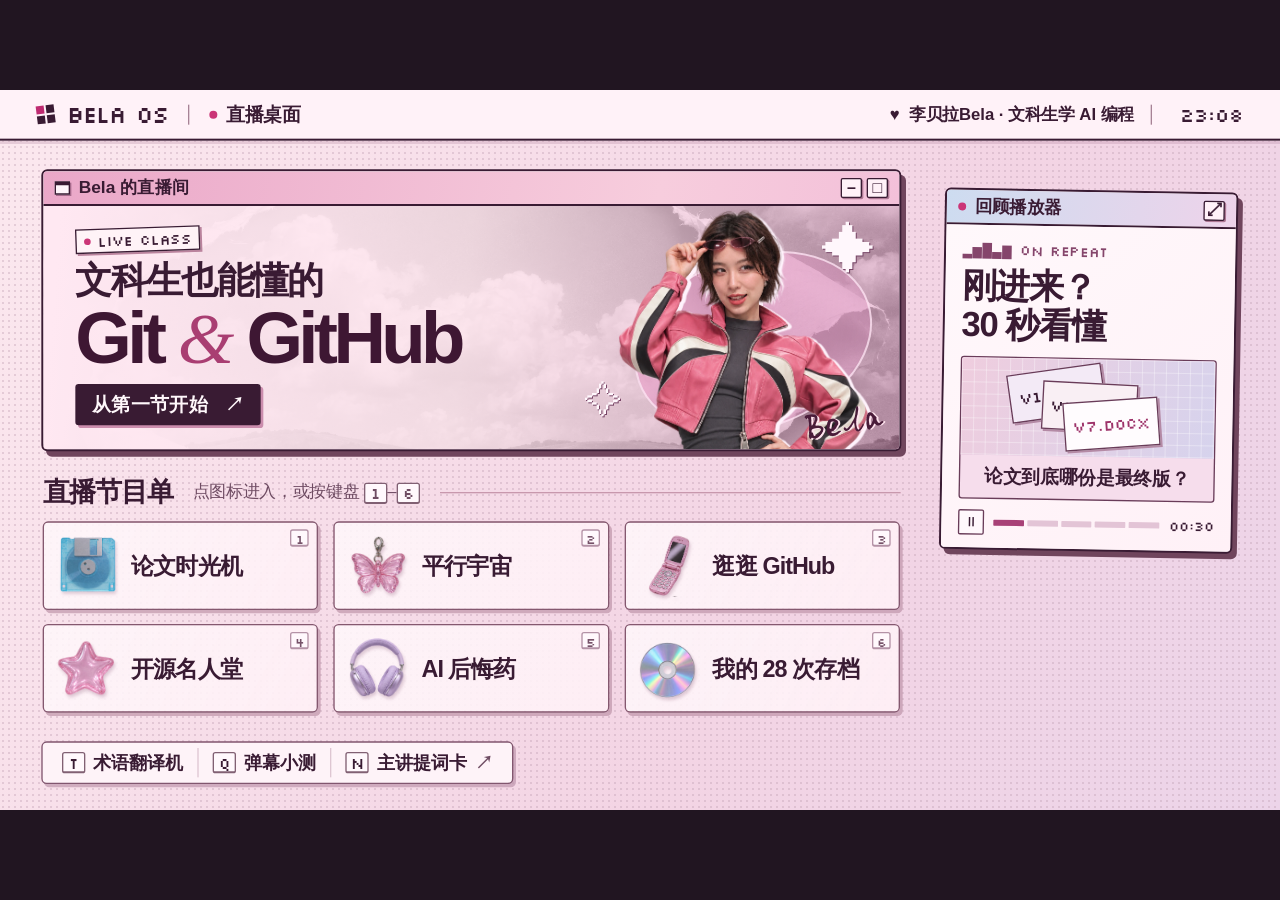
==== index.html @ a740bf10 "feat: 做出能离线开播的六节互动课和第二屏提词卡" ====
<!doctype html>
<html lang="zh-CN">
<head>
  <meta charset="utf-8">
  <meta name="viewport" content="width=device-width,initial-scale=1">
  <meta name="theme-color" content="#f7dbe8">
  <title>Bela OS · 文科生也能懂的 Git &amp; GitHub</title>
  <link rel="icon" href="assets/y2k/heart.png">
  <link rel="stylesheet" href="css/os.css">
  <link rel="stylesheet" href="css/workshop.css">
  <link rel="stylesheet" href="css/gallery.css">
</head>
<body>
<main id="stage" aria-label="Bela OS 直播桌面">
  <header class="taskbar">
    <button id="brand" class="os-brand flex items-center" title="回到直播桌面（0）"><span class="pixel-logo" aria-hidden="true"><i></i><i></i><i></i><i></i></span>Bela OS</button>
    <span class="bar-divider" aria-hidden="true"></span><span class="on-air"><i></i><span id="air-title">直播桌面</span></span>
    <div class="task-right flex items-center"><span class="creator">♥ &nbsp;李贝拉Bela · 文科生学 AI 编程</span><span class="bar-divider"></span><time id="clock"></time></div>
  </header>
  <section id="home" aria-label="直播节目单">
    <article class="hero os-window">
      <div class="chrome"><span class="window-name"><i class="mini-window"></i> Bela 的直播间</span><span class="chrome-glyphs" aria-hidden="true"><i>–</i><i>□</i></span></div>
      <div class="hero-face relative">
        <div class="hero-art" aria-hidden="true"><div class="photo-disc"></div><img src="assets/y2k/bela-racer.webp" alt=""><span class="twinkle big">✦</span><span class="twinkle small">✧</span><span class="autograph">Bela</span></div>
        <div class="hero-copy"><div class="live-label"><b></b> LIVE CLASS</div><h1>文科生也能懂的<strong>Git <em>&amp;</em> GitHub</strong></h1>
          <button class="hero-enter" data-program="1">从第一节开始 <span aria-hidden="true">↗</span></button></div>
      </div>
    </article>
    <div class="program-head"><h2>直播节目单</h2><span>点图标进入，或按键盘 <kbd>1</kbd>–<kbd>6</kbd></span></div>
    <nav id="programs" aria-label="六个独立节目"></nav>
  </section>
  <section id="lesson" class="os-window" aria-labelledby="lesson-title" hidden>
    <div class="chrome"><span class="window-name"><i class="mini-window"></i><span id="lesson-file"></span></span><button class="chrome-close" id="close-lesson" title="回到桌面（Esc）" aria-label="关闭节目，回到桌面">×</button></div>
    <div class="lesson-heading"><h1 id="lesson-title"></h1><p><b>刚进来的朋友</b><span id="lesson-intro"></span></p></div>
    <div id="lesson-body"></div>
    <nav class="stepnav" aria-label="节目步骤"><span id="step-pos"></span><span id="step-name"></span><div><button id="previous">← 上一步</button><button id="next">下一步 →</button></div></nav>
  </section>
  <aside class="recap os-window" id="recap">
    <div class="chrome"><span class="window-name"><span class="blink-dot"></span> 回顾播放器</span><button id="loop-expand" class="chrome-close" aria-label="放大回顾播放器（L）" title="放大播放 L">⤢</button></div>
    <div class="recap-inside"><div class="recap-kicker"><span class="radiowaves" aria-hidden="true">▂▅▇▃▆</span> ON REPEAT</div><h2>刚进来？<br>30 秒看懂</h2>
      <div id="mini-frame" class="loop-frame"></div>
      <div class="playback"><button id="loop-pause" aria-label="暂停循环"></button><div id="mini-bars" class="play-bars"></div><span class="runtime">00:30</span></div>
    </div>
  </aside>
  <nav id="utilities" aria-label="直播工具">
    <button data-tool="glossary"><kbd>T</kbd>术语翻译机</button>
    <button data-tool="quiz"><kbd>Q</kbd>弹幕小测</button>
    <button data-tool="notes"><kbd>N</kbd>主讲提词卡<span class="out-arrow" aria-hidden="true">↗</span></button>
  </nav>
  <section id="overlay" role="dialog" aria-modal="true" aria-labelledby="modal-title" hidden>
    <div id="modal" class="os-window"><div class="chrome"><span class="window-name"><i class="mini-window"></i> Bela OS</span><button class="chrome-close" id="modal-close" aria-label="关闭浮窗">×</button></div><div id="modal-body"></div></div>
  </section>
</main>
<noscript><article class="fallback"><h1>文科生也能懂的 Git &amp; GitHub</h1><p>Git 把你主动提交的修改留在电脑上。GitHub 能托管这些记录，让别人一起改作品。</p><p>六节节目依次是论文时光机、分支、GitHub 协作、开源故事、AI 改坏后的恢复，以及个人网站的 28 次存档。打开 JavaScript 即可参与演示。</p></article></noscript>
<script src="data/commits.js"></script><script src="data/facts.js"></script><script src="data/glossary.js"></script>
<script src="js/programs.js"></script><script src="js/lessons-workshop.js"></script><script src="js/lessons-gallery.js"></script><script src="js/app.js"></script>
</body></html>
---- css/os.css ----
@font-face{font-family:Silkscreen;src:url("../assets/fonts/silkscreen.woff2") format("woff2");font-display:swap}
:root{--ink:#391b33;--muted:#6f4c63;--paper:#fff8fb;--pink:#f5c6da;--accent:#be2b71;--mint:#c4eadb;--line:#693c59;--pixel:Silkscreen,ui-monospace,monospace;font-family:"PingFang SC","Microsoft YaHei","Hiragino Sans GB",Arial,sans-serif;color:var(--ink)}
*{box-sizing:border-box}body{margin:0;overflow:hidden;background:#211521}button,input,textarea{font:inherit;color:inherit}button{cursor:pointer}button:focus-visible,a:focus-visible,input:focus-visible,textarea:focus-visible{outline:5px solid #326896;outline-offset:4px}button:disabled{cursor:default}button:active:not(:disabled){transform:translateY(2px)}[hidden]{display:none!important}h1,h2,p{margin:0}button{line-height:1.2}
#stage{position:absolute;left:50%;top:50%;width:1920px;height:1080px;transform:translate(-50%,-50%) scale(var(--zoom,1));overflow:hidden;background-color:#f6ddea;background-image:radial-gradient(#bd9cb066 1px,transparent 1.6px),linear-gradient(120deg,#fbe7ee 5%,#f3d4e4 63%,#ecd4e9 100%);background-size:9px 9px,100% 100%}
.taskbar{height:76px;display:flex;align-items:center;gap:30px;padding:0 55px;background:#fff2f8;border-bottom:3px solid var(--ink);box-shadow:0 5px 0 #a9789340;font-size:28px;position:relative}
.os-brand{border:0;background:none;display:flex;align-items:center;gap:18px;font:35px var(--pixel);color:var(--ink);padding:3px 0;letter-spacing:-2px}.pixel-logo{display:grid;grid-template-columns:repeat(2,12px);gap:3px;transform:rotate(-7deg)}.pixel-logo i{height:12px;background:var(--ink)}.pixel-logo i:first-child{background:var(--accent)}
.bar-divider{height:30px;width:2px;background:#a78396}.on-air{display:flex;align-items:center;gap:13px;font-weight:650}.on-air i,.live-label b,.blink-dot{width:12px;height:12px;border-radius:50%;background:#cb3577}.task-right{margin-left:auto;display:flex;align-items:center;gap:25px}.creator{font-size:25px;font-weight:650}.task-right time{font:28px var(--pixel);min-width:112px;text-align:right}
.os-window{border:3px solid var(--ink);border-radius:9px;background:var(--paper);box-shadow:7px 8px 0 #70455d;overflow:hidden}
.chrome{height:52px;background:linear-gradient(100deg,#eaa7c8,#f7cddd 72%,#f3c0d9);border-bottom:3px solid var(--ink);display:flex;align-items:center;justify-content:space-between;padding:0 17px;color:var(--ink);font-weight:700;font-size:26px}
.window-name{display:flex;align-items:center;gap:13px}.mini-window{display:inline-block;width:23px;height:20px;border:2px solid var(--ink);border-top-width:6px;background:#fff6fb;box-shadow:2px 2px #a66a8b}
.chrome-glyphs{display:flex;gap:7px}.chrome-glyphs i,.chrome-close{font:700 24px/1 Arial,sans-serif;display:grid;place-items:center;width:32px;height:30px;background:#fff1f8;border:2px solid var(--ink);border-radius:3px;color:var(--ink);box-shadow:2px 2px #ae7894;padding:0}
.hero{position:absolute;left:62px;top:119px;width:1290px;height:423px}
.hero-face{position:relative;height:calc(100% - 52px);isolation:isolate;overflow:hidden;background:#eab9d2}.hero-face:before{content:"";position:absolute;inset:0;background:linear-gradient(95deg,#ffe8f2 2%,#ffe4edd9 49%,#e68ebf70 100%),url("../assets/y2k/paper-sky.webp") center 52%/cover;z-index:-2}
.hero-art{position:absolute;right:2px;bottom:0;width:510px;height:100%;z-index:-1}.hero-art img{position:absolute;width:376px;height:490px;object-fit:cover;object-position:top;right:44px;top:5px;filter:drop-shadow(6px 2px 0px #fff3fc)}.photo-disc{position:absolute;width:366px;height:260px;border:3px solid #ffeaf7b8;border-radius:50%;background:linear-gradient(115deg,#ed9eca9c,#d38bb868);right:34px;bottom:31px;transform:rotate(-19deg)}.twinkle{position:absolute;color:#fff7fc;text-shadow:2px 2px #774566}.twinkle.big{font-size:81px;right:33px;top:20px}.twinkle.small{font-size:56px;left:40px;bottom:40px}
.hero-copy{padding:32px 48px;position:relative;width:max-content}.live-label{display:inline-flex;align-items:center;gap:11px;border:2px solid var(--ink);box-shadow:3px 3px #ba839d;background:#fff3f7;padding:3px 11px;font:21px var(--pixel);transform:rotate(-2deg)}.live-label b{width:10px;height:10px}.hero-copy h1{margin:13px 0 14px;font-size:55px;line-height:1.12;letter-spacing:-2px}.hero-copy strong{display:block;font:900 109px/.99 Arial,"Helvetica Neue",sans-serif;letter-spacing:-7px;color:#3e1733}.hero-copy em{font-family:Georgia,serif;font-weight:400;color:#a93e72;letter-spacing:-5px}.hero-enter{display:flex;align-items:center;gap:25px;background:var(--ink);color:#fff8fb;font-size:29px;font-weight:700;padding:12px 23px;border:2px solid var(--ink);box-shadow:4px 4px #cb8dad;border-radius:5px}.hero-enter span{font-family:Arial,sans-serif}.hero-enter:hover{background:#672348}
.program-head{position:absolute;left:64px;top:576px;width:1287px;display:flex;align-items:center;gap:30px}.program-head:after{content:"";height:2px;flex:1;background:#c898ad}.program-head h2{font-size:41px;letter-spacing:-2px}.program-head span{font-size:25px;color:var(--muted)}kbd{font:22px var(--pixel);border:2px solid #816073;border-bottom-width:3px;border-radius:4px;display:inline-grid;place-items:center;min-width:35px;height:32px;background:#fff8fc;vertical-align:middle}
#programs{position:absolute;left:64px;top:647px;width:1286px;display:grid;grid-template-columns:repeat(3,1fr);gap:21px 23px}
.program-launch{position:relative;display:flex;align-items:center;gap:18px;text-align:left;background:linear-gradient(118deg,#fff8fbd9,#fff0f6e8);border:2px solid #84586f;border-radius:8px;box-shadow:4px 5px 0 #b78ba19c;height:133px;padding:12px 16px}
.program-launch:hover,.program-launch:focus-visible{background:#fffaff;box-shadow:5px 6px 0 #aa708f}.program-launch img{width:96px;height:93px;object-fit:contain;filter:drop-shadow(2px 4px 2px #6c345538);transition:transform .2s}.program-launch:hover img{transform:rotate(-6deg) translateY(-3px)}.prog-name{font-size:35px;font-weight:750;letter-spacing:-1.5px}.program-launch kbd{position:absolute;top:10px;right:12px;font-size:19px;min-width:28px;height:26px;color:#765269;border-color:#b492a6}
.recap{position:absolute;left:1413px;top:150px;width:440px;transform:rotate(1deg)}.recap .chrome{background:linear-gradient(100deg,#cddcf0,#eed3ea)}.recap-inside{padding:23px 25px 19px;background:linear-gradient(138deg,#fff8fb,#fff1f7)}.recap-kicker{display:flex;gap:12px;align-items:center;color:#85456b;font:21px var(--pixel)}.radiowaves{font:23px monospace;letter-spacing:1px}.recap h2{font-size:52px;line-height:1.12;letter-spacing:-2px;margin:12px 0 19px}.loop-frame{border:2px solid var(--line);border-radius:5px;overflow:hidden;background:#f6ddec}.loop-visual{position:relative;display:grid;place-items:center;height:146px;background-color:#ebcbe5;background-image:linear-gradient(#fff5 1px,transparent 1px),linear-gradient(90deg,#fff5 1px,transparent 1px),linear-gradient(110deg,#efcdde,#d6d3ed);background-size:18px 18px,18px 18px,100% 100%;overflow:hidden}
.loop-visual img{height:104px;max-width:45%;object-fit:contain;filter:drop-shadow(3px 4px 1px #8a658a66);animation:floaty 3.2s ease-in-out infinite}.loop-visual .sheet{position:absolute;width:143px;height:73px;border:2px solid var(--line);background:#fffcfe;box-shadow:3px 3px 0 #b48aa5;display:grid;place-items:center;font:23px var(--pixel)}.sheet.a{transform:translate(-48px,-22px) rotate(-9deg);background:#f3eaf6}.sheet.b{transform:translate(2px,-2px) rotate(2deg);background:#f9eff4}.sheet.c{transform:translate(35px,23px) rotate(-5deg);color:#9d3269;animation:sheet-in .4s ease-out}.loop-caption{padding:13px 8px;min-height:64px;display:flex;align-items:center;justify-content:center;text-align:center;font-weight:700;font-size:28px}.playback{display:flex;align-items:center;gap:14px;margin-top:16px}.playback button{width:39px;height:38px;background:#fff8fc;border:2px solid var(--line);border-radius:3px;font:bold 18px Arial}.play-bars{display:flex;gap:5px;flex:1}.play-bars i{height:9px;border-radius:1px;background:#e3c4d6;flex:1}.play-bars i.mark{background:#a84177}.runtime{font:20px var(--pixel)}.loop-frame.fresh{animation:screen-in .24s ease-out}
#utilities{position:absolute;left:62px;bottom:39px;display:flex;gap:0;align-items:center;padding:8px;background:#fef3f8;border:2px solid #81566f;box-shadow:4px 5px 0 #b88da59c;border-radius:8px}#utilities button{display:flex;align-items:center;gap:12px;padding:6px 21px;border:0;border-right:2px solid #dec6d2;background:none;font-weight:640;font-size:27px}#utilities button:last-child{border:0}#utilities button:hover{background:#f4d6e5}.out-arrow{color:var(--muted);font-family:Arial}
#lesson{position:absolute;left:62px;top:110px;width:1290px;height:841px;display:grid;grid-template-rows:52px auto minmax(0,1fr) 70px;background:var(--paper)}.lesson-heading{padding:17px 27px 15px;border-bottom:2px solid #e6d3dd}.lesson-heading h1{font-size:56px;line-height:1.2;letter-spacing:-2px}.lesson-heading p{margin:10px 0 0;display:flex;align-items:center;gap:14px;font-size:28px}.lesson-heading b{font-size:24px;white-space:nowrap;background:#f3d4e4;padding:4px 11px;border-radius:2px}.stepnav{border-top:2px solid var(--line);background:#f7e8f1;display:flex;align-items:center;gap:15px;padding:0 23px;font-size:27px}.stepnav div{margin-left:auto;display:flex;gap:11px}.stepnav button,.tool-button,.quiz-option{background:#fffafd;border:2px solid var(--line);border-radius:4px;padding:7px 16px;font-weight:650;box-shadow:2px 2px #bc94aa}.stepnav button:last-child,.tool-button{background:#4c2341;color:#fff}.stepnav button:disabled{opacity:.46}#step-pos{font:22px var(--pixel);color:#8c426a}#lesson-body{min-height:0;margin:12px 22px;position:relative}#lesson.reveal,#home.reveal{animation:screen-in .21s ease-out}
#overlay{position:absolute;inset:76px 0 0;background:#3d203948;z-index:5;display:flex;align-items:flex-start;padding:65px 0 0 90px}#modal{width:1225px;max-height:850px;display:flex;flex-direction:column}#modal>.chrome{flex:none}#modal-body{padding:33px 44px 38px;min-height:350px;overflow:auto}#modal h2{font-size:58px;line-height:1.2;margin:0 0 22px;letter-spacing:-2px}.tool-label{font:22px var(--pixel);color:#945477;margin:0 0 13px}.searchbox{display:flex;align-items:center;gap:15px}.searchbox input{width:100%;font-size:31px;border:3px solid var(--line);border-radius:4px;background:white;padding:13px 16px}.word-list{display:grid;grid-template-columns:1fr 1fr;gap:15px;margin:21px 0 0;max-height:445px;overflow:auto;padding:4px 9px 4px 2px}.word{padding:16px 19px;border:2px solid #b991a9;border-radius:5px;background:#fff2f7}.word h3{font-size:32px;margin:0 0 5px;color:#892d60}.word p,.empty-word{font-size:28px;line-height:1.45}.quiz-question{font-size:36px;line-height:1.5;font-weight:700}.quiz-options{display:grid;grid-template-columns:1fr 1fr;gap:18px;margin:28px 0}.quiz-option{font-size:30px;text-align:left;padding:18px}.quiz-option strong{font-family:var(--pixel);color:var(--accent);margin-right:12px}.quiz-option.chosen{background:#f2d5e6}.quiz-feedback{font-size:30px;line-height:1.5;min-height:90px}.quiz-feedback b{color:#80365c}.tool-button{font-size:28px;margin-top:17px}.large-loop .loop-visual{height:300px}.large-loop .loop-visual img{height:212px}.large-loop .loop-visual .sheet{width:260px;height:142px;font-size:42px}.large-loop .loop-caption{font-size:45px}.large-loop .playback{max-width:650px}.fallback{position:fixed;inset:0;padding:6vw;background:#fff0f5;color:var(--ink);z-index:9;font-size:30px}
@keyframes floaty{50%{transform:translateY(-6px) rotate(-3deg)}}@keyframes sheet-in{from{opacity:0;transform:translate(42px,36px) rotate(3deg)}}@keyframes screen-in{from{opacity:.35;transform:translateY(9px)}to{opacity:1;transform:translateY(0)}}@media(prefers-reduced-motion:reduce){*,*::before,*::after{animation:none!important;transition:none!important;scroll-behavior:auto!important}}
@font-face{font-family:BelaHand;src:url("../assets/fonts/lidali-hand.woff2") format("woff2");font-display:swap}
.autograph{position:absolute;right:20px;bottom:14px;transform:rotate(-10deg);font:52px/1 BelaHand,cursive;color:#491c39;text-shadow:2px 1px #ffe4ee}
.loop-artboard{position:relative;width:350px;height:144px;display:flex;align-items:center;justify-content:center;gap:17px}
.version-line{display:flex;align-items:center;position:relative;gap:30px}.version-line:before{content:"";position:absolute;left:15px;right:15px;height:4px;background:var(--line)}
.version-line b,.save-chip,.rewind-chip,.laptop,.tiny-cloud,.change-slip,.accept-change{position:relative;border:2px solid var(--line);background:#fff9fc;border-radius:5px;padding:8px;box-shadow:3px 4px 0 #af879f;font:23px var(--pixel)}
.version-line b{border-radius:50%;padding:8px 6px}.scene-save .version-line b:last-child,.scene-back .version-line b:nth-child(2){background:#ecabca}
.scene-back .version-line b:last-child{background:#e1dfe8;color:#735867}.save-chip,.rewind-chip{position:absolute;left:202px;top:13px;padding:2px 9px;font:700 20px/1.3 sans-serif;background:#d8efde;transform:rotate(5deg);animation:stamp .55s ease-out both}.rewind-chip{left:95px;top:15px;transform:rotate(-6deg);background:#fbf0a8}.laptop,.tiny-cloud,.change-slip,.accept-change{font:700 24px/1.2 sans-serif}
.laptop{background:#e2d9ed;border-bottom:8px solid #987fa1}.tiny-cloud{background:#e3edfb;border-radius:25px;font-family:Arial,sans-serif}.accept-change{background:#c7ecd8}.change-slip{background:#fff9ed;transform:rotate(-5deg)}.push-arrow{font:39px Arial;color:#9e3e75;animation:transmit 1.6s ease-in-out infinite}
#overlay.takeover{inset:0;padding:0;background:radial-gradient(#bb8ea966 1.4px,transparent 1.5px) 0 0/10px 10px,#f5d9e8}
.takeover #modal{border:0;box-shadow:none;border-radius:0;width:100%;height:100%;max-height:none;background:transparent}
.takeover #modal>.chrome{height:76px;padding:0 56px;font-size:31px}.takeover #modal-body{margin:40px 0 0 78px;padding:0;width:1320px;overflow:visible}
.takeover #modal h2{font-size:77px;margin:0 0 21px}.takeover .loop-frame{border:3px solid var(--ink);box-shadow:7px 8px #80536c}
.takeover .loop-visual{height:435px}.takeover .loop-artboard{transform:scale(2.65)}.takeover .loop-visual .sheet{width:143px;height:73px;font-size:23px}
.takeover .loop-caption{font-size:53px;padding:17px 10px;background:#fff4f9}.takeover .playback{margin-top:25px}
.word-pager{display:flex;align-items:center;justify-content:flex-end;gap:16px;margin-top:18px;font:23px var(--pixel)}.word-pager button{border:2px solid var(--line);background:#fff5fa;padding:5px 12px;border-radius:3px;font:26px sans-serif}.word-pager button:disabled{opacity:.4}
@keyframes stamp{from{opacity:0;transform:translateY(-6px) scale(1.13)}}@keyframes transmit{50%{transform:translateX(6px)}}
---- css/workshop.css ----
/* The lesson viewport sizes with the 1920 × 1080 desktop. */
.ws-screen {
  --ws-ink: #3b2034;
  --ws-edge: #765168;
  --ws-plum: #54203e;
  --ws-paper: #fffaf6;
  --ws-pink: #fcc9df;
  --ws-blue: #c8ddf1;
  --ws-mint: #c2ebd9;
  box-sizing: border-box;
  position: relative;
  isolation: isolate;
  width: 100%;
  height: 100%;
  min-height: 0;
  overflow: hidden;
  color: var(--ws-ink);
  font: 500 28px/1.36 "PingFang SC", "Microsoft YaHei", system-ui, sans-serif;
  border: 2px solid #a98597;
  border-radius: 12px;
  background: var(--ws-paper);
}
.ws-screen *, .ws-screen *::before, .ws-screen *::after { box-sizing: border-box; }
.ws-screen h2, .ws-screen h3, .ws-screen p, .ws-screen blockquote { margin: 0; }
.ws-screen h2, .ws-quote blockquote {
  font-size: 58px;
  font-weight: 830;
  line-height: 1.14;
  letter-spacing: -.055em;
}
.ws-screen button, .ws-screen textarea { font-family: inherit; }
.ws-screen button { cursor: pointer; }
.ws-screen button:focus-visible, .ws-screen textarea:focus-visible, .ws-diff:focus-visible {
  outline: 4px solid #623071;
  outline-offset: 3px;
}
.ws-screen .ws-button {
  display: inline-flex;
  align-items: center;
  justify-content: center;
  max-width: 100%;
  padding: 9px 21px 11px;
  border: 2px solid var(--ws-plum);
  border-radius: 9px;
  color: white;
  background: var(--ws-plum);
  font-size: 28px;
  font-weight: 650;
  line-height: 1.23;
  box-shadow: 2px 3px 0 #c49fad;
}
.ws-screen .ws-button:hover { background: #713055; }
.ws-screen .ws-button.ws-secondary { background: #fff8fb; color: var(--ws-plum); }
.ws-screen .ws-button.ws-secondary:hover { background: var(--ws-pink); }
.ws-screen .ws-button:disabled { color: #725d68; background: #e9dde2; box-shadow: none; cursor: default; }
.ws-object { display: block; height: auto; max-width: 100%; object-fit: contain; pointer-events: none; user-select: none; }
.ws-split, .ws-branch, .ws-ai, .ws-editor { display: grid; align-items: stretch; }
.ws-split { grid-template-columns: 0.94fr 1.06fr; }
.ws-copy {
  display: flex; flex-direction: column; justify-content: center; align-items: flex-start;
  gap: 30px; padding: 32px 10px 32px 36px;
}
.ws-copy p { line-height: 1.6; }
.ws-file-pile, .ws-saves-art, .ws-keepsake {
  position: relative; display: grid; place-content: center; justify-items: center;
  min-height: 0; margin: 14px; border: 2px solid #b4a3b0; border-radius: 7px;
  background-color: #e2e8f3;
  background-image: linear-gradient(90deg,#bac4d549 1px,transparent 1px),linear-gradient(#bac4d549 1px,transparent 1px);
  background-size: 23px 23px;
}
.ws-pile-tab { position: absolute; top: 8%; left: 7%; font-size: 28px; font-weight: 700; color: #4f4051; }
.ws-file {
  position: absolute;
  left: 11%; right: 11%; top: 40%;
  display: flex; align-items: center; gap: 15px; padding: 21px 20px;
  border: 2px solid #735f71; border-radius: 3px;
  color: #493446; background: #fffaf1; box-shadow: 4px 5px 0 #88667c38;
  font-size: 28px; line-height: 1.22;
}
.ws-file i { position: relative; display: block; flex: 0 0 24px; height: 33px; border: 2px solid currentColor; border-radius: 2px; }
.ws-file i::after { content: ''; position: absolute; inset: 9px 4px auto; height: 9px; border-block: 2px solid currentColor; }
.ws-file-back { transform: translate(-4%, -65%) rotate(-7deg); background: #fff6e9; }
.ws-file-mid { transform: translate(3%,-12%) rotate(4deg); background: #ffeaf0; }
.ws-file-front { top: 53%; transform: rotate(-2deg); }
.ws-file-front b { color: #8a2557; }
.ws-saves-art .ws-object, .ws-keepsake .ws-object { max-height: 59%; width: 56%; height: 200px; margin: auto; object-fit: contain; }
.ws-saves-art, .ws-keepsake { display: flex; flex-direction: column; align-items: center; justify-content: center; gap: 8px; padding: 20px; }
.ws-saves-art .ws-object, .ws-keepsake .ws-object { margin: 0; }
.ws-preview-rail { display: flex; gap: 0; align-items: center; justify-content: center; margin-bottom: 10px; }
.ws-preview-rail span { position: relative; padding: 6px 14px; border: 2px solid var(--ws-edge); border-radius: 20px; background: #fff8fa; font-weight: 700; white-space: nowrap; }
.ws-preview-rail span + span { margin-left: 15px; }
.ws-preview-rail span + span::before { content: ''; position: absolute; width: 16px; border-top: 3px solid var(--ws-edge); right: 100%; top: 50%; }
.ws-keepsake { background-color: #f5dcdf; }
.ws-memory-label { transform: rotate(-3deg); padding: 6px 25px; color: #352a39; background: #f8f19e; font-weight: 700; box-shadow: 1px 3px 0 #7e5b6e47; }

.ws-editor { grid-template-columns: 1.08fr 0.92fr; gap: 20px; padding: 20px; background: #f4e4eb; }
.ws-paper, .ws-history { min-width: 0; min-height: 0; }
.ws-paper {
  display: flex; flex-direction: column; padding: 18px 24px;
  background: #fffdf5; border: 2px solid #a9979c; box-shadow: 3px 3px 0 #c7abb7;
}
.ws-paper-head, .ws-history-head { display: flex; align-items: baseline; justify-content: space-between; gap: 10px; }
.ws-paper-head { padding-bottom: 8px; border-bottom: 2px solid #bca8af; }
.ws-paper-head label, .ws-history-head strong, .ws-compare b { font-size: 30px; font-weight: 780; }
.ws-paper-head span, .ws-history-head span { color: #6a5160; font-size: 28px; }
.ws-paper textarea {
  width: 100%; flex: 1; min-height: 60px; padding: 14px 0; border: none; border-radius: 0;
  resize: none; background: transparent; color: var(--ws-ink); font-size: 29px; line-height: 1.5;
}
.ws-paper-actions { display: flex; gap: 12px; justify-content: flex-end; align-items: center; padding-top: 10px; }
.ws-history { display: flex; flex-direction: column; justify-content: center; gap: 15px; }
.ws-timeline { display: flex; align-items: center; padding: 7px 5px; overflow-x: auto; }
.ws-timeline button {
  position: relative; flex: 0 0 auto; font: 700 28px/1.1 ui-monospace,monospace;
  border: 2px solid var(--ws-edge); border-radius: 20px; padding: 7px 16px;
  color: var(--ws-ink); background: white;
}
.ws-timeline button + button { margin-left: 16px; }
.ws-timeline button + button::before { content: ''; position: absolute; width: 17px; right: 100%; top: 50%; border-top: 3px solid var(--ws-edge); }
.ws-timeline button[aria-pressed="true"] { background: var(--ws-mint); }
.ws-compare { overflow: auto; min-height: 72px; max-height: 65%; padding: 12px 15px; border: 2px dashed #a78194; border-radius: 6px; background: #fffaf7; }
.ws-diff { margin-top: 5px; white-space: pre-wrap; overflow-wrap: anywhere; }
.ws-diff del { background: #f7c1c7; color: #742644; text-decoration-thickness: 2px; }
.ws-diff ins { background: #c4eed9; color: #1e563c; text-decoration: underline 2px; text-underline-offset: 4px; }

.ws-conversation { display: grid; grid-template-columns: 1.8fr .65fr; gap: 20px; padding: 22px 28px; background: #f6e9f0; }
.ws-talk-stack, .ws-chat-action { display: flex; flex-direction: column; justify-content: center; gap: 14px; min-height: 0; }
.ws-chat-action { align-items: center; }
.ws-chat-action .ws-object { max-height: 42%; height: 150px; }
.ws-message { display: flex; align-items: baseline; gap: 16px; }
.ws-message b { min-width: 2em; }
.ws-message p, .ws-ai-bubble {
  padding: 14px 17px; border: 2px solid #9f728b; border-radius: 15px 15px 15px 3px; background: #fffbf8;
  box-shadow: 2px 3px 0 #d6c0ca;
}
.ws-reply { padding-left: 28px; }
.ws-reply p { background: #dff0eb; border-color: #80a496; }
.ws-branch { grid-template-columns: .92fr 1.08fr; }
.ws-branch-figure {
  display: flex; flex-direction: column; justify-content: center; padding: 26px;
  background-color: #e5f1ee; background-image: radial-gradient(#9fbab9 1.5px,transparent 1.5px);
  background-size: 22px 22px; border-right: 2px solid #c3abab;
}
.ws-track-label { display: flex; gap: 14px; align-items: center; }
.ws-track-label b { padding: 2px 13px; border-radius: 20px; background: #d5f3e1; border: 2px solid #567768; }
.ws-bold-label b { background: #ffdaea; border-color: #9f6180; }
.ws-track-label span { color: #513c48; }
.ws-branch-figure svg { width: 100%; max-height: 160px; }
.ws-branch-figure path { fill: none; stroke-width: 6; stroke-linecap: round; }
.ws-path-main { stroke: #547d69; }
.ws-path-bold { stroke: #bb5886; }
.ws-node { stroke: #3d5448; stroke-width: 3; fill: #cdedcf; }
.ws-node.is-bold { fill: #ffa8cd; stroke: #854163; }
.ws-vote { display: flex; flex-direction: column; justify-content: center; align-items: flex-start; gap: 21px; padding: 24px; }
.ws-vote strong { font-size: 36px; line-height: 1.2; }
.ws-vote p { line-height: 1.5; }
.ws-vote > div { display: flex; flex-wrap: wrap; gap: 8px; }
.ws-vote .ws-secondary { padding-inline: 13px; }

.ws-ai { grid-template-columns: 1fr 1fr; gap: 24px; align-items: center; padding: 26px; background: #f7e8ee; }
.ws-assistant { display: flex; flex-direction: column; align-items: flex-start; justify-content: center; gap: 19px; min-width: 0; }
.ws-assistant-label, .ws-site-bar { color: #5c3d50; font-weight: 700; }
.ws-ai-bubble b { font-weight: 800; }
.ws-ai-bubble p { margin-top: 4px; }
.ws-site { position: relative; border: 2px solid #856376; border-radius: 10px; height: 92%; min-height: 190px; max-height: 355px; overflow: hidden; background: #fffbf5; box-shadow: 4px 5px 0 #d0b9c6; }
.ws-site-bar { display: flex; align-items: center; gap: 15px; padding: 5px 14px; border-bottom: 2px solid #9c7e90; background: #f0d5e2; }
.ws-leds { color: #a45b7e; font-size: 17px; }
.ws-site-body { display: flex; flex-direction: column; align-items: center; justify-content: center; gap: 6px; height: calc(100% - 51px); padding: 6px 0 21px; }
.ws-site-body .ws-object { width: 78px; height: 26%; object-fit: contain; }
.ws-site-body strong { font-size: 38px; line-height: 1.15; }
.ws-preview-button { padding: 4px 20px; background: #d3e6f3; border-radius: 6px; border: 2px solid #8c7488; }
.ws-preview-button.is-rose { background: #ffc8df; }
.ws-site-status { position: absolute; bottom: 0; left: 0; right: 0; text-align: center; background: #d8ecde; font-size: 28px; line-height: 1.2; color: #275343; }
.ws-site.is-broken .ws-preview-button { transform: translateX(193px) rotate(19deg); }
.ws-site.is-broken .ws-site-body strong { transform: translateX(-37px) rotate(-13deg); }
.ws-site.is-broken .ws-site-status { background: #fbd6d8; color: #8a2847; }
.ws-remedies { display: flex; flex-direction: column; justify-content: center; gap: 18px; padding: 24px; background: #fff8f5; }
.ws-remedy-options { display: flex; gap: 14px; }
.ws-remedy-options button { padding: 8px 20px; font-size: 28px; border: 2px solid #9e7a8e; color: var(--ws-ink); background: white; border-radius: 25px; }
.ws-remedy-options button[aria-pressed=true] { background: var(--ws-plum); color: white; }
.ws-remedy-detail { display: flex; align-items: center; gap: 25px; padding: 16px 25px; border: 2px solid #a6a78a; background: #f7f0c6; border-radius: 8px; }
.ws-remedy-detail .ws-object { max-height: 115px; max-width: 15%; }
.ws-remedy-detail h3 { margin: 2px 0 5px; font-size: 40px; }
.ws-quote { display: flex; gap: 20px; align-items: center; justify-content: space-between; padding: 30px 40px; background: #f7ecd3; }
.ws-quote blockquote { padding-left: 22px; border-left: 7px solid #a65077; font-family: "Songti SC","STSong",serif; }
.ws-quote p { margin-top: 18px; }
.ws-quote .ws-object { width: 20%; max-height: 70%; }
---- css/gallery.css ----
/* Local GitHub replica, open-source stories and Bela’s real commit archive. */
.gal {
  --gal-ink: #3d203d;
  --gal-edge: #875675;
  --gal-plum: #40253e;
  --gal-light: #fffafc;
  --gal-cloud: #e5edf9;
  --gal-pink: #f9c7de;
  --gal-mint: #bcdfcf;
  box-sizing: border-box; width: 100%; height: 100%; color: var(--gal-ink);
  font-family: "PingFang SC", "Microsoft YaHei", system-ui, sans-serif; font-size: 28px; line-height: 1.4;
}
.gal *, .gal *::before, .gal *::after { box-sizing: border-box; }
.gal h3, .gal p { margin: 0; color: inherit; }
.gal h3 { font: 750 54px/1.16 "PingFang SC", "Microsoft YaHei", system-ui, sans-serif; letter-spacing: -.045em; }
.gal p { font-size: 28px; line-height: 1.5; }
.gal button { min-width: 0; min-height: 0; font: inherit; line-height: 1.2; color: inherit; cursor: pointer; letter-spacing: normal; }
.gal button:focus-visible { outline: 4px solid #7d367e; outline-offset: 3px; z-index: 1; }
.gal .gal-art { display: block; object-fit: contain; pointer-events: none; user-select: none; }
.gal-kicker, .gal-mono, .gal-log-meta, .gal-commit > b, .gal-date-label, .gal code { font-family: ui-monospace, "SFMono-Regular", Menlo, monospace; }
.gal-kicker { font-size: 24px; font-weight: 700; letter-spacing: .025em; }
.gal button.gal-action { align-self: flex-start; min-height: 57px; padding: 10px 24px; border: 2px solid var(--gal-ink); border-radius: 9px; background: var(--gal-plum); color: white; font-size: 28px; font-weight: 650; box-shadow: 3px 3px 0 #c99bb4; }
.gal button.gal-action:hover { background: #613654; }
.gal-repo-layout { display: grid; grid-template-columns: minmax(0, 1.52fr) minmax(0, 1fr); gap: 24px; align-items: stretch; height: 100%; }
.gal-repo, .gal-flash, .gal-timeline-card, .gal-project-card, .gal-scale, .gal-guide-screen, .gal-history, .gal-log { border: 2px solid var(--gal-edge); border-radius: 16px; overflow: hidden; }
.gal-repo { background: var(--gal-light); align-self: stretch; }
.gal-repo-top { display: flex; align-items: center; gap: 16px; min-height: 62px; padding: 9px 22px; background: var(--gal-plum); color: #fff4fa; }
.gal-repo-top strong { letter-spacing: -.035em; font-size: 30px; }
.gal-repo-top > span { margin-left: auto; font-size: 20px; font-weight: 650; color: #edcfe2; }
.gal-code-mark { display: inline-grid; place-items: center; padding: 1px 7px; border: 1.5px solid #e8c3d7; border-radius: 6px; color: #fff; font: 700 22px/1.25 monospace; }
.gal-repo-name { display: grid; gap: 0; padding: 18px 22px 12px; }
.gal-repo-name span { color: #79596f; font-size: 22px; }
.gal-repo-name strong { font-size: 31px; line-height: 1.25; overflow-wrap: anywhere; }
.gal-repo-tools, .gal-repo-tabs { display: flex; flex-wrap: wrap; align-items: center; gap: 12px; padding: 4px 22px 15px; }
.gal-repo-tabs { border-top: 1px solid #dbc9d5; border-bottom: 1px solid #c7acc0; gap: 10px; padding-top: 12px; padding-bottom: 12px; background: #f3ebf2; }
.gal .gal-hot { padding: 5px 13px; border: 1.5px solid #ad8ba4; border-radius: 7px; background: #fffafc; box-shadow: 0 2px 0 #dbc6d3; font-size: 27px; font-weight: 600; }
.gal .gal-hot:hover, .gal .gal-hot.is-current { border-color: #67314e; background: #f8c6df; }
.gal-code-tab { padding: 3px 3px 3px 0; color: #654f62; font-size: 24px; }
.gal-file-box { margin: 18px 22px; border: 1.5px solid #b99dad; border-radius: 8px; overflow: hidden; }
.gal-file-head, .gal-file-row { display: flex; align-items: center; gap: 12px; min-height: 54px; padding: 6px 14px; }
.gal-file-head { justify-content: space-between; background: #f2e7f0; border-bottom: 1px solid #c9adbe; }
.gal-file-head > span { font: 600 23px monospace; }
.gal-doc-glyph { position: relative; width: 19px; height: 24px; background: white; border: 2px solid var(--gal-edge); border-radius: 3px; }
.gal-doc-glyph::after { position: absolute; content: ""; width: 9px; height: 2px; left: 3px; top: 7px; background: var(--gal-edge); box-shadow: 0 5px var(--gal-edge); }
.gal-flash { display: flex; position: relative; flex-direction: column; background: #fff5ce; }
.gal-card-art { display: grid; flex: 1; min-height: 90px; place-items: center; overflow: hidden; background-color: #eddcf1; background-image: radial-gradient(#b989b6 1.5px, transparent 1.7px); background-size: 12px 12px; border-bottom: 2px solid var(--gal-edge); }
.gal-card-art .gal-art { width: clamp(120px, 10vw, 198px); height: 160px; max-height: 100%; transform: rotate(-7deg); }
.gal-flash-contents { padding: 20px 25px 24px; }
.gal-flash h3 { font-size: 45px; margin: 6px 0 10px; }
.gal-timeline-card, .gal-project-card, .gal-scale { display: flex; flex-direction: column; height: 100%; min-height: 325px; }
.gal-timeline-card { background: var(--gal-light); }
.gal-timeline-head, .gal-poster-top { display: flex; justify-content: space-between; align-items: center; gap: 12px; padding: 14px 26px; border-bottom: 2px solid var(--gal-edge); font-weight: 700; }
.gal-timeline-head { background: var(--gal-cloud); }
.gal-timeline-head .gal-mono { font-size: 25px; }
.gal-event { flex: 1; display: grid; align-items: center; grid-template-columns: minmax(0,1fr) 220px; gap: 30px; padding: 14px 45px; }
.gal-event p { margin-top: 18px; }
.gal-event .gal-art { width: 200px; height: 190px; transform: rotate(8deg); }
.gal-milestones { position: relative; display: flex; align-items: stretch; padding: 13px 12px 25px; }
.gal-milestones::before { content: ""; position: absolute; left: 6%; right: 6%; top: 29px; height: 3px; background: #b595b1; }
.gal .gal-milestone { display: grid; justify-items: center; gap: 7px; flex: 1; border: 0; background: transparent; position: relative; padding: 6px 3px; font: 650 23px/1.3 ui-monospace, monospace; }
.gal-milestone i { display: block; width: 22px; height: 22px; border: 3px solid var(--gal-edge); background: #fff; border-radius: 100%; }
.gal-milestone:hover i, .gal-milestone.is-current i { background: #f277a9; border-color: var(--gal-ink); box-shadow: 0 0 0 4px #f7cada; }
.gal-project-card { position: relative; background: #f9dcea; }
.gal-poster-top { background: rgba(255,255,255,.38); }
.gal-date-label { font-weight: 500; font-size: 22px; }
.gal-project-grid { flex: 1; display: grid; align-items: center; grid-template-columns: 1.2fr 1fr; gap: 35px; padding: 23px 38px; }
.gal-project-grid h3 { margin-bottom: 7px; }
.gal-project-grid .gal-big-number { margin-top: 18px; }
.gal-big-number, .gal-scale-grid strong { font-family: ui-sans-serif, system-ui, sans-serif; font-weight: 800; font-variant-numeric: tabular-nums; font-size: 92px; line-height: 1.04; letter-spacing: -.07em; }
.gal-project-about { display: flex; flex-direction: column; align-items: flex-start; gap: 13px; border-left: 2px dashed #a57494; padding: 0 0 0 28px; }
.gal-project-about .gal-art { width: 110px; height: 105px; }
.gal-openclaw { background: #e1dff4; }
.gal-openclaw-hero { margin: auto 0; padding: 23px 40px; max-width: 78%; }
.gal-openclaw-hero .gal-big-number { font-size: 105px; }
.gal-openclaw-hero h3 { font-size: 40px; margin-top: 14px; }
.gal-openclaw > .gal-art { position: absolute; right: 28px; top: 28%; width: 180px; height: 160px; transform: rotate(-8deg); }
.gal-project-stats { display: flex; gap: 40px; padding: 15px 36px; background: #f3edf9; border-top: 2px solid var(--gal-edge); }
.gal-scale { background: #d2e9df; }
.gal-scale-grid { display: grid; grid-template-columns: 1fr 1fr; gap: 20px; margin: auto 0; padding: 22px 36px; }
.gal-scale-grid > div { display: grid; gap: 12px; }
.gal-scale-grid > div + div { border-left: 2px solid var(--gal-edge); padding-left: 34px; }
.gal-scale-grid strong { font-size: 76px; }
.gal-scale-grid small { font-size: .5em; vertical-align: top; }
.gal-scale > p { padding: 16px 34px; border-top: 2px solid var(--gal-edge); }
.gal-archive, .gal-guide { display: flex; flex-direction: column; height: 100%; gap: 17px; }
.gal-chapters, .gal-guide-nav { display: flex; gap: 8px; align-items: stretch; }
.gal .gal-chapter, .gal .gal-guide-tab { display: inline-flex; align-items: center; justify-content: center; gap: 10px; padding: 9px 17px; border: 2px solid #a7839b; border-radius: 10px; background: #fff9fc; font-size: 27px; font-weight: 650; white-space: nowrap; }
.gal .gal-chapter.is-current, .gal .gal-guide-tab.is-current { background: var(--gal-plum); color: #fff; border-color: var(--gal-plum); }
.gal-chapter:hover, .gal-guide-tab:hover { box-shadow: inset 0 0 0 1px #a77794; }
.gal-archive-grid { flex: 1; min-height: 0; display: grid; grid-template-columns: .82fr 1.2fr; gap: 18px; }
.gal-history { display: flex; flex-direction: column; background: #fcf5fa; }
.gal-history-title, .gal-log-meta { display: flex; justify-content: space-between; align-items: center; gap: 10px; min-height: 55px; padding: 8px 16px; border-bottom: 1.5px solid #c3a8ba; }
.gal-history-title { font-weight: 650; background: #eddce8; }
.gal-history-title b { font: 650 24px/1.2 ui-monospace, monospace; }
.gal-history-list { position: relative; min-height: 0; overflow-y: auto; padding: 8px 8px 13px; scrollbar-color: #aa7b9b #f5e7f0; }
.gal .gal-commit { position: relative; display: grid; grid-template-columns: 16px 1fr auto; gap: 10px; align-items: center; width: 100%; min-height: 58px; padding: 9px 9px; text-align: left; border: 1.5px solid transparent; border-radius: 8px; background: transparent; font-variant-numeric: tabular-nums; }
.gal-commit i { width: 13px; height: 13px; border: 2px solid var(--gal-edge); border-radius: 50%; background: #fff; }
.gal-commit::after { content: ""; position: absolute; left: 14.5px; top: calc(50% + 7px); width: 2px; height: calc(100% - 13px); background: #a4829b; }
.gal-commit:last-child::after { display: none; }
.gal-commit b { font-size: 24px; }
.gal-commit > span { font: 500 21px/1.3 ui-monospace, monospace; }
.gal .gal-commit.is-current, .gal .gal-commit:hover { border-color: #bd8bab; background: #f7d6e5; }
.gal-commit.is-current i { background: #b84377; border-color: var(--gal-ink); }
.gal-log { display: flex; flex-direction: column; background: #fff7df; }
.gal-log-meta { font-size: 22px; background: #f7e9c5; }
.gal-log-meta code { font-size: 21px; }
.gal-log h3 { font-size: 41px; line-height: 1.24; padding: 20px 23px 0; }
.gal p.gal-log-note { padding: 10px 23px 19px; }
.gal-log-diff { margin-top: auto; padding: 13px 23px 20px; border-top: 1.5px dashed #b59d84; }
.gal-diff-labels { display: flex; justify-content: space-between; gap: 10px; font-size: 24px; }
.gal-diff-labels span:first-child b { color: #286242; }
.gal-diff-labels span:last-child b { color: #a32b63; }
.gal-diff-track { height: 13px; margin-top: 8px; border: 1.5px solid #705065; border-radius: 5px; background: linear-gradient(90deg, #75b792 0 var(--gal-share), #dd86a3 var(--gal-share) 100%); }
.gal-diff-track[data-empty="true"] { background: #ddd3d7; }
.gal-guide-tab > b { display: grid; place-items: center; height: 29px; width: 29px; border: 1.5px solid; border-radius: 50%; font-size: 20px; }
.gal-guide-screen { display: flex; flex: 1; min-height: 0; flex-direction: column; background: #fffafd; }
.gal-guide-body { display: flex; flex: 1; min-height: 0; align-items: center; justify-content: space-between; gap: 20px; padding: 18px 36px; }
.gal-guide-body > div { display: grid; justify-items: start; align-content: center; gap: 10px; }
.gal-guide-body .gal-art { width: 166px; height: 175px; }
.gal-guide-body h3 { font-size: 47px; }
.gal-guide-body .gal-action { margin-top: 7px; }
.gal-field { display: flex; gap: 20px; align-items: center; border: 1.5px solid #bfa4b6; border-radius: 7px; background: #f6edf5; padding: 9px 15px; font-size: 26px; }
.gal .gal-name-history { margin-top: 14px; font-family: ui-monospace, monospace; font-size: 24px; color: #5e4460; }
.gal-log-note > span { display: inline; padding: 1px 5px; margin-right: 9px; border: 1px solid #b9957a; border-radius: 4px; color: #715240; font-size: 20px; font-weight: 650; vertical-align: .08em; }
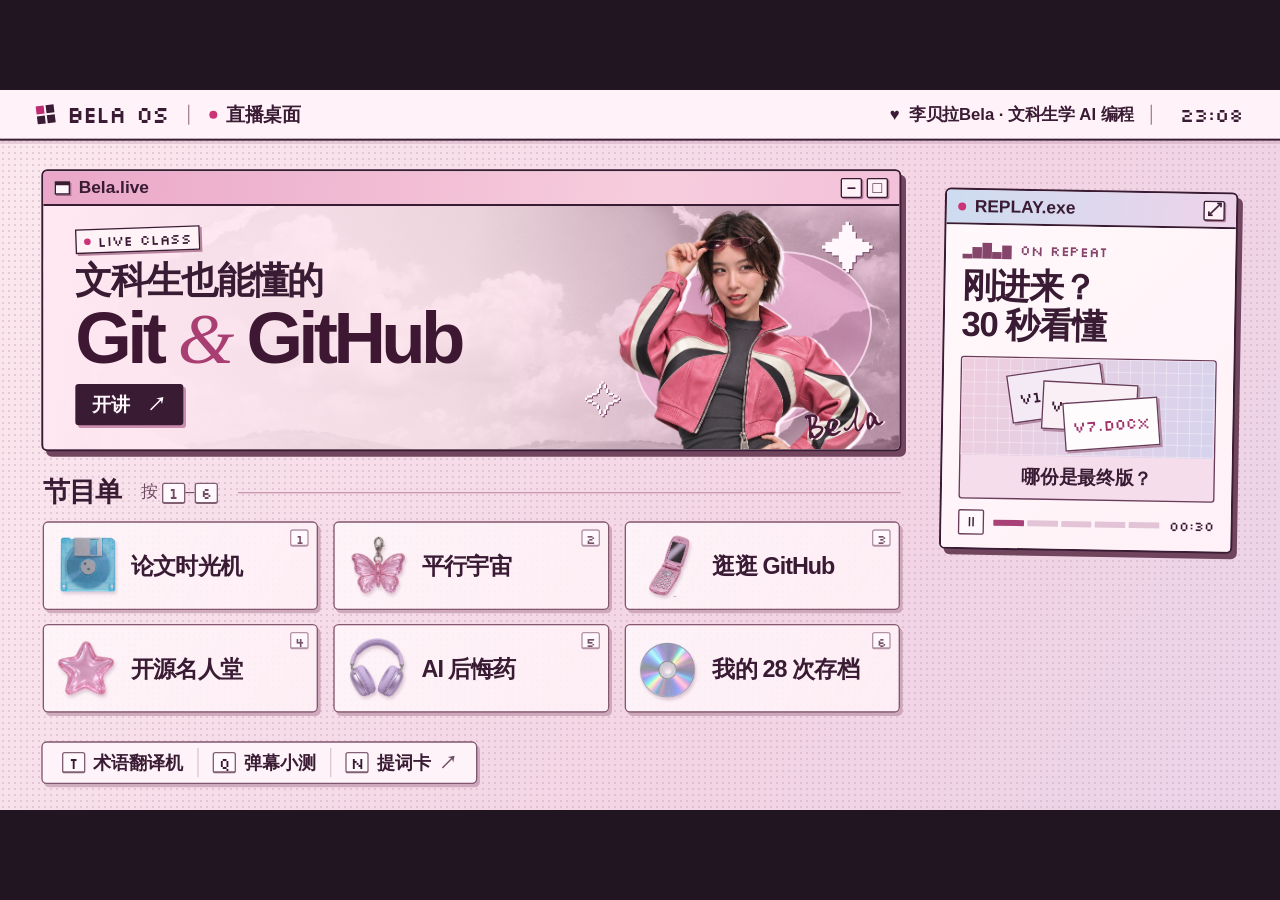
==== commit da4ae962: "feat: 让直播每屏最多显示80个汉字，论文改动逐段看" ====
--- a/index.html
+++ b/index.html
@@ -1,57 +1,145 @@
 <!doctype html>
 <html lang="zh-CN">
-<head>
-  <meta charset="utf-8">
-  <meta name="viewport" content="width=device-width,initial-scale=1">
-  <meta name="theme-color" content="#f7dbe8">
-  <title>Bela OS · 文科生也能懂的 Git &amp; GitHub</title>
-  <link rel="icon" href="assets/y2k/heart.png">
-  <link rel="stylesheet" href="css/os.css">
-  <link rel="stylesheet" href="css/workshop.css">
-  <link rel="stylesheet" href="css/gallery.css">
-</head>
-<body>
-<main id="stage" aria-label="Bela OS 直播桌面">
-  <header class="taskbar">
-    <button id="brand" class="os-brand flex items-center" title="回到直播桌面（0）"><span class="pixel-logo" aria-hidden="true"><i></i><i></i><i></i><i></i></span>Bela OS</button>
-    <span class="bar-divider" aria-hidden="true"></span><span class="on-air"><i></i><span id="air-title">直播桌面</span></span>
-    <div class="task-right flex items-center"><span class="creator">♥ &nbsp;李贝拉Bela · 文科生学 AI 编程</span><span class="bar-divider"></span><time id="clock"></time></div>
-  </header>
-  <section id="home" aria-label="直播节目单">
-    <article class="hero os-window">
-      <div class="chrome"><span class="window-name"><i class="mini-window"></i> Bela 的直播间</span><span class="chrome-glyphs" aria-hidden="true"><i>–</i><i>□</i></span></div>
-      <div class="hero-face relative">
-        <div class="hero-art" aria-hidden="true"><div class="photo-disc"></div><img src="assets/y2k/bela-racer.webp" alt=""><span class="twinkle big">✦</span><span class="twinkle small">✧</span><span class="autograph">Bela</span></div>
-        <div class="hero-copy"><div class="live-label"><b></b> LIVE CLASS</div><h1>文科生也能懂的<strong>Git <em>&amp;</em> GitHub</strong></h1>
-          <button class="hero-enter" data-program="1">从第一节开始 <span aria-hidden="true">↗</span></button></div>
-      </div>
-    </article>
-    <div class="program-head"><h2>直播节目单</h2><span>点图标进入，或按键盘 <kbd>1</kbd>–<kbd>6</kbd></span></div>
-    <nav id="programs" aria-label="六个独立节目"></nav>
-  </section>
-  <section id="lesson" class="os-window" aria-labelledby="lesson-title" hidden>
-    <div class="chrome"><span class="window-name"><i class="mini-window"></i><span id="lesson-file"></span></span><button class="chrome-close" id="close-lesson" title="回到桌面（Esc）" aria-label="关闭节目，回到桌面">×</button></div>
-    <div class="lesson-heading"><h1 id="lesson-title"></h1><p><b>刚进来的朋友</b><span id="lesson-intro"></span></p></div>
-    <div id="lesson-body"></div>
-    <nav class="stepnav" aria-label="节目步骤"><span id="step-pos"></span><span id="step-name"></span><div><button id="previous">← 上一步</button><button id="next">下一步 →</button></div></nav>
-  </section>
-  <aside class="recap os-window" id="recap">
-    <div class="chrome"><span class="window-name"><span class="blink-dot"></span> 回顾播放器</span><button id="loop-expand" class="chrome-close" aria-label="放大回顾播放器（L）" title="放大播放 L">⤢</button></div>
-    <div class="recap-inside"><div class="recap-kicker"><span class="radiowaves" aria-hidden="true">▂▅▇▃▆</span> ON REPEAT</div><h2>刚进来？<br>30 秒看懂</h2>
-      <div id="mini-frame" class="loop-frame"></div>
-      <div class="playback"><button id="loop-pause" aria-label="暂停循环"></button><div id="mini-bars" class="play-bars"></div><span class="runtime">00:30</span></div>
-    </div>
-  </aside>
-  <nav id="utilities" aria-label="直播工具">
-    <button data-tool="glossary"><kbd>T</kbd>术语翻译机</button>
-    <button data-tool="quiz"><kbd>Q</kbd>弹幕小测</button>
-    <button data-tool="notes"><kbd>N</kbd>主讲提词卡<span class="out-arrow" aria-hidden="true">↗</span></button>
-  </nav>
-  <section id="overlay" role="dialog" aria-modal="true" aria-labelledby="modal-title" hidden>
-    <div id="modal" class="os-window"><div class="chrome"><span class="window-name"><i class="mini-window"></i> Bela OS</span><button class="chrome-close" id="modal-close" aria-label="关闭浮窗">×</button></div><div id="modal-body"></div></div>
-  </section>
-</main>
-<noscript><article class="fallback"><h1>文科生也能懂的 Git &amp; GitHub</h1><p>Git 把你主动提交的修改留在电脑上。GitHub 能托管这些记录，让别人一起改作品。</p><p>六节节目依次是论文时光机、分支、GitHub 协作、开源故事、AI 改坏后的恢复，以及个人网站的 28 次存档。打开 JavaScript 即可参与演示。</p></article></noscript>
-<script src="data/commits.js"></script><script src="data/facts.js"></script><script src="data/glossary.js"></script>
-<script src="js/programs.js"></script><script src="js/lessons-workshop.js"></script><script src="js/lessons-gallery.js"></script><script src="js/app.js"></script>
-</body></html>
+  <head>
+    <meta charset="utf-8" />
+    <meta name="viewport" content="width=device-width,initial-scale=1" />
+    <meta name="theme-color" content="#f7dbe8" />
+    <title>Bela OS · 文科生也能懂的 Git &amp; GitHub</title>
+    <link rel="icon" href="assets/y2k/heart.png" />
+    <link rel="stylesheet" href="css/os.css" />
+    <link rel="stylesheet" href="css/workshop.css" />
+    <link rel="stylesheet" href="css/gallery.css" />
+  </head>
+  <body>
+    <main id="stage" aria-label="Bela OS 直播桌面">
+      <header class="taskbar">
+        <button id="brand" class="os-brand flex items-center" title="回到直播桌面（0）">
+          <span class="pixel-logo" aria-hidden="true"><i></i><i></i><i></i><i></i></span>Bela OS
+        </button>
+        <span class="bar-divider" aria-hidden="true"></span
+        ><span class="on-air"><i></i><span id="air-title">直播桌面</span></span>
+        <div class="task-right flex items-center">
+          <span class="creator"
+            >♥ &nbsp;李贝拉Bela<span class="on-desktop"> · 文科生学 AI 编程</span></span
+          ><span class="bar-divider"></span><time id="clock"></time>
+        </div>
+      </header>
+      <section id="home" aria-label="直播节目单">
+        <article class="hero os-window">
+          <div class="chrome">
+            <span class="window-name"><i class="mini-window"></i> Bela.live</span
+            ><span class="chrome-glyphs" aria-hidden="true"><i>–</i><i>□</i></span>
+          </div>
+          <div class="hero-face relative">
+            <div class="hero-art" aria-hidden="true">
+              <div class="photo-disc"></div>
+              <img src="assets/y2k/bela-racer.webp" alt="" /><span class="twinkle big">✦</span
+              ><span class="twinkle small">✧</span><span class="autograph">Bela</span>
+            </div>
+            <div class="hero-copy">
+              <div class="live-label"><b></b> LIVE CLASS</div>
+              <h1>
+                文科生也能懂的<strong>Git <em>&amp;</em> GitHub</strong>
+              </h1>
+              <button class="hero-enter" data-program="1" aria-label="从第一节开讲">
+                开讲 <span aria-hidden="true">↗</span>
+              </button>
+            </div>
+          </div>
+        </article>
+        <div class="program-head">
+          <h2>节目单</h2>
+          <span>按 <kbd>1</kbd>–<kbd>6</kbd></span>
+        </div>
+        <nav id="programs" aria-label="六个独立节目"></nav>
+      </section>
+      <section id="lesson" class="os-window" aria-labelledby="lesson-title" hidden>
+        <div class="chrome">
+          <span class="window-name"><i class="mini-window"></i><span id="lesson-file"></span></span
+          ><button
+            class="chrome-close"
+            id="close-lesson"
+            title="回到桌面（Esc）"
+            aria-label="关闭节目，回到桌面"
+          >
+            ×
+          </button>
+        </div>
+        <div class="lesson-heading">
+          <h1 id="lesson-title"></h1>
+          <p><b>刚进来的朋友</b></p>
+        </div>
+        <div id="lesson-body"></div>
+        <nav class="stepnav" aria-label="节目步骤">
+          <span id="step-pos"></span><span id="step-name"></span>
+          <div><button id="previous">← 上一步</button><button id="next">下一步 →</button></div>
+        </nav>
+      </section>
+      <aside class="recap os-window" id="recap">
+        <div class="chrome">
+          <span class="window-name"><span class="blink-dot"></span> REPLAY.exe</span
+          ><button
+            id="loop-expand"
+            class="chrome-close"
+            aria-label="放大回顾播放器（L）"
+            title="放大播放 L"
+          >
+            ⤢
+          </button>
+        </div>
+        <div class="recap-inside">
+          <div class="recap-kicker">
+            <span class="radiowaves" aria-hidden="true">▂▅▇▃▆</span> ON REPEAT
+          </div>
+          <h2>
+            <span>刚进来？<br /></span>30 秒看懂
+          </h2>
+          <div id="mini-frame" class="loop-frame"></div>
+          <div class="playback">
+            <button id="loop-pause" aria-label="暂停循环"></button>
+            <div id="mini-bars" class="play-bars"></div>
+            <span class="runtime">00:30</span>
+          </div>
+        </div>
+      </aside>
+      <nav id="utilities" aria-label="直播工具">
+        <button data-tool="glossary" title="术语翻译机（T）" aria-label="术语翻译机">
+          <kbd>T</kbd><span class="tool-text">术语翻译机</span>
+        </button>
+        <button data-tool="quiz" title="弹幕小测（Q）" aria-label="弹幕小测">
+          <kbd>Q</kbd><span class="tool-text">弹幕小测</span>
+        </button>
+        <button data-tool="notes" title="主讲提词卡（N）" aria-label="主讲提词卡">
+          <kbd>N</kbd><span class="tool-text">提词卡</span
+          ><span class="out-arrow" aria-hidden="true">↗</span>
+        </button>
+      </nav>
+      <section id="overlay" role="dialog" aria-modal="true" aria-labelledby="modal-title" hidden>
+        <div id="modal" class="os-window">
+          <div class="chrome">
+            <span class="window-name"><i class="mini-window"></i> Bela OS</span
+            ><button class="chrome-close" id="modal-close" aria-label="关闭浮窗">×</button>
+          </div>
+          <div id="modal-body"></div>
+        </div>
+      </section>
+    </main>
+    <noscript
+      ><article class="fallback">
+        <h1>文科生也能懂的 Git &amp; GitHub</h1>
+        <p>Git 把你主动提交的修改留在电脑上。GitHub 能托管这些记录，让别人一起改作品。</p>
+        <p>
+          六节节目依次是论文时光机、分支、GitHub 协作、开源故事、AI 改坏后的恢复，以及个人网站的 28
+          次存档。打开 JavaScript 即可参与演示。
+        </p>
+      </article></noscript
+    >
+    <script src="data/commits.js"></script>
+    <script src="data/facts.js"></script>
+    <script src="data/glossary.js"></script>
+    <script src="js/programs.js"></script>
+    <script src="js/lessons-workshop.js"></script>
+    <script src="js/lessons-gallery.js"></script>
+    <script src="js/app.js"></script>
+  </body>
+</html>
--- a/css/os.css
+++ b/css/os.css
@@ -1,41 +1,1063 @@
-@font-face{font-family:Silkscreen;src:url("../assets/fonts/silkscreen.woff2") format("woff2");font-display:swap}
-:root{--ink:#391b33;--muted:#6f4c63;--paper:#fff8fb;--pink:#f5c6da;--accent:#be2b71;--mint:#c4eadb;--line:#693c59;--pixel:Silkscreen,ui-monospace,monospace;font-family:"PingFang SC","Microsoft YaHei","Hiragino Sans GB",Arial,sans-serif;color:var(--ink)}
-*{box-sizing:border-box}body{margin:0;overflow:hidden;background:#211521}button,input,textarea{font:inherit;color:inherit}button{cursor:pointer}button:focus-visible,a:focus-visible,input:focus-visible,textarea:focus-visible{outline:5px solid #326896;outline-offset:4px}button:disabled{cursor:default}button:active:not(:disabled){transform:translateY(2px)}[hidden]{display:none!important}h1,h2,p{margin:0}button{line-height:1.2}
-#stage{position:absolute;left:50%;top:50%;width:1920px;height:1080px;transform:translate(-50%,-50%) scale(var(--zoom,1));overflow:hidden;background-color:#f6ddea;background-image:radial-gradient(#bd9cb066 1px,transparent 1.6px),linear-gradient(120deg,#fbe7ee 5%,#f3d4e4 63%,#ecd4e9 100%);background-size:9px 9px,100% 100%}
-.taskbar{height:76px;display:flex;align-items:center;gap:30px;padding:0 55px;background:#fff2f8;border-bottom:3px solid var(--ink);box-shadow:0 5px 0 #a9789340;font-size:28px;position:relative}
-.os-brand{border:0;background:none;display:flex;align-items:center;gap:18px;font:35px var(--pixel);color:var(--ink);padding:3px 0;letter-spacing:-2px}.pixel-logo{display:grid;grid-template-columns:repeat(2,12px);gap:3px;transform:rotate(-7deg)}.pixel-logo i{height:12px;background:var(--ink)}.pixel-logo i:first-child{background:var(--accent)}
-.bar-divider{height:30px;width:2px;background:#a78396}.on-air{display:flex;align-items:center;gap:13px;font-weight:650}.on-air i,.live-label b,.blink-dot{width:12px;height:12px;border-radius:50%;background:#cb3577}.task-right{margin-left:auto;display:flex;align-items:center;gap:25px}.creator{font-size:25px;font-weight:650}.task-right time{font:28px var(--pixel);min-width:112px;text-align:right}
-.os-window{border:3px solid var(--ink);border-radius:9px;background:var(--paper);box-shadow:7px 8px 0 #70455d;overflow:hidden}
-.chrome{height:52px;background:linear-gradient(100deg,#eaa7c8,#f7cddd 72%,#f3c0d9);border-bottom:3px solid var(--ink);display:flex;align-items:center;justify-content:space-between;padding:0 17px;color:var(--ink);font-weight:700;font-size:26px}
-.window-name{display:flex;align-items:center;gap:13px}.mini-window{display:inline-block;width:23px;height:20px;border:2px solid var(--ink);border-top-width:6px;background:#fff6fb;box-shadow:2px 2px #a66a8b}
-.chrome-glyphs{display:flex;gap:7px}.chrome-glyphs i,.chrome-close{font:700 24px/1 Arial,sans-serif;display:grid;place-items:center;width:32px;height:30px;background:#fff1f8;border:2px solid var(--ink);border-radius:3px;color:var(--ink);box-shadow:2px 2px #ae7894;padding:0}
-.hero{position:absolute;left:62px;top:119px;width:1290px;height:423px}
-.hero-face{position:relative;height:calc(100% - 52px);isolation:isolate;overflow:hidden;background:#eab9d2}.hero-face:before{content:"";position:absolute;inset:0;background:linear-gradient(95deg,#ffe8f2 2%,#ffe4edd9 49%,#e68ebf70 100%),url("../assets/y2k/paper-sky.webp") center 52%/cover;z-index:-2}
-.hero-art{position:absolute;right:2px;bottom:0;width:510px;height:100%;z-index:-1}.hero-art img{position:absolute;width:376px;height:490px;object-fit:cover;object-position:top;right:44px;top:5px;filter:drop-shadow(6px 2px 0px #fff3fc)}.photo-disc{position:absolute;width:366px;height:260px;border:3px solid #ffeaf7b8;border-radius:50%;background:linear-gradient(115deg,#ed9eca9c,#d38bb868);right:34px;bottom:31px;transform:rotate(-19deg)}.twinkle{position:absolute;color:#fff7fc;text-shadow:2px 2px #774566}.twinkle.big{font-size:81px;right:33px;top:20px}.twinkle.small{font-size:56px;left:40px;bottom:40px}
-.hero-copy{padding:32px 48px;position:relative;width:max-content}.live-label{display:inline-flex;align-items:center;gap:11px;border:2px solid var(--ink);box-shadow:3px 3px #ba839d;background:#fff3f7;padding:3px 11px;font:21px var(--pixel);transform:rotate(-2deg)}.live-label b{width:10px;height:10px}.hero-copy h1{margin:13px 0 14px;font-size:55px;line-height:1.12;letter-spacing:-2px}.hero-copy strong{display:block;font:900 109px/.99 Arial,"Helvetica Neue",sans-serif;letter-spacing:-7px;color:#3e1733}.hero-copy em{font-family:Georgia,serif;font-weight:400;color:#a93e72;letter-spacing:-5px}.hero-enter{display:flex;align-items:center;gap:25px;background:var(--ink);color:#fff8fb;font-size:29px;font-weight:700;padding:12px 23px;border:2px solid var(--ink);box-shadow:4px 4px #cb8dad;border-radius:5px}.hero-enter span{font-family:Arial,sans-serif}.hero-enter:hover{background:#672348}
-.program-head{position:absolute;left:64px;top:576px;width:1287px;display:flex;align-items:center;gap:30px}.program-head:after{content:"";height:2px;flex:1;background:#c898ad}.program-head h2{font-size:41px;letter-spacing:-2px}.program-head span{font-size:25px;color:var(--muted)}kbd{font:22px var(--pixel);border:2px solid #816073;border-bottom-width:3px;border-radius:4px;display:inline-grid;place-items:center;min-width:35px;height:32px;background:#fff8fc;vertical-align:middle}
-#programs{position:absolute;left:64px;top:647px;width:1286px;display:grid;grid-template-columns:repeat(3,1fr);gap:21px 23px}
-.program-launch{position:relative;display:flex;align-items:center;gap:18px;text-align:left;background:linear-gradient(118deg,#fff8fbd9,#fff0f6e8);border:2px solid #84586f;border-radius:8px;box-shadow:4px 5px 0 #b78ba19c;height:133px;padding:12px 16px}
-.program-launch:hover,.program-launch:focus-visible{background:#fffaff;box-shadow:5px 6px 0 #aa708f}.program-launch img{width:96px;height:93px;object-fit:contain;filter:drop-shadow(2px 4px 2px #6c345538);transition:transform .2s}.program-launch:hover img{transform:rotate(-6deg) translateY(-3px)}.prog-name{font-size:35px;font-weight:750;letter-spacing:-1.5px}.program-launch kbd{position:absolute;top:10px;right:12px;font-size:19px;min-width:28px;height:26px;color:#765269;border-color:#b492a6}
-.recap{position:absolute;left:1413px;top:150px;width:440px;transform:rotate(1deg)}.recap .chrome{background:linear-gradient(100deg,#cddcf0,#eed3ea)}.recap-inside{padding:23px 25px 19px;background:linear-gradient(138deg,#fff8fb,#fff1f7)}.recap-kicker{display:flex;gap:12px;align-items:center;color:#85456b;font:21px var(--pixel)}.radiowaves{font:23px monospace;letter-spacing:1px}.recap h2{font-size:52px;line-height:1.12;letter-spacing:-2px;margin:12px 0 19px}.loop-frame{border:2px solid var(--line);border-radius:5px;overflow:hidden;background:#f6ddec}.loop-visual{position:relative;display:grid;place-items:center;height:146px;background-color:#ebcbe5;background-image:linear-gradient(#fff5 1px,transparent 1px),linear-gradient(90deg,#fff5 1px,transparent 1px),linear-gradient(110deg,#efcdde,#d6d3ed);background-size:18px 18px,18px 18px,100% 100%;overflow:hidden}
-.loop-visual img{height:104px;max-width:45%;object-fit:contain;filter:drop-shadow(3px 4px 1px #8a658a66);animation:floaty 3.2s ease-in-out infinite}.loop-visual .sheet{position:absolute;width:143px;height:73px;border:2px solid var(--line);background:#fffcfe;box-shadow:3px 3px 0 #b48aa5;display:grid;place-items:center;font:23px var(--pixel)}.sheet.a{transform:translate(-48px,-22px) rotate(-9deg);background:#f3eaf6}.sheet.b{transform:translate(2px,-2px) rotate(2deg);background:#f9eff4}.sheet.c{transform:translate(35px,23px) rotate(-5deg);color:#9d3269;animation:sheet-in .4s ease-out}.loop-caption{padding:13px 8px;min-height:64px;display:flex;align-items:center;justify-content:center;text-align:center;font-weight:700;font-size:28px}.playback{display:flex;align-items:center;gap:14px;margin-top:16px}.playback button{width:39px;height:38px;background:#fff8fc;border:2px solid var(--line);border-radius:3px;font:bold 18px Arial}.play-bars{display:flex;gap:5px;flex:1}.play-bars i{height:9px;border-radius:1px;background:#e3c4d6;flex:1}.play-bars i.mark{background:#a84177}.runtime{font:20px var(--pixel)}.loop-frame.fresh{animation:screen-in .24s ease-out}
-#utilities{position:absolute;left:62px;bottom:39px;display:flex;gap:0;align-items:center;padding:8px;background:#fef3f8;border:2px solid #81566f;box-shadow:4px 5px 0 #b88da59c;border-radius:8px}#utilities button{display:flex;align-items:center;gap:12px;padding:6px 21px;border:0;border-right:2px solid #dec6d2;background:none;font-weight:640;font-size:27px}#utilities button:last-child{border:0}#utilities button:hover{background:#f4d6e5}.out-arrow{color:var(--muted);font-family:Arial}
-#lesson{position:absolute;left:62px;top:110px;width:1290px;height:841px;display:grid;grid-template-rows:52px auto minmax(0,1fr) 70px;background:var(--paper)}.lesson-heading{padding:17px 27px 15px;border-bottom:2px solid #e6d3dd}.lesson-heading h1{font-size:56px;line-height:1.2;letter-spacing:-2px}.lesson-heading p{margin:10px 0 0;display:flex;align-items:center;gap:14px;font-size:28px}.lesson-heading b{font-size:24px;white-space:nowrap;background:#f3d4e4;padding:4px 11px;border-radius:2px}.stepnav{border-top:2px solid var(--line);background:#f7e8f1;display:flex;align-items:center;gap:15px;padding:0 23px;font-size:27px}.stepnav div{margin-left:auto;display:flex;gap:11px}.stepnav button,.tool-button,.quiz-option{background:#fffafd;border:2px solid var(--line);border-radius:4px;padding:7px 16px;font-weight:650;box-shadow:2px 2px #bc94aa}.stepnav button:last-child,.tool-button{background:#4c2341;color:#fff}.stepnav button:disabled{opacity:.46}#step-pos{font:22px var(--pixel);color:#8c426a}#lesson-body{min-height:0;margin:12px 22px;position:relative}#lesson.reveal,#home.reveal{animation:screen-in .21s ease-out}
-#overlay{position:absolute;inset:76px 0 0;background:#3d203948;z-index:5;display:flex;align-items:flex-start;padding:65px 0 0 90px}#modal{width:1225px;max-height:850px;display:flex;flex-direction:column}#modal>.chrome{flex:none}#modal-body{padding:33px 44px 38px;min-height:350px;overflow:auto}#modal h2{font-size:58px;line-height:1.2;margin:0 0 22px;letter-spacing:-2px}.tool-label{font:22px var(--pixel);color:#945477;margin:0 0 13px}.searchbox{display:flex;align-items:center;gap:15px}.searchbox input{width:100%;font-size:31px;border:3px solid var(--line);border-radius:4px;background:white;padding:13px 16px}.word-list{display:grid;grid-template-columns:1fr 1fr;gap:15px;margin:21px 0 0;max-height:445px;overflow:auto;padding:4px 9px 4px 2px}.word{padding:16px 19px;border:2px solid #b991a9;border-radius:5px;background:#fff2f7}.word h3{font-size:32px;margin:0 0 5px;color:#892d60}.word p,.empty-word{font-size:28px;line-height:1.45}.quiz-question{font-size:36px;line-height:1.5;font-weight:700}.quiz-options{display:grid;grid-template-columns:1fr 1fr;gap:18px;margin:28px 0}.quiz-option{font-size:30px;text-align:left;padding:18px}.quiz-option strong{font-family:var(--pixel);color:var(--accent);margin-right:12px}.quiz-option.chosen{background:#f2d5e6}.quiz-feedback{font-size:30px;line-height:1.5;min-height:90px}.quiz-feedback b{color:#80365c}.tool-button{font-size:28px;margin-top:17px}.large-loop .loop-visual{height:300px}.large-loop .loop-visual img{height:212px}.large-loop .loop-visual .sheet{width:260px;height:142px;font-size:42px}.large-loop .loop-caption{font-size:45px}.large-loop .playback{max-width:650px}.fallback{position:fixed;inset:0;padding:6vw;background:#fff0f5;color:var(--ink);z-index:9;font-size:30px}
-@keyframes floaty{50%{transform:translateY(-6px) rotate(-3deg)}}@keyframes sheet-in{from{opacity:0;transform:translate(42px,36px) rotate(3deg)}}@keyframes screen-in{from{opacity:.35;transform:translateY(9px)}to{opacity:1;transform:translateY(0)}}@media(prefers-reduced-motion:reduce){*,*::before,*::after{animation:none!important;transition:none!important;scroll-behavior:auto!important}}
-@font-face{font-family:BelaHand;src:url("../assets/fonts/lidali-hand.woff2") format("woff2");font-display:swap}
-.autograph{position:absolute;right:20px;bottom:14px;transform:rotate(-10deg);font:52px/1 BelaHand,cursive;color:#491c39;text-shadow:2px 1px #ffe4ee}
-.loop-artboard{position:relative;width:350px;height:144px;display:flex;align-items:center;justify-content:center;gap:17px}
-.version-line{display:flex;align-items:center;position:relative;gap:30px}.version-line:before{content:"";position:absolute;left:15px;right:15px;height:4px;background:var(--line)}
-.version-line b,.save-chip,.rewind-chip,.laptop,.tiny-cloud,.change-slip,.accept-change{position:relative;border:2px solid var(--line);background:#fff9fc;border-radius:5px;padding:8px;box-shadow:3px 4px 0 #af879f;font:23px var(--pixel)}
-.version-line b{border-radius:50%;padding:8px 6px}.scene-save .version-line b:last-child,.scene-back .version-line b:nth-child(2){background:#ecabca}
-.scene-back .version-line b:last-child{background:#e1dfe8;color:#735867}.save-chip,.rewind-chip{position:absolute;left:202px;top:13px;padding:2px 9px;font:700 20px/1.3 sans-serif;background:#d8efde;transform:rotate(5deg);animation:stamp .55s ease-out both}.rewind-chip{left:95px;top:15px;transform:rotate(-6deg);background:#fbf0a8}.laptop,.tiny-cloud,.change-slip,.accept-change{font:700 24px/1.2 sans-serif}
-.laptop{background:#e2d9ed;border-bottom:8px solid #987fa1}.tiny-cloud{background:#e3edfb;border-radius:25px;font-family:Arial,sans-serif}.accept-change{background:#c7ecd8}.change-slip{background:#fff9ed;transform:rotate(-5deg)}.push-arrow{font:39px Arial;color:#9e3e75;animation:transmit 1.6s ease-in-out infinite}
-#overlay.takeover{inset:0;padding:0;background:radial-gradient(#bb8ea966 1.4px,transparent 1.5px) 0 0/10px 10px,#f5d9e8}
-.takeover #modal{border:0;box-shadow:none;border-radius:0;width:100%;height:100%;max-height:none;background:transparent}
-.takeover #modal>.chrome{height:76px;padding:0 56px;font-size:31px}.takeover #modal-body{margin:40px 0 0 78px;padding:0;width:1320px;overflow:visible}
-.takeover #modal h2{font-size:77px;margin:0 0 21px}.takeover .loop-frame{border:3px solid var(--ink);box-shadow:7px 8px #80536c}
-.takeover .loop-visual{height:435px}.takeover .loop-artboard{transform:scale(2.65)}.takeover .loop-visual .sheet{width:143px;height:73px;font-size:23px}
-.takeover .loop-caption{font-size:53px;padding:17px 10px;background:#fff4f9}.takeover .playback{margin-top:25px}
-.word-pager{display:flex;align-items:center;justify-content:flex-end;gap:16px;margin-top:18px;font:23px var(--pixel)}.word-pager button{border:2px solid var(--line);background:#fff5fa;padding:5px 12px;border-radius:3px;font:26px sans-serif}.word-pager button:disabled{opacity:.4}
-@keyframes stamp{from{opacity:0;transform:translateY(-6px) scale(1.13)}}@keyframes transmit{50%{transform:translateX(6px)}}
+@font-face {
+  font-family: Silkscreen;
+  src: url('../assets/fonts/silkscreen.woff2') format('woff2');
+  font-display: swap;
+}
+:root {
+  --ink: #391b33;
+  --muted: #6f4c63;
+  --paper: #fff8fb;
+  --pink: #f5c6da;
+  --accent: #be2b71;
+  --mint: #c4eadb;
+  --line: #693c59;
+  --pixel: Silkscreen, ui-monospace, monospace;
+  font-family: 'PingFang SC', 'Microsoft YaHei', 'Hiragino Sans GB', Arial, sans-serif;
+  color: var(--ink);
+}
+* {
+  box-sizing: border-box;
+}
+body {
+  margin: 0;
+  overflow: hidden;
+  background: #211521;
+}
+button,
+input,
+textarea {
+  font: inherit;
+  color: inherit;
+}
+button {
+  cursor: pointer;
+}
+button:focus-visible,
+a:focus-visible,
+input:focus-visible,
+textarea:focus-visible {
+  outline: 5px solid #326896;
+  outline-offset: 4px;
+}
+button:disabled {
+  cursor: default;
+}
+button:active:not(:disabled) {
+  transform: translateY(2px);
+}
+[hidden] {
+  display: none !important;
+}
+h1,
+h2,
+p {
+  margin: 0;
+}
+button {
+  line-height: 1.2;
+}
+#stage {
+  position: absolute;
+  left: 50%;
+  top: 50%;
+  width: 1920px;
+  height: 1080px;
+  transform: translate(-50%, -50%) scale(var(--zoom, 1));
+  overflow: hidden;
+  background-color: #f6ddea;
+  background-image:
+    radial-gradient(#bd9cb066 1px, transparent 1.6px),
+    linear-gradient(120deg, #fbe7ee 5%, #f3d4e4 63%, #ecd4e9 100%);
+  background-size:
+    9px 9px,
+    100% 100%;
+}
+.taskbar {
+  height: 76px;
+  display: flex;
+  align-items: center;
+  gap: 30px;
+  padding: 0 55px;
+  background: #fff2f8;
+  border-bottom: 3px solid var(--ink);
+  box-shadow: 0 5px 0 #a9789340;
+  font-size: 28px;
+  position: relative;
+}
+.os-brand {
+  border: 0;
+  background: none;
+  display: flex;
+  align-items: center;
+  gap: 18px;
+  font: 35px var(--pixel);
+  color: var(--ink);
+  padding: 3px 0;
+  letter-spacing: -2px;
+}
+.pixel-logo {
+  display: grid;
+  grid-template-columns: repeat(2, 12px);
+  gap: 3px;
+  transform: rotate(-7deg);
+}
+.pixel-logo i {
+  height: 12px;
+  background: var(--ink);
+}
+.pixel-logo i:first-child {
+  background: var(--accent);
+}
+.bar-divider {
+  height: 30px;
+  width: 2px;
+  background: #a78396;
+}
+.on-air {
+  display: flex;
+  align-items: center;
+  gap: 13px;
+  font-weight: 650;
+}
+.on-air i,
+.live-label b,
+.blink-dot {
+  width: 12px;
+  height: 12px;
+  border-radius: 50%;
+  background: #cb3577;
+}
+.task-right {
+  margin-left: auto;
+  display: flex;
+  align-items: center;
+  gap: 25px;
+}
+.creator {
+  font-size: 25px;
+  font-weight: 650;
+}
+.task-right time {
+  font: 28px var(--pixel);
+  min-width: 112px;
+  text-align: right;
+}
+.os-window {
+  border: 3px solid var(--ink);
+  border-radius: 9px;
+  background: var(--paper);
+  box-shadow: 7px 8px 0 #70455d;
+  overflow: hidden;
+}
+.chrome {
+  height: 52px;
+  background: linear-gradient(100deg, #eaa7c8, #f7cddd 72%, #f3c0d9);
+  border-bottom: 3px solid var(--ink);
+  display: flex;
+  align-items: center;
+  justify-content: space-between;
+  padding: 0 17px;
+  color: var(--ink);
+  font-weight: 700;
+  font-size: 26px;
+}
+.window-name {
+  display: flex;
+  align-items: center;
+  gap: 13px;
+}
+.mini-window {
+  display: inline-block;
+  width: 23px;
+  height: 20px;
+  border: 2px solid var(--ink);
+  border-top-width: 6px;
+  background: #fff6fb;
+  box-shadow: 2px 2px #a66a8b;
+}
+.chrome-glyphs {
+  display: flex;
+  gap: 7px;
+}
+.chrome-glyphs i,
+.chrome-close {
+  font:
+    700 24px/1 Arial,
+    sans-serif;
+  display: grid;
+  place-items: center;
+  width: 32px;
+  height: 30px;
+  background: #fff1f8;
+  border: 2px solid var(--ink);
+  border-radius: 3px;
+  color: var(--ink);
+  box-shadow: 2px 2px #ae7894;
+  padding: 0;
+}
+.hero {
+  position: absolute;
+  left: 62px;
+  top: 119px;
+  width: 1290px;
+  height: 423px;
+}
+.hero-face {
+  position: relative;
+  height: calc(100% - 52px);
+  isolation: isolate;
+  overflow: hidden;
+  background: #eab9d2;
+}
+.hero-face:before {
+  content: '';
+  position: absolute;
+  inset: 0;
+  background:
+    linear-gradient(95deg, #ffe8f2 2%, #ffe4edd9 49%, #e68ebf70 100%),
+    url('../assets/y2k/paper-sky.webp') center 52% / cover;
+  z-index: -2;
+}
+.hero-art {
+  position: absolute;
+  right: 2px;
+  bottom: 0;
+  width: 510px;
+  height: 100%;
+  z-index: -1;
+}
+.hero-art img {
+  position: absolute;
+  width: 376px;
+  height: 490px;
+  object-fit: cover;
+  object-position: top;
+  right: 44px;
+  top: 5px;
+  filter: drop-shadow(6px 2px 0px #fff3fc);
+}
+.photo-disc {
+  position: absolute;
+  width: 366px;
+  height: 260px;
+  border: 3px solid #ffeaf7b8;
+  border-radius: 50%;
+  background: linear-gradient(115deg, #ed9eca9c, #d38bb868);
+  right: 34px;
+  bottom: 31px;
+  transform: rotate(-19deg);
+}
+.twinkle {
+  position: absolute;
+  color: #fff7fc;
+  text-shadow: 2px 2px #774566;
+}
+.twinkle.big {
+  font-size: 81px;
+  right: 33px;
+  top: 20px;
+}
+.twinkle.small {
+  font-size: 56px;
+  left: 40px;
+  bottom: 40px;
+}
+.hero-copy {
+  padding: 32px 48px;
+  position: relative;
+  width: max-content;
+}
+.live-label {
+  display: inline-flex;
+  align-items: center;
+  gap: 11px;
+  border: 2px solid var(--ink);
+  box-shadow: 3px 3px #ba839d;
+  background: #fff3f7;
+  padding: 3px 11px;
+  font: 21px var(--pixel);
+  transform: rotate(-2deg);
+}
+.live-label b {
+  width: 10px;
+  height: 10px;
+}
+.hero-copy h1 {
+  margin: 13px 0 14px;
+  font-size: 55px;
+  line-height: 1.12;
+  letter-spacing: -2px;
+}
+.hero-copy strong {
+  display: block;
+  font:
+    900 109px/0.99 Arial,
+    'Helvetica Neue',
+    sans-serif;
+  letter-spacing: -7px;
+  color: #3e1733;
+}
+.hero-copy em {
+  font-family: Georgia, serif;
+  font-weight: 400;
+  color: #a93e72;
+  letter-spacing: -5px;
+}
+.hero-enter {
+  display: flex;
+  align-items: center;
+  gap: 25px;
+  background: var(--ink);
+  color: #fff8fb;
+  font-size: 29px;
+  font-weight: 700;
+  padding: 12px 23px;
+  border: 2px solid var(--ink);
+  box-shadow: 4px 4px #cb8dad;
+  border-radius: 5px;
+}
+.hero-enter span {
+  font-family: Arial, sans-serif;
+}
+.hero-enter:hover {
+  background: #672348;
+}
+.program-head {
+  position: absolute;
+  left: 64px;
+  top: 576px;
+  width: 1287px;
+  display: flex;
+  align-items: center;
+  gap: 30px;
+}
+.program-head:after {
+  content: '';
+  height: 2px;
+  flex: 1;
+  background: #c898ad;
+}
+.program-head h2 {
+  font-size: 41px;
+  letter-spacing: -2px;
+}
+.program-head span {
+  font-size: 25px;
+  color: var(--muted);
+}
+kbd {
+  font: 22px var(--pixel);
+  border: 2px solid #816073;
+  border-bottom-width: 3px;
+  border-radius: 4px;
+  display: inline-grid;
+  place-items: center;
+  min-width: 35px;
+  height: 32px;
+  background: #fff8fc;
+  vertical-align: middle;
+}
+#programs {
+  position: absolute;
+  left: 64px;
+  top: 647px;
+  width: 1286px;
+  display: grid;
+  grid-template-columns: repeat(3, 1fr);
+  gap: 21px 23px;
+}
+.program-launch {
+  position: relative;
+  display: flex;
+  align-items: center;
+  gap: 18px;
+  text-align: left;
+  background: linear-gradient(118deg, #fff8fbd9, #fff0f6e8);
+  border: 2px solid #84586f;
+  border-radius: 8px;
+  box-shadow: 4px 5px 0 #b78ba19c;
+  height: 133px;
+  padding: 12px 16px;
+}
+.program-launch:hover,
+.program-launch:focus-visible {
+  background: #fffaff;
+  box-shadow: 5px 6px 0 #aa708f;
+}
+.program-launch img {
+  width: 96px;
+  height: 93px;
+  object-fit: contain;
+  filter: drop-shadow(2px 4px 2px #6c345538);
+  transition: transform 0.2s;
+}
+.program-launch:hover img {
+  transform: rotate(-6deg) translateY(-3px);
+}
+.prog-name {
+  font-size: 35px;
+  font-weight: 750;
+  letter-spacing: -1.5px;
+}
+.program-launch kbd {
+  position: absolute;
+  top: 10px;
+  right: 12px;
+  font-size: 19px;
+  min-width: 28px;
+  height: 26px;
+  color: #765269;
+  border-color: #b492a6;
+}
+.recap {
+  position: absolute;
+  left: 1413px;
+  top: 150px;
+  width: 440px;
+  transform: rotate(1deg);
+}
+.recap .chrome {
+  background: linear-gradient(100deg, #cddcf0, #eed3ea);
+}
+.recap-inside {
+  padding: 23px 25px 19px;
+  background: linear-gradient(138deg, #fff8fb, #fff1f7);
+}
+.recap-kicker {
+  display: flex;
+  gap: 12px;
+  align-items: center;
+  color: #85456b;
+  font: 21px var(--pixel);
+}
+.radiowaves {
+  font: 23px monospace;
+  letter-spacing: 1px;
+}
+.recap h2 {
+  font-size: 52px;
+  line-height: 1.12;
+  letter-spacing: -2px;
+  margin: 12px 0 19px;
+}
+.loop-frame {
+  border: 2px solid var(--line);
+  border-radius: 5px;
+  overflow: hidden;
+  background: #f6ddec;
+}
+.loop-visual {
+  position: relative;
+  display: grid;
+  place-items: center;
+  height: 146px;
+  background-color: #ebcbe5;
+  background-image:
+    linear-gradient(#fff5 1px, transparent 1px), linear-gradient(90deg, #fff5 1px, transparent 1px),
+    linear-gradient(110deg, #efcdde, #d6d3ed);
+  background-size:
+    18px 18px,
+    18px 18px,
+    100% 100%;
+  overflow: hidden;
+}
+.loop-visual img {
+  height: 104px;
+  max-width: 45%;
+  object-fit: contain;
+  filter: drop-shadow(3px 4px 1px #8a658a66);
+  animation: floaty 3.2s ease-in-out infinite;
+}
+.loop-visual .sheet {
+  position: absolute;
+  width: 143px;
+  height: 73px;
+  border: 2px solid var(--line);
+  background: #fffcfe;
+  box-shadow: 3px 3px 0 #b48aa5;
+  display: grid;
+  place-items: center;
+  font: 23px var(--pixel);
+}
+.sheet.a {
+  transform: translate(-48px, -22px) rotate(-9deg);
+  background: #f3eaf6;
+}
+.sheet.b {
+  transform: translate(2px, -2px) rotate(2deg);
+  background: #f9eff4;
+}
+.sheet.c {
+  transform: translate(35px, 23px) rotate(-5deg);
+  color: #9d3269;
+  animation: sheet-in 0.4s ease-out;
+}
+.loop-caption {
+  padding: 13px 8px;
+  min-height: 64px;
+  display: flex;
+  align-items: center;
+  justify-content: center;
+  text-align: center;
+  font-weight: 700;
+  font-size: 28px;
+}
+.playback {
+  display: flex;
+  align-items: center;
+  gap: 14px;
+  margin-top: 16px;
+}
+.playback button {
+  width: 39px;
+  height: 38px;
+  background: #fff8fc;
+  border: 2px solid var(--line);
+  border-radius: 3px;
+  font: bold 18px Arial;
+}
+.play-bars {
+  display: flex;
+  gap: 5px;
+  flex: 1;
+}
+.play-bars i {
+  height: 9px;
+  border-radius: 1px;
+  background: #e3c4d6;
+  flex: 1;
+}
+.play-bars i.mark {
+  background: #a84177;
+}
+.runtime {
+  font: 20px var(--pixel);
+}
+.loop-frame.fresh {
+  animation: screen-in 0.24s ease-out;
+}
+#utilities {
+  position: absolute;
+  left: 62px;
+  bottom: 39px;
+  display: flex;
+  gap: 0;
+  align-items: center;
+  padding: 8px;
+  background: #fef3f8;
+  border: 2px solid #81566f;
+  box-shadow: 4px 5px 0 #b88da59c;
+  border-radius: 8px;
+}
+#utilities button {
+  display: flex;
+  align-items: center;
+  gap: 12px;
+  padding: 6px 21px;
+  border: 0;
+  border-right: 2px solid #dec6d2;
+  background: none;
+  font-weight: 640;
+  font-size: 27px;
+}
+#utilities button:last-child {
+  border: 0;
+}
+#utilities button:hover {
+  background: #f4d6e5;
+}
+.out-arrow {
+  color: var(--muted);
+  font-family: Arial;
+}
+#lesson {
+  position: absolute;
+  left: 62px;
+  top: 110px;
+  width: 1290px;
+  height: 841px;
+  display: grid;
+  grid-template-rows: 52px auto minmax(0, 1fr) 70px;
+  background: var(--paper);
+}
+.lesson-heading {
+  padding: 17px 27px 15px;
+  border-bottom: 2px solid #e6d3dd;
+}
+.lesson-heading h1 {
+  font-size: 56px;
+  line-height: 1.2;
+  letter-spacing: -2px;
+}
+.lesson-heading p {
+  margin: 10px 0 0;
+  display: flex;
+  align-items: center;
+  gap: 14px;
+  font-size: 28px;
+}
+.lesson-heading b {
+  font-size: 24px;
+  white-space: nowrap;
+  background: #f3d4e4;
+  padding: 4px 11px;
+  border-radius: 2px;
+}
+.stepnav {
+  border-top: 2px solid var(--line);
+  background: #f7e8f1;
+  display: flex;
+  align-items: center;
+  gap: 15px;
+  padding: 0 23px;
+  font-size: 27px;
+}
+.stepnav div {
+  margin-left: auto;
+  display: flex;
+  gap: 11px;
+}
+.stepnav button,
+.tool-button,
+.quiz-option {
+  background: #fffafd;
+  border: 2px solid var(--line);
+  border-radius: 4px;
+  padding: 7px 16px;
+  font-weight: 650;
+  box-shadow: 2px 2px #bc94aa;
+}
+.stepnav button:last-child,
+.tool-button {
+  background: #4c2341;
+  color: #fff;
+}
+.stepnav button:disabled {
+  opacity: 0.46;
+}
+#step-pos {
+  font: 22px var(--pixel);
+  color: #8c426a;
+}
+#lesson-body {
+  min-height: 0;
+  margin: 12px 22px;
+  position: relative;
+}
+#lesson.reveal,
+#home.reveal {
+  animation: screen-in 0.21s ease-out;
+}
+#overlay {
+  position: absolute;
+  inset: 76px 0 0;
+  background: #3d203948;
+  z-index: 5;
+  display: flex;
+  align-items: flex-start;
+  padding: 65px 0 0 90px;
+}
+#modal {
+  width: 1225px;
+  max-height: 850px;
+  display: flex;
+  flex-direction: column;
+}
+#modal > .chrome {
+  flex: none;
+}
+#modal-body {
+  padding: 33px 44px 38px;
+  min-height: 350px;
+  overflow: auto;
+}
+#modal h2 {
+  font-size: 58px;
+  line-height: 1.2;
+  margin: 0 0 22px;
+  letter-spacing: -2px;
+}
+.tool-label {
+  font: 22px var(--pixel);
+  color: #945477;
+  margin: 0 0 13px;
+}
+.searchbox {
+  display: flex;
+  align-items: center;
+  gap: 15px;
+}
+.searchbox input {
+  width: 100%;
+  font-size: 31px;
+  border: 3px solid var(--line);
+  border-radius: 4px;
+  background: white;
+  padding: 13px 16px;
+}
+.word-list {
+  display: grid;
+  grid-template-columns: 1fr 1fr;
+  gap: 15px;
+  margin: 21px 0 0;
+  max-height: 445px;
+  overflow: auto;
+  padding: 4px 9px 4px 2px;
+}
+.word {
+  padding: 16px 19px;
+  border: 2px solid #b991a9;
+  border-radius: 5px;
+  background: #fff2f7;
+}
+.word h3 {
+  font-size: 32px;
+  margin: 0 0 5px;
+  color: #892d60;
+}
+.word p,
+.empty-word {
+  font-size: 28px;
+  line-height: 1.45;
+}
+.quiz-question {
+  font-size: 36px;
+  line-height: 1.5;
+  font-weight: 700;
+}
+.quiz-options {
+  display: grid;
+  grid-template-columns: 1fr 1fr;
+  gap: 18px;
+  margin: 28px 0;
+}
+.quiz-option {
+  font-size: 30px;
+  text-align: left;
+  padding: 18px;
+}
+.quiz-option strong {
+  font-family: var(--pixel);
+  color: var(--accent);
+  margin-right: 12px;
+}
+.quiz-option.chosen {
+  background: #f2d5e6;
+}
+.quiz-feedback {
+  font-size: 30px;
+  line-height: 1.5;
+  min-height: 90px;
+}
+.quiz-feedback b {
+  color: #80365c;
+}
+.tool-button {
+  font-size: 28px;
+  margin-top: 17px;
+}
+.large-loop .loop-visual {
+  height: 300px;
+}
+.large-loop .loop-visual img {
+  height: 212px;
+}
+.large-loop .loop-visual .sheet {
+  width: 260px;
+  height: 142px;
+  font-size: 42px;
+}
+.large-loop .loop-caption {
+  font-size: 45px;
+}
+.large-loop .playback {
+  max-width: 650px;
+}
+.fallback {
+  position: fixed;
+  inset: 0;
+  padding: 6vw;
+  background: #fff0f5;
+  color: var(--ink);
+  z-index: 9;
+  font-size: 30px;
+}
+@keyframes floaty {
+  50% {
+    transform: translateY(-6px) rotate(-3deg);
+  }
+}
+@keyframes sheet-in {
+  from {
+    opacity: 0;
+    transform: translate(42px, 36px) rotate(3deg);
+  }
+}
+@keyframes screen-in {
+  from {
+    opacity: 0.35;
+    transform: translateY(9px);
+  }
+  to {
+    opacity: 1;
+    transform: translateY(0);
+  }
+}
+@media (prefers-reduced-motion: reduce) {
+  *,
+  *::before,
+  *::after {
+    animation: none !important;
+    transition: none !important;
+    scroll-behavior: auto !important;
+  }
+}
+@font-face {
+  font-family: BelaHand;
+  src: url('../assets/fonts/lidali-hand.woff2') format('woff2');
+  font-display: swap;
+}
+.autograph {
+  position: absolute;
+  right: 20px;
+  bottom: 14px;
+  transform: rotate(-10deg);
+  font:
+    52px/1 BelaHand,
+    cursive;
+  color: #491c39;
+  text-shadow: 2px 1px #ffe4ee;
+}
+.loop-artboard {
+  position: relative;
+  width: 350px;
+  height: 144px;
+  display: flex;
+  align-items: center;
+  justify-content: center;
+  gap: 17px;
+}
+.version-line {
+  display: flex;
+  align-items: center;
+  position: relative;
+  gap: 30px;
+}
+.version-line:before {
+  content: '';
+  position: absolute;
+  left: 15px;
+  right: 15px;
+  height: 4px;
+  background: var(--line);
+}
+.version-line b,
+.save-chip,
+.rewind-chip,
+.laptop,
+.tiny-cloud,
+.change-slip,
+.accept-change {
+  position: relative;
+  border: 2px solid var(--line);
+  background: #fff9fc;
+  border-radius: 5px;
+  padding: 8px;
+  box-shadow: 3px 4px 0 #af879f;
+  font: 23px var(--pixel);
+}
+.version-line b {
+  border-radius: 50%;
+  padding: 8px 6px;
+}
+.scene-save .version-line b:last-child,
+.scene-back .version-line b:nth-child(2) {
+  background: #ecabca;
+}
+.scene-back .version-line b:last-child {
+  background: #e1dfe8;
+  color: #735867;
+}
+.save-chip,
+.rewind-chip {
+  position: absolute;
+  left: 202px;
+  top: 13px;
+  padding: 2px 9px;
+  font: 700 20px/1.3 sans-serif;
+  background: #d8efde;
+  transform: rotate(5deg);
+  animation: stamp 0.55s ease-out both;
+}
+.rewind-chip {
+  left: 95px;
+  top: 15px;
+  transform: rotate(-6deg);
+  background: #fbf0a8;
+}
+.laptop,
+.tiny-cloud,
+.change-slip,
+.accept-change {
+  font: 700 24px/1.2 sans-serif;
+}
+.laptop {
+  background: #e2d9ed;
+  border-bottom: 8px solid #987fa1;
+}
+.tiny-cloud {
+  background: #e3edfb;
+  border-radius: 25px;
+  font-family: Arial, sans-serif;
+}
+.accept-change {
+  background: #c7ecd8;
+}
+.change-slip {
+  background: #fff9ed;
+  transform: rotate(-5deg);
+}
+.push-arrow {
+  font: 39px Arial;
+  color: #9e3e75;
+  animation: transmit 1.6s ease-in-out infinite;
+}
+#overlay.takeover {
+  inset: 0;
+  padding: 0;
+  background:
+    radial-gradient(#bb8ea966 1.4px, transparent 1.5px) 0 0/10px 10px,
+    #f5d9e8;
+}
+.takeover #modal {
+  border: 0;
+  box-shadow: none;
+  border-radius: 0;
+  width: 100%;
+  height: 100%;
+  max-height: none;
+  background: transparent;
+}
+.takeover #modal > .chrome {
+  height: 76px;
+  padding: 0 56px;
+  font-size: 31px;
+}
+.takeover #modal-body {
+  margin: 40px 0 0 78px;
+  padding: 0;
+  width: 1320px;
+  overflow: visible;
+}
+.takeover #modal h2 {
+  font-size: 77px;
+  margin: 0 0 21px;
+}
+.takeover .loop-frame {
+  border: 3px solid var(--ink);
+  box-shadow: 7px 8px #80536c;
+}
+.takeover .loop-visual {
+  height: 435px;
+}
+.takeover .loop-artboard {
+  transform: scale(2.65);
+}
+.takeover .loop-visual .sheet {
+  width: 143px;
+  height: 73px;
+  font-size: 23px;
+}
+.takeover .loop-caption {
+  font-size: 53px;
+  padding: 17px 10px;
+  background: #fff4f9;
+}
+.takeover .playback {
+  margin-top: 25px;
+}
+.word-pager {
+  display: flex;
+  align-items: center;
+  justify-content: flex-end;
+  gap: 16px;
+  margin-top: 18px;
+  font: 23px var(--pixel);
+}
+.word-pager button {
+  border: 2px solid var(--line);
+  background: #fff5fa;
+  padding: 5px 12px;
+  border-radius: 3px;
+  font: 26px sans-serif;
+}
+.word-pager button:disabled {
+  opacity: 0.4;
+}
+@keyframes stamp {
+  from {
+    opacity: 0;
+    transform: translateY(-6px) scale(1.13);
+  }
+}
+@keyframes transmit {
+  50% {
+    transform: translateX(6px);
+  }
+}
+/* During a broadcast each slide carries one spoken idea. The desktop retains the full tool labels. */
+.broadcast .on-desktop,
+.broadcast #step-name,
+.broadcast .tool-text,
+.broadcast .out-arrow {
+  display: none;
+}
+.broadcast .lesson-heading {
+  padding: 14px 27px 17px;
+  display: flex;
+  flex-direction: column;
+  justify-content: center;
+  min-height: 110px;
+}
+.broadcast .lesson-heading p {
+  display: none;
+}
+.broadcast .first-step .lesson-heading p {
+  display: flex;
+  order: -1;
+  margin: 0 0 5px;
+}
+.broadcast .first-step .lesson-heading p b {
+  background: none;
+  padding: 0;
+  color: #86506e;
+  font-size: 28px;
+}
+.broadcast .stepnav button {
+  min-width: 67px;
+  font-family: Arial, sans-serif;
+  font-size: 34px;
+  line-height: 1;
+}
+.broadcast #utilities {
+  bottom: 42px;
+}
+.broadcast #utilities button {
+  padding: 6px 14px;
+}
+.broadcast #utilities kbd {
+  font-size: 24px;
+}
+.broadcast .recap {
+  top: 150px;
+}
+.broadcast .recap h2 {
+  margin: 12px 0 16px;
+}
+#overlay:not(.takeover) {
+  inset: 0;
+  background-color: #f4deea;
+  background-image: radial-gradient(#b392a855 1.3px, transparent 1.7px);
+  background-size: 10px 10px;
+  padding-top: 110px;
+}
--- a/css/workshop.css
+++ b/css/workshop.css
@@ -119,7 +119,13 @@
 .ws-timeline button + button::before { content: ''; position: absolute; width: 17px; right: 100%; top: 50%; border-top: 3px solid var(--ws-edge); }
 .ws-timeline button[aria-pressed="true"] { background: var(--ws-mint); }
 .ws-compare { overflow: auto; min-height: 72px; max-height: 65%; padding: 12px 15px; border: 2px dashed #a78194; border-radius: 6px; background: #fffaf7; }
-.ws-diff { margin-top: 5px; white-space: pre-wrap; overflow-wrap: anywhere; }
+.ws-diff { display: grid; gap: 8px; }
+.ws-diff-row { display: flex; align-items: baseline; gap: 16px; }
+.ws-diff-row b { font-weight: 650; }
+.ws-diff-row del, .ws-diff-row ins { min-width: 1em; padding: 1px 8px; overflow-wrap: anywhere; }
+.ws-diff nav { display: flex; gap: 12px; align-items: center; margin-top: 4px; }
+.ws-diff nav button { font: 700 32px/1 system-ui; background: #ffedf5; color: var(--ws-plum); border: 2px solid var(--ws-edge); border-radius: 5px; padding: 0 12px 4px; }
+.ws-diff nav button:disabled { opacity: .5; }
 .ws-diff del { background: #f7c1c7; color: #742644; text-decoration-thickness: 2px; }
 .ws-diff ins { background: #c4eed9; color: #1e563c; text-decoration: underline 2px; text-underline-offset: 4px; }
 
--- a/css/gallery.css
+++ b/css/gallery.css
@@ -18,7 +18,7 @@
 .gal button:focus-visible { outline: 4px solid #7d367e; outline-offset: 3px; z-index: 1; }
 .gal .gal-art { display: block; object-fit: contain; pointer-events: none; user-select: none; }
 .gal-kicker, .gal-mono, .gal-log-meta, .gal-commit > b, .gal-date-label, .gal code { font-family: ui-monospace, "SFMono-Regular", Menlo, monospace; }
-.gal-kicker { font-size: 24px; font-weight: 700; letter-spacing: .025em; }
+.gal-kicker { font-size: 28px; font-weight: 700; letter-spacing: .025em; }
 .gal button.gal-action { align-self: flex-start; min-height: 57px; padding: 10px 24px; border: 2px solid var(--gal-ink); border-radius: 9px; background: var(--gal-plum); color: white; font-size: 28px; font-weight: 650; box-shadow: 3px 3px 0 #c99bb4; }
 .gal button.gal-action:hover { background: #613654; }
 .gal-repo-layout { display: grid; grid-template-columns: minmax(0, 1.52fr) minmax(0, 1fr); gap: 24px; align-items: stretch; height: 100%; }
@@ -33,9 +33,9 @@
 .gal-repo-name strong { font-size: 31px; line-height: 1.25; overflow-wrap: anywhere; }
 .gal-repo-tools, .gal-repo-tabs { display: flex; flex-wrap: wrap; align-items: center; gap: 12px; padding: 4px 22px 15px; }
 .gal-repo-tabs { border-top: 1px solid #dbc9d5; border-bottom: 1px solid #c7acc0; gap: 10px; padding-top: 12px; padding-bottom: 12px; background: #f3ebf2; }
-.gal .gal-hot { padding: 5px 13px; border: 1.5px solid #ad8ba4; border-radius: 7px; background: #fffafc; box-shadow: 0 2px 0 #dbc6d3; font-size: 27px; font-weight: 600; }
+.gal .gal-hot { padding: 5px 13px; border: 1.5px solid #ad8ba4; border-radius: 7px; background: #fffafc; box-shadow: 0 2px 0 #dbc6d3; font-size: 28px; font-weight: 600; }
 .gal .gal-hot:hover, .gal .gal-hot.is-current { border-color: #67314e; background: #f8c6df; }
-.gal-code-tab { padding: 3px 3px 3px 0; color: #654f62; font-size: 24px; }
+.gal-code-tab { padding: 3px 3px 3px 0; color: #654f62; font-size: 28px; }
 .gal-file-box { margin: 18px 22px; border: 1.5px solid #b99dad; border-radius: 8px; overflow: hidden; }
 .gal-file-head, .gal-file-row { display: flex; align-items: center; gap: 12px; min-height: 54px; padding: 6px 14px; }
 .gal-file-head { justify-content: space-between; background: #f2e7f0; border-bottom: 1px solid #c9adbe; }
@@ -51,7 +51,7 @@
 .gal-timeline-card { background: var(--gal-light); }
 .gal-timeline-head, .gal-poster-top { display: flex; justify-content: space-between; align-items: center; gap: 12px; padding: 14px 26px; border-bottom: 2px solid var(--gal-edge); font-weight: 700; }
 .gal-timeline-head { background: var(--gal-cloud); }
-.gal-timeline-head .gal-mono { font-size: 25px; }
+.gal-timeline-head .gal-mono { font-size: 28px; }
 .gal-event { flex: 1; display: grid; align-items: center; grid-template-columns: minmax(0,1fr) 220px; gap: 30px; padding: 14px 45px; }
 .gal-event p { margin-top: 18px; }
 .gal-event .gal-art { width: 200px; height: 190px; transform: rotate(8deg); }
@@ -84,7 +84,7 @@
 .gal-scale > p { padding: 16px 34px; border-top: 2px solid var(--gal-edge); }
 .gal-archive, .gal-guide { display: flex; flex-direction: column; height: 100%; gap: 17px; }
 .gal-chapters, .gal-guide-nav { display: flex; gap: 8px; align-items: stretch; }
-.gal .gal-chapter, .gal .gal-guide-tab { display: inline-flex; align-items: center; justify-content: center; gap: 10px; padding: 9px 17px; border: 2px solid #a7839b; border-radius: 10px; background: #fff9fc; font-size: 27px; font-weight: 650; white-space: nowrap; }
+.gal .gal-chapter, .gal .gal-guide-tab { display: inline-flex; align-items: center; justify-content: center; gap: 10px; padding: 9px 17px; border: 2px solid #a7839b; border-radius: 10px; background: #fff9fc; font-size: 28px; font-weight: 650; white-space: nowrap; }
 .gal .gal-chapter.is-current, .gal .gal-guide-tab.is-current { background: var(--gal-plum); color: #fff; border-color: var(--gal-plum); }
 .gal-chapter:hover, .gal-guide-tab:hover { box-shadow: inset 0 0 0 1px #a77794; }
 .gal-archive-grid { flex: 1; min-height: 0; display: grid; grid-template-columns: .82fr 1.2fr; gap: 18px; }
@@ -97,17 +97,19 @@
 .gal-commit i { width: 13px; height: 13px; border: 2px solid var(--gal-edge); border-radius: 50%; background: #fff; }
 .gal-commit::after { content: ""; position: absolute; left: 14.5px; top: calc(50% + 7px); width: 2px; height: calc(100% - 13px); background: #a4829b; }
 .gal-commit:last-child::after { display: none; }
-.gal-commit b { font-size: 24px; }
+.gal-commit b { font-size: 28px; }
 .gal-commit > span { font: 500 21px/1.3 ui-monospace, monospace; }
 .gal .gal-commit.is-current, .gal .gal-commit:hover { border-color: #bd8bab; background: #f7d6e5; }
 .gal-commit.is-current i { background: #b84377; border-color: var(--gal-ink); }
 .gal-log { display: flex; flex-direction: column; background: #fff7df; }
 .gal-log-meta { font-size: 22px; background: #f7e9c5; }
 .gal-log-meta code { font-size: 21px; }
-.gal-log h3 { font-size: 41px; line-height: 1.24; padding: 20px 23px 0; }
-.gal p.gal-log-note { padding: 10px 23px 19px; }
+.gal-log-face { display: flex; flex: 1; flex-direction: column; align-items: start; justify-content: center; gap: 19px; padding: 18px 23px; }
+.gal-log-face h3 { font-size: 42px; line-height: 1.3; }
+.gal button.gal-flip { padding: 7px 15px; border: 1.5px solid #9c7e87; border-radius: 8px; background: #fffaf1; font-size: 28px; font-weight: 650; }
+.gal button.gal-flip:hover, .gal button.gal-flip[aria-pressed="true"] { background: #f7dfc1; }
 .gal-log-diff { margin-top: auto; padding: 13px 23px 20px; border-top: 1.5px dashed #b59d84; }
-.gal-diff-labels { display: flex; justify-content: space-between; gap: 10px; font-size: 24px; }
+.gal-diff-labels { display: flex; justify-content: space-between; gap: 10px; font-size: 28px; }
 .gal-diff-labels span:first-child b { color: #286242; }
 .gal-diff-labels span:last-child b { color: #a32b63; }
 .gal-diff-track { height: 13px; margin-top: 8px; border: 1.5px solid #705065; border-radius: 5px; background: linear-gradient(90deg, #75b792 0 var(--gal-share), #dd86a3 var(--gal-share) 100%); }
@@ -119,6 +121,5 @@
 .gal-guide-body .gal-art { width: 166px; height: 175px; }
 .gal-guide-body h3 { font-size: 47px; }
 .gal-guide-body .gal-action { margin-top: 7px; }
-.gal-field { display: flex; gap: 20px; align-items: center; border: 1.5px solid #bfa4b6; border-radius: 7px; background: #f6edf5; padding: 9px 15px; font-size: 26px; }
-.gal .gal-name-history { margin-top: 14px; font-family: ui-monospace, monospace; font-size: 24px; color: #5e4460; }
-.gal-log-note > span { display: inline; padding: 1px 5px; margin-right: 9px; border: 1px solid #b9957a; border-radius: 4px; color: #715240; font-size: 20px; font-weight: 650; vertical-align: .08em; }
+.gal-field { display: flex; gap: 20px; align-items: center; border: 1.5px solid #bfa4b6; border-radius: 7px; background: #f6edf5; padding: 9px 15px; font-size: 28px; }
+.gal .gal-name-history { margin-top: 14px; font-family: ui-monospace, monospace; font-size: 28px; color: #5e4460; }
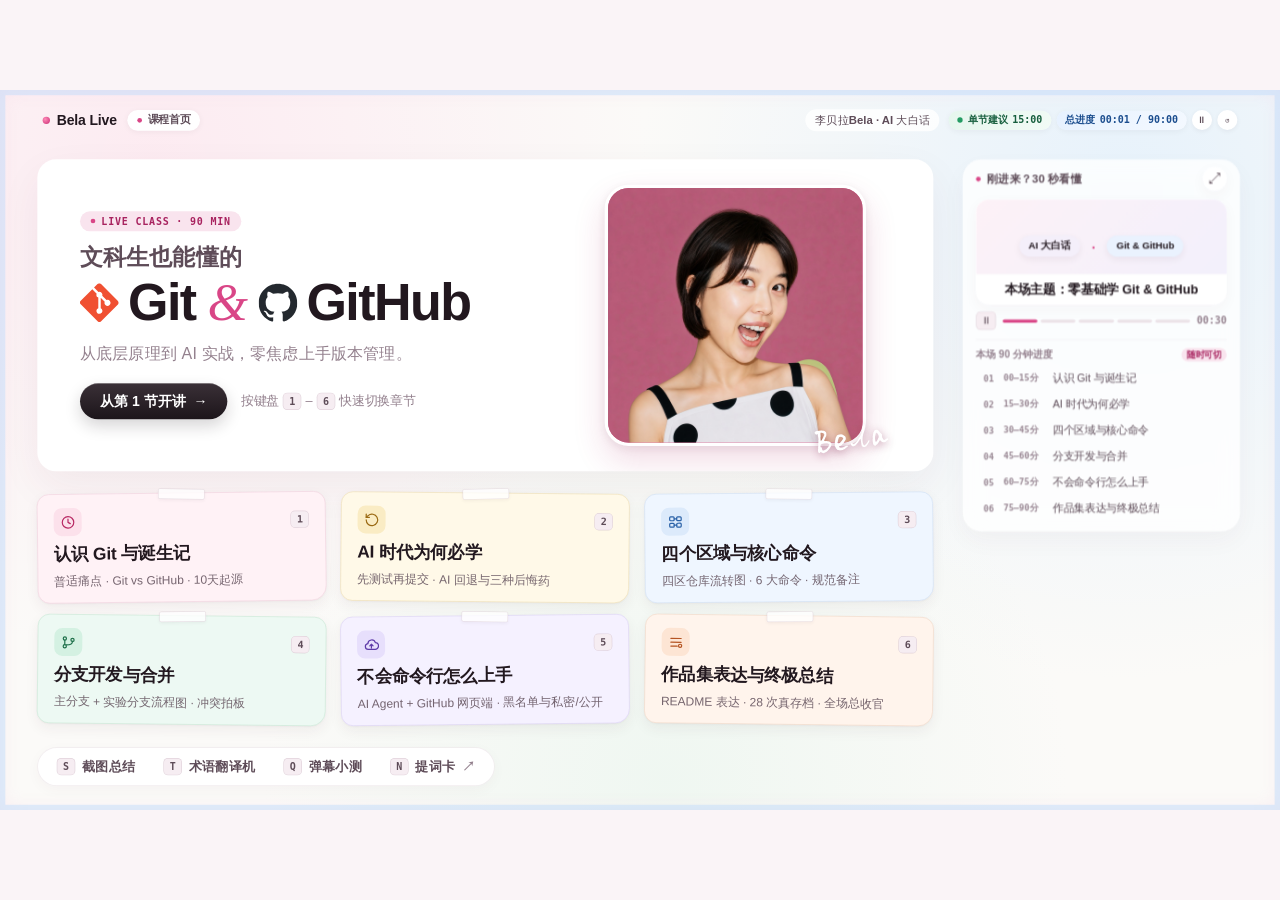
==== commit 7671ce88: "feat: 全新改版 6 节大白话 Git & GitHub 互动直播课、色块流程图与 README 介绍" ====
--- a/index.html
+++ b/index.html
@@ -3,106 +3,119 @@
   <head>
     <meta charset="utf-8" />
     <meta name="viewport" content="width=device-width,initial-scale=1" />
-    <meta name="theme-color" content="#f7dbe8" />
-    <title>Bela OS · 文科生也能懂的 Git &amp; GitHub</title>
+    <meta name="theme-color" content="#faf6f8" />
+    <title>Bela · 文科生也能懂的 Git &amp; GitHub</title>
     <link rel="icon" href="assets/y2k/heart.png" />
     <link rel="stylesheet" href="css/os.css" />
     <link rel="stylesheet" href="css/workshop.css" />
     <link rel="stylesheet" href="css/gallery.css" />
   </head>
   <body>
-    <main id="stage" aria-label="Bela OS 直播桌面">
+    <main id="stage" aria-label="Bela 直播课程主屏">
       <header class="taskbar">
-        <button id="brand" class="os-brand flex items-center" title="回到直播桌面（0）">
-          <span class="pixel-logo" aria-hidden="true"><i></i><i></i><i></i><i></i></span>Bela OS
+        <button id="brand" class="os-brand" title="回到课程首页（0）">
+          <span class="brand-dot" aria-hidden="true"></span>Bela Live
         </button>
-        <span class="bar-divider" aria-hidden="true"></span
-        ><span class="on-air"><i></i><span id="air-title">直播桌面</span></span>
-        <div class="task-right flex items-center">
-          <span class="creator"
-            >♥ &nbsp;李贝拉Bela<span class="on-desktop"> · 文科生学 AI 编程</span></span
-          ><span class="bar-divider"></span><time id="clock"></time>
+        <span class="on-air"><i></i><span id="air-title">课程首页</span></span>
+        <div class="task-right">
+          <span class="creator">李贝拉Bela<span class="on-desktop"> · AI 大白话</span></span>
+          <div class="live-timer" id="live-timer" aria-label="直播与本节计时">
+            <span class="timer-pill is-sec" id="timer-sec-pill" title="当前章节已讲时长 / 建议时长 15 分钟">
+              <i class="timer-dot" aria-hidden="true"></i>
+              <b id="timer-sec-label">单节建议</b>
+              <time id="timer-sec-val">15:00</time>
+            </span>
+            <span class="timer-pill is-tot" title="整场直播累计时长 / 预期总时长 90 分钟">
+              <b>总进度</b>
+              <time id="clock">00:00 / 90:00</time>
+            </span>
+            <button type="button" class="timer-ctrl" id="timer-toggle" title="暂停或继续计时" aria-label="暂停或继续计时">⏸</button>
+            <button type="button" class="timer-ctrl" id="timer-reset" title="重置当前计时" aria-label="重置计时">↺</button>
+          </div>
         </div>
       </header>
-      <section id="home" aria-label="直播节目单">
-        <article class="hero os-window">
-          <div class="chrome">
-            <span class="window-name"><i class="mini-window"></i> Bela.live</span
-            ><span class="chrome-glyphs" aria-hidden="true"><i>–</i><i>□</i></span>
-          </div>
-          <div class="hero-face relative">
-            <div class="hero-art" aria-hidden="true">
-              <div class="photo-disc"></div>
-              <img src="assets/y2k/bela-racer.webp" alt="" /><span class="twinkle big">✦</span
-              ><span class="twinkle small">✧</span><span class="autograph">Bela</span>
-            </div>
-            <div class="hero-copy">
-              <div class="live-label"><b></b> LIVE CLASS</div>
-              <h1>
-                文科生也能懂的<strong>Git <em>&amp;</em> GitHub</strong>
-              </h1>
+      <section id="home" aria-label="直播课程目录">
+        <article class="hero card-surface">
+          <div class="hero-copy">
+            <div class="live-label"><b></b> LIVE CLASS · 90 MIN</div>
+            <h1>
+              <span class="hero-subhead">文科生也能懂的</span>
+              <strong class="hero-brand-title">
+                <svg class="brand-logo is-git" viewBox="0 0 24 24" aria-hidden="true"><path fill="#F05032" d="M23.546 10.93L13.067.452a1.55 1.55 0 0 0-2.188 0L8.708 2.627l2.76 2.76a1.838 1.838 0 0 1 2.327 2.341l2.658 2.66a1.838 1.838 0 0 1 1.9 3.039 1.837 1.837 0 0 1-2.6 0 1.846 1.846 0 0 1-.404-2.01l-2.48-2.48v6.532a1.838 1.838 0 1 1-1.512-.054V8.817a1.838 1.838 0 0 1-.997-2.41L7.63 3.686.454 10.862a1.55 1.55 0 0 0 0 2.189l10.48 10.477a1.55 1.55 0 0 0 2.186 0l10.426-10.426a1.55 1.55 0 0 0 0-2.172z"/></svg>
+                Git <em>&amp;</em>
+                <svg class="brand-logo is-gh" viewBox="0 0 24 24" aria-hidden="true"><path fill="#24292F" d="M12 .297c-6.63 0-12 5.373-12 12 0 5.303 3.438 9.8 8.205 11.385.6.113.82-.258.82-.577 0-.285-.01-1.04-.015-2.04-3.338.724-4.042-1.61-4.042-1.61C4.422 18.07 3.633 17.7 3.633 17.7c-1.087-.744.084-.729.084-.729 1.205.084 1.838 1.236 1.838 1.236 1.07 1.835 2.809 1.305 3.495.998.108-.776.417-1.305.76-1.605-2.665-.3-5.466-1.332-5.466-5.93 0-1.31.465-2.38 1.235-3.22-.135-.303-.54-1.523.105-3.176 0 0 1.005-.322 3.3 1.23.96-.267 1.98-.399 3-.405 1.02.006 2.04.138 3 .405 2.28-1.552 3.285-1.23 3.285-1.23.645 1.653.24 2.873.12 3.176.765.84 1.23 1.91 1.23 3.22 0 4.61-2.805 5.625-5.475 5.92.42.36.81 1.096.81 2.22 0 1.606-.015 2.896-.015 3.286 0 .315.21.69.825.57C20.565 22.092 24 17.592 24 12.297c0-6.627-5.373-12-12-12"/></svg>
+                GitHub
+              </strong>
+            </h1>
+            <p class="hero-lead">从底层原理到 AI 实战，零焦虑上手版本管理。</p>
+            <div class="hero-actions">
               <button class="hero-enter" data-program="1" aria-label="从第一节开讲">
-                开讲 <span aria-hidden="true">↗</span>
+                从第 1 节开讲 <span aria-hidden="true">→</span>
               </button>
+              <span class="hero-shortcut">按键盘 <kbd>1</kbd>–<kbd>6</kbd> 快速切换章节</span>
             </div>
           </div>
+          <div class="hero-art" aria-hidden="true">
+            <div class="portrait-frame">
+              <img src="assets/portraits/bela-cover.jpg" alt="" />
+            </div>
+            <span class="autograph">Bela</span>
+          </div>
         </article>
-        <div class="program-head">
-          <h2>节目单</h2>
-          <span>按 <kbd>1</kbd>–<kbd>6</kbd></span>
-        </div>
-        <nav id="programs" aria-label="六个独立节目"></nav>
+        <nav id="programs" aria-label="六节系统课程"></nav>
       </section>
-      <section id="lesson" class="os-window" aria-labelledby="lesson-title" hidden>
-        <div class="chrome">
-          <span class="window-name"><i class="mini-window"></i><span id="lesson-file"></span></span
-          ><button
+      <section id="lesson" class="card-surface" aria-labelledby="lesson-title" hidden>
+        <div class="lesson-heading">
+          <div class="lesson-title-row">
+            <span class="lesson-kicker" id="lesson-file"></span>
+            <h1 id="lesson-title"></h1>
+          </div>
+          <button
             class="chrome-close"
             id="close-lesson"
-            title="回到桌面（Esc）"
-            aria-label="关闭节目，回到桌面"
+            title="回到首页（Esc）"
+            aria-label="关闭节目，回到首页"
           >
             ×
           </button>
         </div>
-        <div class="lesson-heading">
-          <h1 id="lesson-title"></h1>
-          <p><b>刚进来的朋友</b></p>
-        </div>
         <div id="lesson-body"></div>
         <nav class="stepnav" aria-label="节目步骤">
-          <span id="step-pos"></span><span id="step-name"></span>
+          <span id="step-pos"></span>
+          <span id="lesson-intro" class="step-hint"></span>
+          <span id="step-name" hidden></span>
           <div><button id="previous">← 上一步</button><button id="next">下一步 →</button></div>
         </nav>
       </section>
-      <aside class="recap os-window" id="recap">
-        <div class="chrome">
-          <span class="window-name"><span class="blink-dot"></span> REPLAY.exe</span
-          ><button
+      <aside class="recap card-surface" id="recap">
+        <div class="recap-head">
+          <span class="recap-title"><span class="blink-dot"></span> 刚进来？30 秒看懂</span>
+          <button
             id="loop-expand"
             class="chrome-close"
             aria-label="放大回顾播放器（L）"
-            title="放大播放 L"
+            title="放大播放（L）"
           >
             ⤢
           </button>
         </div>
         <div class="recap-inside">
-          <div class="recap-kicker">
-            <span class="radiowaves" aria-hidden="true">▂▅▇▃▆</span> ON REPEAT
-          </div>
-          <h2>
-            <span>刚进来？<br /></span>30 秒看懂
-          </h2>
           <div id="mini-frame" class="loop-frame"></div>
           <div class="playback">
             <button id="loop-pause" aria-label="暂停循环"></button>
             <div id="mini-bars" class="play-bars"></div>
             <span class="runtime">00:30</span>
           </div>
+          <div class="roadmap-wrap">
+            <div class="roadmap-head"><span>本场 90 分钟进度</span><b>随时可切</b></div>
+            <div id="live-roadmap" class="live-roadmap" aria-label="直播进度时间线"></div>
+          </div>
         </div>
       </aside>
       <nav id="utilities" aria-label="直播工具">
+        <button data-tool="summary" title="本节高光截图总结（S）" aria-label="本节截图总结">
+          <kbd>S</kbd><span class="tool-text">截图总结</span>
+        </button>
         <button data-tool="glossary" title="术语翻译机（T）" aria-label="术语翻译机">
           <kbd>T</kbd><span class="tool-text">术语翻译机</span>
         </button>
@@ -110,15 +123,14 @@
           <kbd>Q</kbd><span class="tool-text">弹幕小测</span>
         </button>
         <button data-tool="notes" title="主讲提词卡（N）" aria-label="主讲提词卡">
-          <kbd>N</kbd><span class="tool-text">提词卡</span
-          ><span class="out-arrow" aria-hidden="true">↗</span>
+          <kbd>N</kbd><span class="tool-text">提词卡</span><span class="out-arrow" aria-hidden="true">↗</span>
         </button>
       </nav>
       <section id="overlay" role="dialog" aria-modal="true" aria-labelledby="modal-title" hidden>
-        <div id="modal" class="os-window">
-          <div class="chrome">
-            <span class="window-name"><i class="mini-window"></i> Bela OS</span
-            ><button class="chrome-close" id="modal-close" aria-label="关闭浮窗">×</button>
+        <div id="modal" class="card-surface">
+          <div class="lesson-topbar">
+            <span class="lesson-kicker">BELA LIVE</span>
+            <button class="chrome-close" id="modal-close" aria-label="关闭浮窗">×</button>
           </div>
           <div id="modal-body"></div>
         </div>
@@ -127,11 +139,7 @@
     <noscript
       ><article class="fallback">
         <h1>文科生也能懂的 Git &amp; GitHub</h1>
-        <p>Git 把你主动提交的修改留在电脑上。GitHub 能托管这些记录，让别人一起改作品。</p>
-        <p>
-          六节节目依次是论文时光机、分支、GitHub 协作、开源故事、AI 改坏后的恢复，以及个人网站的 28
-          次存档。打开 JavaScript 即可参与演示。
-        </p>
+        <p>Git 像电脑里的版本档案柜，把你主动提交的修改按顺序留在本地。GitHub 能托管这些记录，让大家一起改作品。</p>
       </article></noscript
     >
     <script src="data/commits.js"></script>
--- a/css/os.css
+++ b/css/os.css
@@ -1,18 +1,26 @@
 @font-face {
-  font-family: Silkscreen;
-  src: url('../assets/fonts/silkscreen.woff2') format('woff2');
+  font-family: BelaHand;
+  src: url('../assets/fonts/lidali-hand.woff2') format('woff2');
   font-display: swap;
 }
 :root {
-  --ink: #391b33;
-  --muted: #6f4c63;
-  --paper: #fff8fb;
-  --pink: #f5c6da;
-  --accent: #be2b71;
-  --mint: #c4eadb;
-  --line: #693c59;
-  --pixel: Silkscreen, ui-monospace, monospace;
-  font-family: 'PingFang SC', 'Microsoft YaHei', 'Hiragino Sans GB', Arial, sans-serif;
+  --bg-canvas: #faf4f7;
+  --surface: #ffffff;
+  --surface-tint: #f6edf2;
+  --ink: #22181f;
+  --ink-soft: #5e4c58;
+  --muted: #94818e;
+  --accent: #d94687;
+  --accent-soft: #f9e4ee;
+  --accent-deep: #a8235f;
+  --line: rgba(160, 125, 146, 0.14);
+  --line-strong: rgba(160, 125, 146, 0.24);
+  --shadow-lg: 0 24px 64px rgba(82, 36, 64, 0.06);
+  --shadow-md: 0 14px 36px rgba(82, 36, 64, 0.045);
+  --shadow-sm: 0 6px 20px rgba(82, 36, 64, 0.035);
+  --mono: ui-monospace, 'SFMono-Regular', Menlo, monospace;
+  --serif: 'Instrument Serif', 'Playfair Display', Georgia, 'Songti SC', serif;
+  font-family: -apple-system, BlinkMacSystemFont, 'SF Pro Display', 'PingFang SC', 'Hiragino Sans GB', 'Microsoft YaHei', sans-serif;
   color: var(--ink);
 }
 * {
@@ -21,7 +29,8 @@
 body {
   margin: 0;
   overflow: hidden;
-  background: #211521;
+  background: var(--bg-canvas);
+  -webkit-font-smoothing: antialiased;
 }
 button,
 input,
@@ -31,31 +40,38 @@
 }
 button {
   cursor: pointer;
+  line-height: 1.25;
+  -webkit-appearance: none;
+  appearance: none;
+  transition: transform 0.22s cubic-bezier(0.22, 1, 0.36, 1),
+    box-shadow 0.22s cubic-bezier(0.22, 1, 0.36, 1),
+    background 0.22s ease,
+    color 0.18s ease;
 }
 button:focus-visible,
 a:focus-visible,
 input:focus-visible,
 textarea:focus-visible {
-  outline: 5px solid #326896;
-  outline-offset: 4px;
+  outline: 3px solid var(--accent);
+  outline-offset: 3px;
 }
 button:disabled {
   cursor: default;
 }
 button:active:not(:disabled) {
-  transform: translateY(2px);
+  transform: translateY(0.5px) scale(0.97);
 }
 [hidden] {
   display: none !important;
 }
 h1,
 h2,
+h3,
 p {
   margin: 0;
 }
-button {
-  line-height: 1.2;
-}
+
+/* Little Plains Luminous Warm-White Canvas + Soft Sky & Rose Watercolor Perimeter Frame */
 #stage {
   position: absolute;
   left: 50%;
@@ -64,598 +80,966 @@
   height: 1080px;
   transform: translate(-50%, -50%) scale(var(--zoom, 1));
   overflow: hidden;
-  background-color: #f6ddea;
+  background-color: #fbfaf8;
   background-image:
-    radial-gradient(#bd9cb066 1px, transparent 1.6px),
-    linear-gradient(120deg, #fbe7ee 5%, #f3d4e4 63%, #ecd4e9 100%);
-  background-size:
-    9px 9px,
-    100% 100%;
-}
+    radial-gradient(circle at 12% 10%, rgba(255, 214, 232, 0.42) 0%, rgba(255, 214, 232, 0) 38%),
+    radial-gradient(circle at 88% 14%, rgba(206, 232, 255, 0.45) 0%, rgba(206, 232, 255, 0) 38%),
+    radial-gradient(circle at 52% 96%, rgba(220, 242, 230, 0.38) 0%, rgba(220, 242, 230, 0) 42%);
+  box-shadow:
+    inset 0 0 0 8px rgba(190, 220, 250, 0.48),
+    inset 0 0 28px rgba(242, 200, 224, 0.32);
+}
+
+/* Borderless Floating Editorial Top Header (Little Plains style — no boxy top bar!) */
 .taskbar {
   height: 76px;
   display: flex;
   align-items: center;
-  gap: 30px;
-  padding: 0 55px;
-  background: #fff2f8;
-  border-bottom: 3px solid var(--ink);
-  box-shadow: 0 5px 0 #a9789340;
-  font-size: 28px;
+  gap: 16px;
+  padding: 14px 64px 0;
+  background: transparent;
+  border-bottom: 0;
+  font-size: 18px;
   position: relative;
+  z-index: 3;
 }
 .os-brand {
   border: 0;
   background: none;
-  display: flex;
-  align-items: center;
-  gap: 18px;
-  font: 35px var(--pixel);
+  display: inline-flex;
+  align-items: center;
+  gap: 10px;
+  font-size: 21px;
+  font-weight: 700;
+  letter-spacing: -0.01em;
   color: var(--ink);
-  padding: 3px 0;
-  letter-spacing: -2px;
-}
-.pixel-logo {
-  display: grid;
-  grid-template-columns: repeat(2, 12px);
-  gap: 3px;
-  transform: rotate(-7deg);
-}
-.pixel-logo i {
-  height: 12px;
-  background: var(--ink);
-}
-.pixel-logo i:first-child {
-  background: var(--accent);
-}
-.bar-divider {
-  height: 30px;
-  width: 2px;
-  background: #a78396;
+  padding: 4px 0;
+}
+.brand-dot {
+  width: 11px;
+  height: 11px;
+  border-radius: 50%;
+  background: radial-gradient(circle at 35% 35%, #ff8cb8 0%, #d94687 70%);
 }
 .on-air {
-  display: flex;
-  align-items: center;
-  gap: 13px;
-  font-weight: 650;
+  display: inline-flex;
+  align-items: center;
+  gap: 8px;
+  padding: 5px 15px;
+  border-radius: 99px;
+  background: #ffffff;
+  box-shadow: 0 2px 10px rgba(45, 22, 38, 0.05);
+  font-weight: 600;
+  font-size: 16px;
+  color: var(--ink-soft);
 }
 .on-air i,
 .live-label b,
 .blink-dot {
-  width: 12px;
-  height: 12px;
+  width: 7px;
+  height: 7px;
   border-radius: 50%;
-  background: #cb3577;
+  background: var(--accent);
 }
 .task-right {
   margin-left: auto;
   display: flex;
   align-items: center;
-  gap: 25px;
+  gap: 14px;
 }
 .creator {
-  font-size: 25px;
+  font-size: 17px;
+  font-weight: 560;
+  color: var(--ink-soft);
+  background: rgba(255, 255, 255, 0.82);
+  padding: 5px 14px;
+  border-radius: 99px;
+}
+.live-timer {
+  display: inline-flex;
+  align-items: center;
+  gap: 8px;
+}
+.timer-pill {
+  display: inline-flex;
+  align-items: center;
+  gap: 7px;
+  padding: 5px 13px;
+  border-radius: 99px;
+  font-size: 15px;
+  background: #ffffff;
+  box-shadow: 0 2px 10px rgba(45, 22, 38, 0.05);
+}
+.timer-pill b {
   font-weight: 650;
-}
-.task-right time {
-  font: 28px var(--pixel);
-  min-width: 112px;
-  text-align: right;
-}
-.os-window {
-  border: 3px solid var(--ink);
-  border-radius: 9px;
-  background: var(--paper);
-  box-shadow: 7px 8px 0 #70455d;
+  color: var(--ink-soft);
+}
+.timer-pill time {
+  font: 650 15px var(--mono);
+  font-variant-numeric: tabular-nums;
+  color: var(--ink);
+}
+.timer-pill.is-sec {
+  background: linear-gradient(135deg, #e5f6ed 0%, #f2fbf6 100%);
+}
+.timer-pill.is-sec b,
+.timer-pill.is-sec time {
+  color: #165e3d;
+}
+.timer-dot {
+  width: 8px;
+  height: 8px;
+  border-radius: 50%;
+  background: #249c63;
+}
+.timer-pill.is-sec.is-warn {
+  background: linear-gradient(135deg, #fdf0d2 0%, #fff8e8 100%);
+}
+.timer-pill.is-sec.is-warn b,
+.timer-pill.is-sec.is-warn time {
+  color: #96540e;
+}
+.timer-pill.is-sec.is-warn .timer-dot {
+  background: #e08b24;
+}
+.timer-pill.is-sec.is-over {
+  background: linear-gradient(135deg, #fde0eb 0%, #fff1f6 100%);
+}
+.timer-pill.is-sec.is-over b,
+.timer-pill.is-sec.is-over time {
+  color: #ab1d56;
+}
+.timer-pill.is-sec.is-over .timer-dot {
+  background: #d93876;
+}
+.timer-pill.is-tot {
+  background: linear-gradient(135deg, #e6f1ff 0%, #f4f9ff 100%);
+}
+.timer-pill.is-tot b,
+.timer-pill.is-tot time {
+  color: #1c4e8f;
+}
+.timer-ctrl {
+  width: 30px;
+  height: 30px;
+  border: 0;
+  border-radius: 50%;
+  background: #ffffff;
+  box-shadow: 0 2px 8px rgba(45, 22, 38, 0.06);
+  color: var(--ink-soft);
+  font-size: 14px;
+  display: grid;
+  place-items: center;
+  padding: 0;
+  transition: background 0.15s, color 0.15s, transform 0.15s;
+}
+.timer-ctrl:hover {
+  background: var(--ink);
+  color: #ffffff;
+}
+
+/* Soft Borderless Editorial Card Surface */
+.card-surface {
+  background: var(--surface);
+  border: 0;
+  border-radius: 28px;
+  box-shadow: var(--shadow-lg);
   overflow: hidden;
 }
-.chrome {
-  height: 52px;
-  background: linear-gradient(100deg, #eaa7c8, #f7cddd 72%, #f3c0d9);
-  border-bottom: 3px solid var(--ink);
-  display: flex;
-  align-items: center;
-  justify-content: space-between;
-  padding: 0 17px;
-  color: var(--ink);
-  font-weight: 700;
-  font-size: 26px;
-}
-.window-name {
-  display: flex;
-  align-items: center;
-  gap: 13px;
-}
-.mini-window {
-  display: inline-block;
-  width: 23px;
-  height: 20px;
-  border: 2px solid var(--ink);
-  border-top-width: 6px;
-  background: #fff6fb;
-  box-shadow: 2px 2px #a66a8b;
-}
-.chrome-glyphs {
-  display: flex;
-  gap: 7px;
-}
-.chrome-glyphs i,
 .chrome-close {
-  font:
-    700 24px/1 Arial,
-    sans-serif;
+  font: 500 20px/1 Arial, sans-serif;
   display: grid;
   place-items: center;
-  width: 32px;
-  height: 30px;
-  background: #fff1f8;
-  border: 2px solid var(--ink);
-  border-radius: 3px;
-  color: var(--ink);
-  box-shadow: 2px 2px #ae7894;
+  width: 36px;
+  height: 36px;
+  background: rgba(255, 255, 255, 0.85);
+  border: 0;
+  border-radius: 99px;
+  color: var(--ink-soft);
   padding: 0;
-}
+  box-shadow: var(--shadow-sm);
+  transition: background 0.15s, color 0.15s, transform 0.15s;
+}
+.chrome-close:hover {
+  background: #ffffff;
+  color: var(--accent-deep);
+  transform: scale(1.05);
+}
+
+/* ============================================================================
+ * HOMEPAGE: Bright Apple-Grade Bento Layout (Single Focus + 6 Clean Chapters)
+ * ========================================================================== */
 .hero {
   position: absolute;
-  left: 62px;
-  top: 119px;
-  width: 1290px;
-  height: 423px;
-}
-.hero-face {
+  left: 56px;
+  top: 104px;
+  width: 1344px;
+  height: 468px;
+  display: grid;
+  grid-template-columns: 1.18fr 0.82fr;
+  align-items: center;
+  padding: 0 44px 0 64px;
+  isolation: isolate;
+}
+.hero-copy {
   position: relative;
-  height: calc(100% - 52px);
-  isolation: isolate;
-  overflow: hidden;
-  background: #eab9d2;
-}
-.hero-face:before {
-  content: '';
-  position: absolute;
-  inset: 0;
-  background:
-    linear-gradient(95deg, #ffe8f2 2%, #ffe4edd9 49%, #e68ebf70 100%),
-    url('../assets/y2k/paper-sky.webp') center 52% / cover;
-  z-index: -2;
-}
-.hero-art {
-  position: absolute;
-  right: 2px;
-  bottom: 0;
-  width: 510px;
-  height: 100%;
-  z-index: -1;
-}
-.hero-art img {
-  position: absolute;
-  width: 376px;
-  height: 490px;
-  object-fit: cover;
-  object-position: top;
-  right: 44px;
-  top: 5px;
-  filter: drop-shadow(6px 2px 0px #fff3fc);
-}
-.photo-disc {
-  position: absolute;
-  width: 366px;
-  height: 260px;
-  border: 3px solid #ffeaf7b8;
-  border-radius: 50%;
-  background: linear-gradient(115deg, #ed9eca9c, #d38bb868);
-  right: 34px;
-  bottom: 31px;
-  transform: rotate(-19deg);
-}
-.twinkle {
-  position: absolute;
-  color: #fff7fc;
-  text-shadow: 2px 2px #774566;
-}
-.twinkle.big {
-  font-size: 81px;
-  right: 33px;
-  top: 20px;
-}
-.twinkle.small {
-  font-size: 56px;
-  left: 40px;
-  bottom: 40px;
-}
-.hero-copy {
-  padding: 32px 48px;
-  position: relative;
-  width: max-content;
+  z-index: 2;
+  display: flex;
+  flex-direction: column;
+  align-items: flex-start;
+  gap: 18px;
 }
 .live-label {
   display: inline-flex;
   align-items: center;
-  gap: 11px;
-  border: 2px solid var(--ink);
-  box-shadow: 3px 3px #ba839d;
-  background: #fff3f7;
-  padding: 3px 11px;
-  font: 21px var(--pixel);
-  transform: rotate(-2deg);
-}
-.live-label b {
-  width: 10px;
-  height: 10px;
+  gap: 9px;
+  padding: 6px 16px;
+  border-radius: 99px;
+  background: var(--accent-soft);
+  font: 700 15px var(--mono);
+  color: var(--accent-deep);
+  letter-spacing: 0.08em;
 }
 .hero-copy h1 {
-  margin: 13px 0 14px;
-  font-size: 55px;
-  line-height: 1.12;
-  letter-spacing: -2px;
+  display: flex;
+  flex-direction: column;
+  gap: 6px;
+}
+.hero-subhead {
+  font-size: 34px;
+  font-weight: 600;
+  color: var(--ink-soft);
+  letter-spacing: 0.02em;
+  line-height: 1.25;
 }
 .hero-copy strong {
-  display: block;
-  font:
-    900 109px/0.99 Arial,
-    'Helvetica Neue',
-    sans-serif;
-  letter-spacing: -7px;
-  color: #3e1733;
+  display: inline-flex;
+  align-items: center;
+  gap: 14px;
+  font-size: 78px;
+  font-weight: 820;
+  line-height: 1.05;
+  letter-spacing: -0.03em;
+  color: var(--ink);
+  white-space: nowrap;
+}
+.brand-logo {
+  width: 58px;
+  height: 58px;
+  flex: none;
 }
 .hero-copy em {
   font-family: Georgia, serif;
   font-weight: 400;
-  color: #a93e72;
-  letter-spacing: -5px;
+  font-style: italic;
+  color: var(--accent);
+  margin: 0 4px;
+}
+.hero-lead {
+  font-size: 24px;
+  font-weight: 450;
+  color: var(--muted);
+  line-height: 1.5;
+  letter-spacing: 0.01em;
+}
+.hero-actions {
+  margin-top: 8px;
+  display: flex;
+  align-items: center;
+  gap: 20px;
 }
 .hero-enter {
-  display: flex;
-  align-items: center;
-  gap: 25px;
+  display: inline-flex;
+  align-items: center;
+  gap: 12px;
+  background: linear-gradient(180deg, #3a3037 0%, #1c151a 100%);
+  color: #ffffff;
+  font-size: 21px;
+  font-weight: 650;
+  padding: 14px 30px;
+  border: 0;
+  border-radius: 99px;
+  box-shadow: inset 0 1px 0 rgba(255, 255, 255, 0.22), 0 10px 24px rgba(29, 22, 28, 0.18);
+}
+.hero-enter:hover {
+  background: linear-gradient(180deg, #e64b8d 0%, #bd2263 100%);
+  transform: translateY(-2px);
+  box-shadow: inset 0 1px 0 rgba(255, 255, 255, 0.32), 0 14px 28px rgba(189, 34, 99, 0.28);
+}
+.hero-shortcut {
+  font-size: 19px;
+  color: var(--muted);
+  display: inline-flex;
+  align-items: center;
+  gap: 6px;
+}
+.hero-art {
+  position: relative;
+  height: 100%;
+  display: flex;
+  align-items: center;
+  justify-content: center;
+}
+.portrait-frame {
+  position: relative;
+  width: 392px;
+  height: 392px;
+  border-radius: 36px;
+  overflow: hidden;
+  border: 5px solid #ffffff;
+  box-shadow: 0 22px 48px rgba(176, 33, 96, 0.16), 0 4px 12px rgba(45, 22, 38, 0.08);
+  background: #d8608f;
+}
+.portrait-frame img {
+  width: 100%;
+  height: 100%;
+  object-fit: cover;
+  object-position: center 20%;
+  display: block;
+}
+.autograph {
+  position: absolute;
+  right: 22px;
+  bottom: 24px;
+  transform: rotate(-8deg);
+  font: 48px/1 BelaHand, cursive;
+  color: #ffffff;
+  text-shadow: 0 3px 12px rgba(124, 24, 68, 0.45);
+}
+
+/* 6 Tactile Pastel Sticky-Note Cards (Apple Freeform / FigJam Warmth) */
+#programs {
+  position: absolute;
+  left: 56px;
+  top: 604px;
+  width: 1344px;
+  display: grid;
+  grid-template-columns: repeat(3, 1fr);
+  gap: 20px 22px;
+}
+.program-launch {
+  position: relative;
+  display: flex;
+  flex-direction: column;
+  align-items: flex-start;
+  justify-content: space-between;
+  gap: 8px;
+  text-align: left;
+  background: var(--note-bg, #fff7fa);
+  border: 1px solid var(--note-border, #f0dce5);
+  border-radius: 18px 18px 22px 18px;
+  box-shadow: 0 8px 20px rgba(68, 36, 58, 0.06), 0 1px 3px rgba(68, 36, 58, 0.04);
+  height: 164px;
+  padding: 20px 24px 20px;
+  transform: rotate(var(--note-tilt, 0deg));
+  transition: transform 0.2s ease, box-shadow 0.2s ease, border-color 0.2s ease;
+}
+.program-launch::before {
+  content: '';
+  position: absolute;
+  top: -7px;
+  left: 50%;
+  width: 68px;
+  height: 14px;
+  transform: translateX(-50%) rotate(var(--tape-tilt, -1.5deg));
+  border-radius: 3px;
+  background: rgba(255, 255, 255, 0.78);
+  border: 1px solid rgba(206, 186, 198, 0.42);
+  box-shadow: 0 2px 5px rgba(68, 36, 58, 0.05);
+}
+.program-launch[data-program="1"] {
+  --note-bg: #fff2f6;
+  --note-border: #f4d6e1;
+  --note-icon-bg: #fce1eb;
+  --note-icon-fg: #b82964;
+  --note-tilt: -0.7deg;
+  --tape-tilt: 1.5deg;
+}
+.program-launch[data-program="2"] {
+  --note-bg: #fff9e8;
+  --note-border: #f0e1b9;
+  --note-icon-bg: #faecc4;
+  --note-icon-fg: #9a6912;
+  --note-tilt: 0.55deg;
+  --tape-tilt: -1.8deg;
+}
+.program-launch[data-program="3"] {
+  --note-bg: #eff6ff;
+  --note-border: #d4e3f7;
+  --note-icon-bg: #dceafb;
+  --note-icon-fg: #2b62a8;
+  --note-tilt: -0.5deg;
+  --tape-tilt: 1.2deg;
+}
+.program-launch[data-program="4"] {
+  --note-bg: #edf9f3;
+  --note-border: #ccead9;
+  --note-icon-bg: #d4f1e2;
+  --note-icon-fg: #20724c;
+  --note-tilt: 0.65deg;
+  --tape-tilt: -1.4deg;
+}
+.program-launch[data-program="5"] {
+  --note-bg: #f5f1ff;
+  --note-border: #dfd6f7;
+  --note-icon-bg: #e7dffc;
+  --note-icon-fg: #5e3aa8;
+  --note-tilt: -0.6deg;
+  --tape-tilt: 1.6deg;
+}
+.program-launch[data-program="6"] {
+  --note-bg: #fff4ec;
+  --note-border: #f3dccb;
+  --note-icon-bg: #fde5d4;
+  --note-icon-fg: #b55422;
+  --note-tilt: 0.7deg;
+  --tape-tilt: -1.2deg;
+}
+.program-launch:hover,
+.program-launch:focus-visible {
+  transform: rotate(0deg) translateY(-5px);
+  border-color: var(--note-icon-fg, var(--accent));
+  box-shadow: 0 18px 34px rgba(68, 36, 58, 0.11), 0 4px 10px rgba(68, 36, 58, 0.05);
+  z-index: 2;
+}
+.prog-top {
+  width: 100%;
+  display: flex;
+  align-items: center;
+  justify-content: space-between;
+}
+.prog-svg {
+  width: 42px;
+  height: 42px;
+  border-radius: 12px;
+  background: var(--note-icon-bg, var(--accent-soft));
+  color: var(--note-icon-fg, var(--accent-deep));
+  display: grid;
+  place-items: center;
+}
+.prog-svg svg {
+  width: 23px;
+  height: 23px;
+}
+.prog-name {
+  font-size: 26px;
+  font-weight: 740;
+  letter-spacing: -0.01em;
+  color: var(--ink);
+  line-height: 1.22;
+}
+.prog-sub {
+  display: block;
+  font-size: 18px;
+  font-weight: 500;
+  color: var(--ink-soft);
+  opacity: 0.85;
+  line-height: 1.3;
+}
+
+/* Top-Right Open Editorial Recap Card (Borderless & Light) */
+.recap {
+  position: absolute;
+  left: 1444px;
+  top: 104px;
+  width: 416px;
+  border-radius: 28px;
+  background: rgba(255, 255, 255, 0.78);
+  backdrop-filter: blur(16px);
+  -webkit-backdrop-filter: blur(16px);
+  box-shadow: var(--shadow-md);
+}
+.recap-head {
+  height: 48px;
+  padding: 10px 20px 0;
+  border-bottom: 0;
+  display: flex;
+  align-items: center;
+  justify-content: space-between;
+  background: transparent;
+}
+.recap-title {
+  display: inline-flex;
+  align-items: center;
+  gap: 9px;
+  font-size: 17px;
+  font-weight: 650;
+  color: var(--ink-soft);
+}
+.recap-inside {
+  padding: 12px 20px 18px;
+}
+.loop-frame {
+  border: 0;
+  border-radius: 20px;
+  overflow: hidden;
+  background: #ffffff;
+  box-shadow: var(--shadow-sm);
+}
+.loop-visual {
+  position: relative;
+  display: grid;
+  place-items: center;
+  height: 112px;
+  background: linear-gradient(135deg, #fdf2f7 0%, #f3f0fc 100%);
+  overflow: hidden;
+}
+.loop-visual .sheet {
+  position: absolute;
+  width: 122px;
+  height: 60px;
+  border: 1.5px solid #d9c8d4;
+  border-radius: 10px;
+  background: #ffffff;
+  box-shadow: 0 6px 14px rgba(45, 22, 38, 0.07);
+  display: grid;
+  place-items: center;
+  font: 700 18px var(--mono);
+  color: var(--ink-soft);
+}
+.sheet.a {
+  transform: translate(-40px, -16px) rotate(-7deg);
+  background: #f8f5fa;
+}
+.sheet.b {
+  transform: translate(2px, -2px) rotate(2deg);
+  background: #fcf7fa;
+}
+.sheet.c {
+  transform: translate(32px, 18px) rotate(-4deg);
+  color: var(--accent-deep);
+  border-color: rgba(223, 59, 129, 0.35);
+  animation: sheet-in 0.4s ease-out;
+}
+.loop-caption {
+  padding: 10px 10px;
+  min-height: 46px;
+  display: flex;
+  align-items: center;
+  justify-content: center;
+  text-align: center;
+  font-weight: 650;
+  font-size: 19px;
+  color: var(--ink);
+}
+.playback {
+  display: flex;
+  align-items: center;
+  gap: 10px;
+  margin-top: 10px;
+}
+.playback button {
+  width: 30px;
+  height: 28px;
+  background: var(--surface-tint);
+  border: 1px solid var(--line-strong);
+  border-radius: 7px;
+  font: bold 13px Arial;
+  color: var(--ink-soft);
+}
+.play-bars {
+  display: flex;
+  gap: 5px;
+  flex: 1;
+}
+.play-bars i {
+  height: 5px;
+  border-radius: 99px;
+  background: #ece3e8;
+  flex: 1;
+}
+.play-bars i.mark {
+  background: var(--accent);
+}
+.runtime {
+  font: 600 15px var(--mono);
+  color: var(--muted);
+}
+
+/* Live 90-Minute Roadmap inside Recap (stays strictly above y=760px camera safe line) */
+.roadmap-wrap {
+  margin-top: 14px;
+  padding-top: 12px;
+  border-top: 1px solid var(--line);
+}
+.roadmap-head {
+  display: flex;
+  align-items: center;
+  justify-content: space-between;
+  font-size: 15px;
+  font-weight: 700;
+  color: var(--muted);
+  margin-bottom: 8px;
+}
+.roadmap-head b {
+  font-weight: 600;
+  color: var(--accent-deep);
+  background: var(--accent-soft);
+  padding: 1px 8px;
+  border-radius: 99px;
+  font-size: 13px;
+}
+.live-roadmap {
+  display: grid;
+  gap: 5px;
+}
+.rm-item {
+  display: grid;
+  grid-template-columns: 22px 66px 1fr auto;
+  align-items: center;
+  gap: 8px;
+  width: 100%;
+  padding: 6px 10px;
+  border: 1px solid transparent;
+  border-radius: 10px;
+  background: transparent;
+  text-align: left;
+  font-size: 16px;
+  color: var(--ink-soft);
+  transition: background 0.15s, border-color 0.15s;
+}
+.rm-item:hover {
+  background: var(--surface-tint);
+  border-color: var(--line);
+}
+.rm-item.is-done {
+  color: var(--muted);
+}
+.rm-item.is-current {
+  background: var(--accent-soft);
+  border-color: rgba(223, 59, 129, 0.34);
+  color: var(--ink);
+  font-weight: 700;
+}
+.rm-num {
+  font: 700 13px var(--mono);
+  color: var(--muted);
+}
+.rm-item.is-current .rm-num {
+  color: var(--accent-deep);
+}
+.rm-time {
+  font: 600 13px var(--mono);
+  color: var(--muted);
+}
+.rm-name {
+  white-space: nowrap;
+  overflow: hidden;
+  text-overflow: ellipsis;
+}
+.rm-tag {
+  font-size: 12px;
+  font-weight: 700;
+  padding: 1px 7px;
+  border-radius: 99px;
+  background: var(--accent);
+  color: #fff;
+}
+
+/* Screenshot Takeaway Summary Modal */
+.sum-tabs {
+  display: flex;
+  align-items: center;
+  justify-content: space-between;
+  gap: 12px;
+  margin-bottom: 18px;
+}
+.sum-switch {
+  display: inline-flex;
+  gap: 8px;
+  background: var(--surface-tint);
+  padding: 5px;
+  border-radius: 99px;
+  border: 1px solid var(--line);
+}
+.sum-switch button {
+  border: 0;
+  background: transparent;
+  padding: 7px 18px;
+  border-radius: 99px;
+  font-size: 20px;
+  font-weight: 650;
+  color: var(--ink-soft);
+}
+.sum-switch button[aria-pressed='true'] {
   background: var(--ink);
-  color: #fff8fb;
-  font-size: 29px;
+  color: #fff;
+}
+.sum-badge {
+  font-size: 18px;
   font-weight: 700;
-  padding: 12px 23px;
-  border: 2px solid var(--ink);
-  box-shadow: 4px 4px #cb8dad;
-  border-radius: 5px;
-}
-.hero-enter span {
-  font-family: Arial, sans-serif;
-}
-.hero-enter:hover {
-  background: #672348;
-}
-.program-head {
-  position: absolute;
-  left: 64px;
-  top: 576px;
-  width: 1287px;
-  display: flex;
-  align-items: center;
-  gap: 30px;
-}
-.program-head:after {
-  content: '';
-  height: 2px;
-  flex: 1;
-  background: #c898ad;
-}
-.program-head h2 {
-  font-size: 41px;
-  letter-spacing: -2px;
-}
-.program-head span {
-  font-size: 25px;
-  color: var(--muted);
-}
+  padding: 6px 14px;
+  border-radius: 99px;
+  background: #fff4d6;
+  color: #8c5c0c;
+  border: 1px solid #f0d797;
+}
+.sum-mantra {
+  padding: 20px 24px;
+  border-radius: 18px;
+  background: linear-gradient(115deg, #fff1f7 0%, #f5f0ff 100%);
+  border: 1.5px solid rgba(223, 59, 129, 0.24);
+  font-size: 30px;
+  font-weight: 800;
+  color: var(--ink);
+  margin-bottom: 18px;
+  line-height: 1.38;
+}
+.sum-points {
+  list-style: none;
+  padding: 0;
+  margin: 0;
+  display: grid;
+  gap: 12px;
+}
+.sum-points li {
+  display: grid;
+  grid-template-columns: 36px 1fr;
+  gap: 12px;
+  align-items: start;
+  padding: 14px 18px;
+  border-radius: 14px;
+  background: var(--surface-tint);
+  border: 1px solid var(--line);
+  font-size: 23px;
+  line-height: 1.48;
+}
+.sum-points li b {
+  display: grid;
+  place-items: center;
+  width: 32px;
+  height: 32px;
+  border-radius: 99px;
+  background: var(--accent-soft);
+  color: var(--accent-deep);
+  font: 700 17px var(--mono);
+}
+.sum-all-grid {
+  display: grid;
+  grid-template-columns: 1fr 1fr;
+  gap: 12px;
+}
+.sum-all-card {
+  padding: 14px 18px;
+  border-radius: 16px;
+  background: var(--surface-tint);
+  border: 1px solid var(--line);
+  display: grid;
+  gap: 6px;
+}
+.sum-all-card strong {
+  font-size: 22px;
+  color: var(--accent-deep);
+}
+.sum-all-card p {
+  font-size: 21px;
+  font-weight: 650;
+  color: var(--ink);
+  line-height: 1.4;
+}
+
+/* Crisp Keycap & Bottom Utility Bar */
 kbd {
-  font: 22px var(--pixel);
-  border: 2px solid #816073;
-  border-bottom-width: 3px;
-  border-radius: 4px;
+  font: 700 15px var(--mono);
+  border: 1px solid var(--line-strong);
+  border-radius: 7px;
   display: inline-grid;
   place-items: center;
-  min-width: 35px;
-  height: 32px;
-  background: #fff8fc;
-  vertical-align: middle;
-}
-#programs {
-  position: absolute;
-  left: 64px;
-  top: 647px;
-  width: 1286px;
-  display: grid;
-  grid-template-columns: repeat(3, 1fr);
-  gap: 21px 23px;
-}
-.program-launch {
-  position: relative;
-  display: flex;
-  align-items: center;
-  gap: 18px;
-  text-align: left;
-  background: linear-gradient(118deg, #fff8fbd9, #fff0f6e8);
-  border: 2px solid #84586f;
-  border-radius: 8px;
-  box-shadow: 4px 5px 0 #b78ba19c;
-  height: 133px;
-  padding: 12px 16px;
-}
-.program-launch:hover,
-.program-launch:focus-visible {
-  background: #fffaff;
-  box-shadow: 5px 6px 0 #aa708f;
-}
-.program-launch img {
-  width: 96px;
-  height: 93px;
-  object-fit: contain;
-  filter: drop-shadow(2px 4px 2px #6c345538);
-  transition: transform 0.2s;
-}
-.program-launch:hover img {
-  transform: rotate(-6deg) translateY(-3px);
-}
-.prog-name {
-  font-size: 35px;
-  font-weight: 750;
-  letter-spacing: -1.5px;
-}
-.program-launch kbd {
-  position: absolute;
-  top: 10px;
-  right: 12px;
-  font-size: 19px;
   min-width: 28px;
   height: 26px;
-  color: #765269;
-  border-color: #b492a6;
-}
-.recap {
-  position: absolute;
-  left: 1413px;
-  top: 150px;
-  width: 440px;
-  transform: rotate(1deg);
-}
-.recap .chrome {
-  background: linear-gradient(100deg, #cddcf0, #eed3ea);
-}
-.recap-inside {
-  padding: 23px 25px 19px;
-  background: linear-gradient(138deg, #fff8fb, #fff1f7);
-}
-.recap-kicker {
-  display: flex;
-  gap: 12px;
-  align-items: center;
-  color: #85456b;
-  font: 21px var(--pixel);
-}
-.radiowaves {
-  font: 23px monospace;
-  letter-spacing: 1px;
-}
-.recap h2 {
-  font-size: 52px;
-  line-height: 1.12;
-  letter-spacing: -2px;
-  margin: 12px 0 19px;
-}
-.loop-frame {
-  border: 2px solid var(--line);
-  border-radius: 5px;
-  overflow: hidden;
-  background: #f6ddec;
-}
-.loop-visual {
-  position: relative;
-  display: grid;
-  place-items: center;
-  height: 146px;
-  background-color: #ebcbe5;
-  background-image:
-    linear-gradient(#fff5 1px, transparent 1px), linear-gradient(90deg, #fff5 1px, transparent 1px),
-    linear-gradient(110deg, #efcdde, #d6d3ed);
-  background-size:
-    18px 18px,
-    18px 18px,
-    100% 100%;
-  overflow: hidden;
-}
-.loop-visual img {
-  height: 104px;
-  max-width: 45%;
-  object-fit: contain;
-  filter: drop-shadow(3px 4px 1px #8a658a66);
-  animation: floaty 3.2s ease-in-out infinite;
-}
-.loop-visual .sheet {
-  position: absolute;
-  width: 143px;
-  height: 73px;
-  border: 2px solid var(--line);
-  background: #fffcfe;
-  box-shadow: 3px 3px 0 #b48aa5;
-  display: grid;
-  place-items: center;
-  font: 23px var(--pixel);
-}
-.sheet.a {
-  transform: translate(-48px, -22px) rotate(-9deg);
-  background: #f3eaf6;
-}
-.sheet.b {
-  transform: translate(2px, -2px) rotate(2deg);
-  background: #f9eff4;
-}
-.sheet.c {
-  transform: translate(35px, 23px) rotate(-5deg);
-  color: #9d3269;
-  animation: sheet-in 0.4s ease-out;
-}
-.loop-caption {
-  padding: 13px 8px;
-  min-height: 64px;
-  display: flex;
-  align-items: center;
-  justify-content: center;
-  text-align: center;
-  font-weight: 700;
-  font-size: 28px;
-}
-.playback {
-  display: flex;
-  align-items: center;
-  gap: 14px;
-  margin-top: 16px;
-}
-.playback button {
-  width: 39px;
-  height: 38px;
-  background: #fff8fc;
-  border: 2px solid var(--line);
-  border-radius: 3px;
-  font: bold 18px Arial;
-}
-.play-bars {
-  display: flex;
-  gap: 5px;
-  flex: 1;
-}
-.play-bars i {
-  height: 9px;
-  border-radius: 1px;
-  background: #e3c4d6;
-  flex: 1;
-}
-.play-bars i.mark {
-  background: #a84177;
-}
-.runtime {
-  font: 20px var(--pixel);
-}
-.loop-frame.fresh {
-  animation: screen-in 0.24s ease-out;
+  background: var(--surface-tint);
+  color: var(--ink-soft);
+  vertical-align: middle;
 }
 #utilities {
   position: absolute;
-  left: 62px;
-  bottom: 39px;
-  display: flex;
-  gap: 0;
-  align-items: center;
-  padding: 8px;
-  background: #fef3f8;
-  border: 2px solid #81566f;
-  box-shadow: 4px 5px 0 #b88da59c;
-  border-radius: 8px;
+  left: 56px;
+  bottom: 36px;
+  display: flex;
+  gap: 6px;
+  align-items: center;
+  padding: 7px 10px;
+  background: var(--surface);
+  border: 1px solid var(--line);
+  box-shadow: var(--shadow-sm);
+  border-radius: 99px;
+  z-index: 3;
 }
 #utilities button {
   display: flex;
   align-items: center;
-  gap: 12px;
-  padding: 6px 21px;
+  gap: 10px;
+  padding: 8px 18px;
   border: 0;
-  border-right: 2px solid #dec6d2;
-  background: none;
-  font-weight: 640;
-  font-size: 27px;
-}
-#utilities button:last-child {
-  border: 0;
+  border-radius: 99px;
+  background: transparent;
+  font-weight: 600;
+  font-size: 20px;
+  color: var(--ink-soft);
+  transition: background 0.16s ease, color 0.16s ease;
 }
 #utilities button:hover {
-  background: #f4d6e5;
+  background: var(--accent-soft);
+  color: var(--accent-deep);
 }
 .out-arrow {
   color: var(--muted);
   font-family: Arial;
 }
+
+/* ============================================================================
+ * LESSON VIEW: Little Plains Open Editorial Stage (NO outer window box!)
+ * ========================================================================== */
 #lesson {
   position: absolute;
-  left: 62px;
-  top: 110px;
-  width: 1290px;
-  height: 841px;
-  display: grid;
-  grid-template-rows: 52px auto minmax(0, 1fr) 70px;
-  background: var(--paper);
+  left: 64px;
+  top: 86px;
+  width: 1336px;
+  height: 874px;
+  display: grid;
+  grid-template-rows: auto minmax(0, 1fr) 54px;
+  gap: 14px;
+  background: transparent;
+  border: 0;
+  box-shadow: none;
+  border-radius: 0;
+  overflow: visible;
+}
+.broadcast .recap {
+  top: 104px;
+}
+#modal > .lesson-topbar {
+  display: flex;
+  height: 54px;
+  padding: 12px 28px 0;
+  border-bottom: 0;
+  background: transparent;
+  align-items: center;
+  justify-content: space-between;
+}
+.lesson-kicker {
+  font: 700 15px var(--mono);
+  color: var(--accent-deep);
+  background: #fde2ee;
+  padding: 4px 12px;
+  border-radius: 99px;
+  letter-spacing: 0.04em;
+  white-space: nowrap;
 }
 .lesson-heading {
-  padding: 17px 27px 15px;
-  border-bottom: 2px solid #e6d3dd;
+  position: relative;
+  padding: 4px 6px 2px;
+  border-bottom: 0;
+  display: flex;
+  align-items: center;
+  justify-content: space-between;
+  gap: 16px;
+}
+.lesson-title-row {
+  display: flex;
+  align-items: center;
+  gap: 14px;
+  min-width: 0;
 }
 .lesson-heading h1 {
-  font-size: 56px;
+  font-size: 36px;
+  font-weight: 700;
   line-height: 1.2;
-  letter-spacing: -2px;
-}
-.lesson-heading p {
-  margin: 10px 0 0;
+  letter-spacing: -0.01em;
+  color: #1f1a1d;
+  white-space: nowrap;
+  overflow: hidden;
+  text-overflow: ellipsis;
+}
+.stepnav {
+  border-top: 0;
+  background: transparent;
   display: flex;
   align-items: center;
   gap: 14px;
-  font-size: 28px;
-}
-.lesson-heading b {
-  font-size: 24px;
+  padding: 0 6px;
+  font-size: 18px;
+}
+.step-hint {
+  color: #7d7279;
+  font-size: 17px;
+  font-weight: 480;
   white-space: nowrap;
-  background: #f3d4e4;
-  padding: 4px 11px;
-  border-radius: 2px;
-}
-.stepnav {
-  border-top: 2px solid var(--line);
-  background: #f7e8f1;
-  display: flex;
-  align-items: center;
-  gap: 15px;
-  padding: 0 23px;
-  font-size: 27px;
+  overflow: hidden;
+  text-overflow: ellipsis;
 }
 .stepnav div {
   margin-left: auto;
   display: flex;
-  gap: 11px;
+  gap: 10px;
+  flex: none;
 }
 .stepnav button,
 .tool-button,
 .quiz-option {
-  background: #fffafd;
-  border: 2px solid var(--line);
-  border-radius: 4px;
-  padding: 7px 16px;
-  font-weight: 650;
-  box-shadow: 2px 2px #bc94aa;
+  background: linear-gradient(180deg, #ffffff 0%, #f6f1f4 100%);
+  border: 0;
+  border-radius: 99px;
+  padding: 10px 24px;
+  font-weight: 640;
+  font-size: 18.5px;
+  box-shadow: inset 0 1px 0 rgba(255, 255, 255, 0.9), 0 4px 12px rgba(68, 36, 58, 0.06);
+}
+.stepnav button:hover:not(:disabled),
+.quiz-option:hover:not(:disabled) {
+  background: linear-gradient(180deg, #fff6fa 0%, #fde6f0 100%);
+  color: var(--accent-deep);
+  transform: translateY(-1.5px);
+  box-shadow: inset 0 1px 0 rgba(255, 255, 255, 0.9), 0 8px 18px rgba(189, 34, 99, 0.12);
 }
 .stepnav button:last-child,
 .tool-button {
-  background: #4c2341;
+  background: linear-gradient(180deg, #3a3037 0%, #1c151a 100%);
   color: #fff;
+  box-shadow: inset 0 1px 0 rgba(255, 255, 255, 0.22), 0 8px 20px rgba(29, 22, 28, 0.16);
+}
+.stepnav button:last-child:hover,
+.tool-button:hover {
+  background: linear-gradient(180deg, #e64b8d 0%, #bd2263 100%);
+  color: #fff;
+  transform: translateY(-1.5px);
+  box-shadow: inset 0 1px 0 rgba(255, 255, 255, 0.32), 0 12px 24px rgba(189, 34, 99, 0.26);
 }
 .stepnav button:disabled {
-  opacity: 0.46;
+  opacity: 0.35;
 }
 #step-pos {
-  font: 22px var(--pixel);
-  color: #8c426a;
+  font: 700 15px var(--mono);
+  color: var(--accent-deep);
+  background: #ffffff;
+  padding: 5px 13px;
+  border-radius: 99px;
+  box-shadow: var(--shadow-sm);
+  flex: none;
+}
+#step-name {
+  display: none;
 }
 #lesson-body {
   min-height: 0;
-  margin: 12px 22px;
+  margin: 0;
   position: relative;
-}
-#lesson.reveal,
-#home.reveal {
-  animation: screen-in 0.21s ease-out;
-}
+  display: flex;
+}
+
+/* ============================================================================
+ * OVERLAY MODALS (Glossary, Quiz, Large Loop & Progressive Disclosure Explain)
+ * ========================================================================== */
 #overlay {
   position: absolute;
-  inset: 76px 0 0;
-  background: #3d203948;
-  z-index: 5;
+  inset: 0;
+  background: rgba(29, 22, 28, 0.28);
+  backdrop-filter: blur(8px);
+  -webkit-backdrop-filter: blur(8px);
+  z-index: 6;
   display: flex;
   align-items: flex-start;
-  padding: 65px 0 0 90px;
+  padding: 96px 0 0 110px;
 }
 #modal {
   width: 1225px;
@@ -663,129 +1047,347 @@
   display: flex;
   flex-direction: column;
 }
-#modal > .chrome {
+#modal > .lesson-topbar {
   flex: none;
 }
 #modal-body {
-  padding: 33px 44px 38px;
-  min-height: 350px;
+  padding: 32px 44px 38px;
+  min-height: 340px;
   overflow: auto;
 }
 #modal h2 {
-  font-size: 58px;
-  line-height: 1.2;
-  margin: 0 0 22px;
-  letter-spacing: -2px;
+  font-size: 42px;
+  line-height: 1.24;
+  margin: 0 0 20px;
+  letter-spacing: -0.015em;
 }
 .tool-label {
-  font: 22px var(--pixel);
-  color: #945477;
-  margin: 0 0 13px;
-}
-.searchbox {
-  display: flex;
-  align-items: center;
-  gap: 15px;
-}
+  display: inline-block;
+  font: 700 16px var(--mono);
+  color: var(--accent-deep);
+  background: var(--accent-soft);
+  padding: 4px 12px;
+  border-radius: 99px;
+  margin: 0 0 14px;
+}
+.explain-summary {
+  font-size: 27px;
+  font-weight: 650;
+  line-height: 1.5;
+  color: var(--ink);
+  margin-bottom: 18px;
+}
+.explain-body {
+  font-size: 24px;
+  line-height: 1.65;
+  color: var(--ink-soft);
+  display: grid;
+  gap: 14px;
+}
+.explain-body pre,
+.explain-body code {
+  font-family: var(--mono);
+  background: var(--surface-tint);
+  border-radius: 8px;
+  padding: 2px 8px;
+  font-size: 21px;
+}
+.explain-body pre {
+  padding: 14px 18px;
+  margin: 0;
+  overflow-x: auto;
+  border: 1px solid var(--line);
+}
+.explain-ai {
+  margin-top: 22px;
+  padding: 16px 20px;
+  border-radius: 14px;
+  background: #fff9eb;
+  border: 1px solid #eedaa8;
+  font-size: 23px;
+  line-height: 1.5;
+}
+.explain-ai b {
+  color: var(--accent-deep);
+}
+
 .searchbox input {
   width: 100%;
-  font-size: 31px;
-  border: 3px solid var(--line);
-  border-radius: 4px;
+  font-size: 24px;
+  border: 1.5px solid var(--line-strong);
+  border-radius: 14px;
   background: white;
-  padding: 13px 16px;
+  padding: 14px 18px;
 }
 .word-list {
   display: grid;
   grid-template-columns: 1fr 1fr;
-  gap: 15px;
-  margin: 21px 0 0;
+  gap: 16px;
+  margin: 20px 0 0;
   max-height: 445px;
   overflow: auto;
-  padding: 4px 9px 4px 2px;
+  padding: 4px 6px;
 }
 .word {
-  padding: 16px 19px;
-  border: 2px solid #b991a9;
-  border-radius: 5px;
-  background: #fff2f7;
+  padding: 18px 20px;
+  border: 1px solid var(--line);
+  border-radius: 16px;
+  background: var(--surface-tint);
+  display: flex;
+  flex-direction: column;
+  gap: 10px;
+}
+.word-head {
+  display: flex;
+  align-items: center;
+  justify-content: space-between;
+  gap: 10px;
 }
 .word h3 {
-  font-size: 32px;
-  margin: 0 0 5px;
-  color: #892d60;
+  font-size: 26px;
+  color: var(--ink);
+}
+.word-tag {
+  font-size: 16px;
+  font-weight: 700;
+  padding: 3px 11px;
+  border-radius: 99px;
+  background: var(--accent-soft);
+  color: var(--accent-deep);
+  white-space: nowrap;
 }
 .word p,
 .empty-word {
-  font-size: 28px;
-  line-height: 1.45;
-}
+  font-size: 23px;
+  line-height: 1.5;
+  color: var(--ink-soft);
+}
+.word-tip {
+  margin-top: auto;
+  padding-top: 10px;
+  border-top: 1px dashed var(--line-strong);
+  color: var(--muted);
+  font-size: 21px;
+}
+.word-pager {
+  display: flex;
+  align-items: center;
+  justify-content: flex-end;
+  gap: 16px;
+  margin-top: 18px;
+  font: 600 18px var(--mono);
+}
+.word-pager button {
+  border: 1px solid var(--line-strong);
+  background: #fff;
+  padding: 7px 16px;
+  border-radius: 99px;
+  font: 600 20px sans-serif;
+}
+.word-pager button:disabled {
+  opacity: 0.4;
+}
+
 .quiz-question {
-  font-size: 36px;
-  line-height: 1.5;
+  font-size: 32px;
+  line-height: 1.48;
   font-weight: 700;
 }
 .quiz-options {
   display: grid;
   grid-template-columns: 1fr 1fr;
   gap: 18px;
-  margin: 28px 0;
+  margin: 26px 0;
 }
 .quiz-option {
-  font-size: 30px;
+  border-radius: 16px;
+  font-size: 25px;
   text-align: left;
-  padding: 18px;
+  padding: 20px 22px;
 }
 .quiz-option strong {
-  font-family: var(--pixel);
+  font-family: var(--mono);
   color: var(--accent);
   margin-right: 12px;
 }
 .quiz-option.chosen {
-  background: #f2d5e6;
+  background: var(--accent-soft);
+  border-color: var(--accent);
 }
 .quiz-feedback {
-  font-size: 30px;
-  line-height: 1.5;
-  min-height: 90px;
+  font-size: 25px;
+  line-height: 1.55;
+  min-height: 84px;
 }
 .quiz-feedback b {
-  color: #80365c;
+  color: var(--accent-deep);
 }
 .tool-button {
-  font-size: 28px;
-  margin-top: 17px;
-}
-.large-loop .loop-visual {
-  height: 300px;
-}
-.large-loop .loop-visual img {
-  height: 212px;
-}
-.large-loop .loop-visual .sheet {
-  width: 260px;
-  height: 142px;
-  font-size: 42px;
-}
-.large-loop .loop-caption {
-  font-size: 45px;
-}
-.large-loop .playback {
-  max-width: 650px;
-}
+  font-size: 22px;
+  margin-top: 18px;
+}
+
+/* Loop Artboard & Fullscreen Takeover */
+.loop-artboard {
+  position: relative;
+  width: 340px;
+  height: 140px;
+  display: flex;
+  align-items: center;
+  justify-content: center;
+  gap: 16px;
+}
+.version-line {
+  display: flex;
+  align-items: center;
+  position: relative;
+  gap: 28px;
+}
+.version-line:before {
+  content: '';
+  position: absolute;
+  left: 15px;
+  right: 15px;
+  height: 3px;
+  background: #d3c2ce;
+}
+.version-line b,
+.save-chip,
+.rewind-chip,
+.laptop,
+.tiny-cloud,
+.change-slip,
+.accept-change {
+  position: relative;
+  border: 1.5px solid #d9c8d4;
+  background: #ffffff;
+  border-radius: 10px;
+  padding: 7px 10px;
+  box-shadow: 0 4px 10px rgba(45, 22, 38, 0.06);
+  font: 700 18px var(--mono);
+}
+.version-line b {
+  border-radius: 50%;
+  padding: 8px 6px;
+}
+.scene-save .version-line b:last-child,
+.scene-back .version-line b:nth-child(2) {
+  background: var(--accent-soft);
+  border-color: var(--accent);
+  color: var(--accent-deep);
+}
+.scene-back .version-line b:last-child {
+  background: #f4f1f5;
+  color: var(--muted);
+}
+.save-chip,
+.rewind-chip {
+  position: absolute;
+  left: 198px;
+  top: 12px;
+  padding: 3px 10px;
+  font: 700 16px/1.3 sans-serif;
+  background: #e2f5eb;
+  border-color: #93d2b1;
+  color: #1c6242;
+  transform: rotate(3deg);
+  animation: stamp 0.55s ease-out both;
+}
+.rewind-chip {
+  left: 88px;
+  top: 14px;
+  transform: rotate(-4deg);
+  background: #fff4c9;
+  border-color: #e6c66a;
+  color: #7c560d;
+}
+.laptop,
+.tiny-cloud,
+.change-slip,
+.accept-change {
+  font: 650 14.5px/1.2 -apple-system, 'PingFang SC', sans-serif;
+  white-space: nowrap;
+  border: 0;
+  border-radius: 99px;
+  padding: 7px 14px;
+}
+.laptop {
+  background: #f4effa;
+}
+.tiny-cloud {
+  background: #eaf2fe;
+  border-radius: 99px;
+}
+.accept-change {
+  background: #e2f5eb;
+  color: #1c6242;
+}
+.change-slip {
+  background: #fff9eb;
+  transform: rotate(-3deg);
+}
+.push-arrow {
+  font: 30px Arial;
+  color: var(--accent);
+  animation: transmit 1.6s ease-in-out infinite;
+}
+
+#overlay.takeover {
+  inset: 0;
+  padding: 0;
+  background: var(--bg-canvas);
+}
+.takeover #modal {
+  border: 0;
+  box-shadow: none;
+  border-radius: 0;
+  width: 100%;
+  height: 100%;
+  max-height: none;
+  background: transparent;
+}
+.takeover #modal > .lesson-topbar {
+  height: 64px;
+  padding: 0 56px;
+}
+.takeover #modal-body {
+  margin: 44px 0 0 88px;
+  padding: 0;
+  width: 1320px;
+  overflow: visible;
+}
+.takeover #modal h2 {
+  font-size: 58px;
+  margin: 0 0 24px;
+}
+.takeover .loop-frame {
+  border: 1px solid var(--line);
+  border-radius: 24px;
+  box-shadow: var(--shadow-lg);
+}
+.takeover .loop-visual {
+  height: 430px;
+}
+.takeover .loop-artboard {
+  transform: scale(2.55);
+}
+.takeover .loop-caption {
+  font-size: 44px;
+  padding: 20px 14px;
+}
+.takeover .playback {
+  margin-top: 24px;
+  max-width: 660px;
+}
+
 .fallback {
   position: fixed;
   inset: 0;
   padding: 6vw;
-  background: #fff0f5;
+  background: var(--bg-canvas);
   color: var(--ink);
   z-index: 9;
-  font-size: 30px;
-}
-@keyframes floaty {
-  50% {
-    transform: translateY(-6px) rotate(-3deg);
-  }
+  font-size: 28px;
 }
 @keyframes sheet-in {
   from {
@@ -793,14 +1395,15 @@
     transform: translate(42px, 36px) rotate(3deg);
   }
 }
-@keyframes screen-in {
+@keyframes stamp {
   from {
-    opacity: 0.35;
-    transform: translateY(9px);
+    opacity: 0;
+    transform: translateY(-6px) scale(1.13);
   }
-  to {
-    opacity: 1;
-    transform: translateY(0);
+}
+@keyframes transmit {
+  50% {
+    transform: translateX(6px);
   }
 }
 @media (prefers-reduced-motion: reduce) {
@@ -812,252 +1415,3 @@
     scroll-behavior: auto !important;
   }
 }
-@font-face {
-  font-family: BelaHand;
-  src: url('../assets/fonts/lidali-hand.woff2') format('woff2');
-  font-display: swap;
-}
-.autograph {
-  position: absolute;
-  right: 20px;
-  bottom: 14px;
-  transform: rotate(-10deg);
-  font:
-    52px/1 BelaHand,
-    cursive;
-  color: #491c39;
-  text-shadow: 2px 1px #ffe4ee;
-}
-.loop-artboard {
-  position: relative;
-  width: 350px;
-  height: 144px;
-  display: flex;
-  align-items: center;
-  justify-content: center;
-  gap: 17px;
-}
-.version-line {
-  display: flex;
-  align-items: center;
-  position: relative;
-  gap: 30px;
-}
-.version-line:before {
-  content: '';
-  position: absolute;
-  left: 15px;
-  right: 15px;
-  height: 4px;
-  background: var(--line);
-}
-.version-line b,
-.save-chip,
-.rewind-chip,
-.laptop,
-.tiny-cloud,
-.change-slip,
-.accept-change {
-  position: relative;
-  border: 2px solid var(--line);
-  background: #fff9fc;
-  border-radius: 5px;
-  padding: 8px;
-  box-shadow: 3px 4px 0 #af879f;
-  font: 23px var(--pixel);
-}
-.version-line b {
-  border-radius: 50%;
-  padding: 8px 6px;
-}
-.scene-save .version-line b:last-child,
-.scene-back .version-line b:nth-child(2) {
-  background: #ecabca;
-}
-.scene-back .version-line b:last-child {
-  background: #e1dfe8;
-  color: #735867;
-}
-.save-chip,
-.rewind-chip {
-  position: absolute;
-  left: 202px;
-  top: 13px;
-  padding: 2px 9px;
-  font: 700 20px/1.3 sans-serif;
-  background: #d8efde;
-  transform: rotate(5deg);
-  animation: stamp 0.55s ease-out both;
-}
-.rewind-chip {
-  left: 95px;
-  top: 15px;
-  transform: rotate(-6deg);
-  background: #fbf0a8;
-}
-.laptop,
-.tiny-cloud,
-.change-slip,
-.accept-change {
-  font: 700 24px/1.2 sans-serif;
-}
-.laptop {
-  background: #e2d9ed;
-  border-bottom: 8px solid #987fa1;
-}
-.tiny-cloud {
-  background: #e3edfb;
-  border-radius: 25px;
-  font-family: Arial, sans-serif;
-}
-.accept-change {
-  background: #c7ecd8;
-}
-.change-slip {
-  background: #fff9ed;
-  transform: rotate(-5deg);
-}
-.push-arrow {
-  font: 39px Arial;
-  color: #9e3e75;
-  animation: transmit 1.6s ease-in-out infinite;
-}
-#overlay.takeover {
-  inset: 0;
-  padding: 0;
-  background:
-    radial-gradient(#bb8ea966 1.4px, transparent 1.5px) 0 0/10px 10px,
-    #f5d9e8;
-}
-.takeover #modal {
-  border: 0;
-  box-shadow: none;
-  border-radius: 0;
-  width: 100%;
-  height: 100%;
-  max-height: none;
-  background: transparent;
-}
-.takeover #modal > .chrome {
-  height: 76px;
-  padding: 0 56px;
-  font-size: 31px;
-}
-.takeover #modal-body {
-  margin: 40px 0 0 78px;
-  padding: 0;
-  width: 1320px;
-  overflow: visible;
-}
-.takeover #modal h2 {
-  font-size: 77px;
-  margin: 0 0 21px;
-}
-.takeover .loop-frame {
-  border: 3px solid var(--ink);
-  box-shadow: 7px 8px #80536c;
-}
-.takeover .loop-visual {
-  height: 435px;
-}
-.takeover .loop-artboard {
-  transform: scale(2.65);
-}
-.takeover .loop-visual .sheet {
-  width: 143px;
-  height: 73px;
-  font-size: 23px;
-}
-.takeover .loop-caption {
-  font-size: 53px;
-  padding: 17px 10px;
-  background: #fff4f9;
-}
-.takeover .playback {
-  margin-top: 25px;
-}
-.word-pager {
-  display: flex;
-  align-items: center;
-  justify-content: flex-end;
-  gap: 16px;
-  margin-top: 18px;
-  font: 23px var(--pixel);
-}
-.word-pager button {
-  border: 2px solid var(--line);
-  background: #fff5fa;
-  padding: 5px 12px;
-  border-radius: 3px;
-  font: 26px sans-serif;
-}
-.word-pager button:disabled {
-  opacity: 0.4;
-}
-@keyframes stamp {
-  from {
-    opacity: 0;
-    transform: translateY(-6px) scale(1.13);
-  }
-}
-@keyframes transmit {
-  50% {
-    transform: translateX(6px);
-  }
-}
-/* During a broadcast each slide carries one spoken idea. The desktop retains the full tool labels. */
-.broadcast .on-desktop,
-.broadcast #step-name,
-.broadcast .tool-text,
-.broadcast .out-arrow {
-  display: none;
-}
-.broadcast .lesson-heading {
-  padding: 14px 27px 17px;
-  display: flex;
-  flex-direction: column;
-  justify-content: center;
-  min-height: 110px;
-}
-.broadcast .lesson-heading p {
-  display: none;
-}
-.broadcast .first-step .lesson-heading p {
-  display: flex;
-  order: -1;
-  margin: 0 0 5px;
-}
-.broadcast .first-step .lesson-heading p b {
-  background: none;
-  padding: 0;
-  color: #86506e;
-  font-size: 28px;
-}
-.broadcast .stepnav button {
-  min-width: 67px;
-  font-family: Arial, sans-serif;
-  font-size: 34px;
-  line-height: 1;
-}
-.broadcast #utilities {
-  bottom: 42px;
-}
-.broadcast #utilities button {
-  padding: 6px 14px;
-}
-.broadcast #utilities kbd {
-  font-size: 24px;
-}
-.broadcast .recap {
-  top: 150px;
-}
-.broadcast .recap h2 {
-  margin: 12px 0 16px;
-}
-#overlay:not(.takeover) {
-  inset: 0;
-  background-color: #f4deea;
-  background-image: radial-gradient(#b392a855 1.3px, transparent 1.7px);
-  background-size: 10px 10px;
-  padding-top: 110px;
-}
--- a/css/workshop.css
+++ b/css/workshop.css
@@ -1,193 +1,1606 @@
-/* The lesson viewport sizes with the 1920 × 1080 desktop. */
+/* Little Plains Color-Filled Editorial + Lieflat Charts Visual System (Modules 1–4) */
 .ws-screen {
-  --ws-ink: #3b2034;
-  --ws-edge: #765168;
-  --ws-plum: #54203e;
-  --ws-paper: #fffaf6;
-  --ws-pink: #fcc9df;
-  --ws-blue: #c8ddf1;
-  --ws-mint: #c2ebd9;
+  --ws-ink: #251e23;
+  --ws-soft: #4e424a;
+  --ws-muted: #82737c;
+  --ws-edge: rgba(154, 130, 144, 0.16);
+  --ws-edge-strong: rgba(154, 130, 144, 0.28);
+  --ws-accent: #d43879;
+  --ws-accent-deep: #a31d56;
+  --lp-rose: linear-gradient(155deg, #fcd9e8 0%, #fef0f6 62%, #fff9fb 100%);
+  --lp-butter: linear-gradient(155deg, #fbecc8 0%, #fdf6e6 62%, #fffdf8 100%);
+  --lp-sky: linear-gradient(155deg, #d6ecff 0%, #ecf6ff 62%, #f9fcff 100%);
+  --lp-sage: linear-gradient(155deg, #d2efe0 0%, #ebf8f1 62%, #f8fdfb 100%);
+  --lp-lavender: linear-gradient(155deg, #e3ddff 0%, #f3f0ff 62%, #fbfaff 100%);
   box-sizing: border-box;
   position: relative;
   isolation: isolate;
   width: 100%;
   height: 100%;
   min-height: 0;
-  overflow: hidden;
+  overflow: visible;
   color: var(--ws-ink);
-  font: 500 28px/1.36 "PingFang SC", "Microsoft YaHei", system-ui, sans-serif;
-  border: 2px solid #a98597;
-  border-radius: 12px;
-  background: var(--ws-paper);
-}
-.ws-screen *, .ws-screen *::before, .ws-screen *::after { box-sizing: border-box; }
-.ws-screen h2, .ws-screen h3, .ws-screen p, .ws-screen blockquote { margin: 0; }
-.ws-screen h2, .ws-quote blockquote {
-  font-size: 58px;
-  font-weight: 830;
-  line-height: 1.14;
-  letter-spacing: -.055em;
-}
-.ws-screen button, .ws-screen textarea { font-family: inherit; }
-.ws-screen button { cursor: pointer; }
-.ws-screen button:focus-visible, .ws-screen textarea:focus-visible, .ws-diff:focus-visible {
-  outline: 4px solid #623071;
+  font: 480 21px/1.48 -apple-system, BlinkMacSystemFont, 'SF Pro Display', 'PingFang SC', 'Hiragino Sans GB', 'Microsoft YaHei', sans-serif;
+  background: transparent;
+}
+.ws-screen *,
+.ws-screen *::before,
+.ws-screen *::after {
+  box-sizing: border-box;
+}
+.ws-screen h2,
+.ws-screen h3,
+.ws-screen h4,
+.ws-screen p,
+.ws-screen blockquote,
+.ws-screen ul {
+  margin: 0;
+}
+.ws-screen h3 {
+  font-size: 28px;
+  font-weight: 680;
+  line-height: 1.28;
+  letter-spacing: 0.005em;
+  color: var(--ws-ink);
+}
+.ws-screen button,
+.ws-screen textarea,
+.ws-screen input {
+  font-family: inherit;
+}
+.ws-screen button {
+  cursor: pointer;
+}
+.ws-screen button:focus-visible,
+.ws-screen textarea:focus-visible,
+.ws-screen input:focus-visible {
+  outline: 3px solid var(--ws-accent);
   outline-offset: 3px;
 }
+
+/* Apple-Style Soft Gradient Pill Buttons */
 .ws-screen .ws-button {
   display: inline-flex;
   align-items: center;
   justify-content: center;
+  gap: 8px;
   max-width: 100%;
-  padding: 9px 21px 11px;
-  border: 2px solid var(--ws-plum);
-  border-radius: 9px;
+  padding: 11px 24px;
+  border: 0;
+  border-radius: 99px;
+  color: #ffffff;
+  background: linear-gradient(180deg, #3a3037 0%, #1c151a 100%);
+  font-size: 18.5px;
+  font-weight: 640;
+  line-height: 1.25;
+  box-shadow: inset 0 1px 0 rgba(255, 255, 255, 0.22), 0 8px 20px rgba(29, 22, 28, 0.16);
+  white-space: nowrap;
+}
+.ws-screen .ws-button:hover:not(:disabled) {
+  background: linear-gradient(180deg, #e64b8d 0%, #bd2263 100%);
+  transform: translateY(-1.5px);
+  box-shadow: inset 0 1px 0 rgba(255, 255, 255, 0.32), 0 12px 24px rgba(189, 34, 99, 0.26);
+}
+.ws-screen .ws-button.ws-secondary {
+  background: linear-gradient(180deg, #ffffff 0%, #f6f1f4 100%);
+  color: var(--ws-ink);
+  box-shadow: inset 0 1px 0 rgba(255, 255, 255, 0.9), 0 4px 12px rgba(68, 36, 58, 0.06);
+}
+.ws-screen .ws-button.ws-secondary:hover:not(:disabled) {
+  background: linear-gradient(180deg, #fff5f9 0%, #fde6f0 100%);
+  color: var(--ws-accent-deep);
+  box-shadow: inset 0 1px 0 rgba(255, 255, 255, 0.9), 0 8px 18px rgba(189, 34, 99, 0.12);
+}
+.ws-screen .ws-button:disabled {
+  color: #9e9099;
+  background: #ede6ea;
+  box-shadow: none;
+  cursor: default;
+}
+
+.ws-badge {
+  display: inline-flex;
+  align-items: center;
+  align-self: flex-start;
+  gap: 6px;
+  padding: 5px 14px;
+  border-radius: 99px;
+  background: rgba(255, 255, 255, 0.88);
+  color: var(--ws-accent-deep);
+  font-size: 16px;
+  font-weight: 660;
+  box-shadow: 0 2px 8px rgba(45, 22, 38, 0.04);
+}
+.ws-badge.is-amber {
+  color: #8f4f0a;
+}
+.ws-badge.is-berry {
+  color: #a31d56;
+}
+.ws-badge.is-sky {
+  background: #d9ecff;
+  color: #164687;
+}
+.ws-mono-pill {
+  font: 650 16px ui-monospace, 'SFMono-Regular', Menlo, monospace;
+  padding: 5px 14px;
+  border-radius: 99px;
+  background: #f2edf0;
+  color: var(--ws-soft);
+}
+.ws-mono-pill.is-sky {
+  background: #dceeff;
+  color: #164687;
+}
+.ws-explain-btn {
+  display: inline-flex;
+  align-items: center;
+  gap: 8px;
+  padding: 8px 18px;
+  border-radius: 99px;
+  border: 0;
+  background: #ffffff;
+  color: var(--ws-accent-deep);
+  font-size: 17px;
+  font-weight: 640;
+  box-shadow: 0 3px 12px rgba(45, 22, 38, 0.06);
+  transition: background 0.16s, transform 0.16s;
+}
+.ws-explain-btn:hover {
+  background: #fde2ee;
+  transform: translateY(-1px);
+}
+
+/* ============================================================================
+ * MODULE SUMMARY CARD (2-Row Spacious Layout: Flowchart Top + 3 Cards Bottom)
+ * ========================================================================== */
+.ws-mod-summary {
+  display: grid;
+  grid-template-rows: 1.05fr 0.95fr;
+  gap: 20px;
+  padding: 6px 4px;
+}
+.ws-sum-diagram {
+  display: flex;
+  flex-direction: column;
+  justify-content: center;
+  gap: 20px;
+  padding: 24px 30px;
+  border-radius: 26px;
+  background: #ffffff;
+  box-shadow: 0 12px 32px rgba(82, 36, 64, 0.045);
+}
+.ws-sum-bar {
+  display: flex;
+  align-items: center;
+  gap: 14px;
+  flex-wrap: wrap;
+}
+.ws-sum-pill {
+  display: inline-block;
+  padding: 5px 14px;
+  border-radius: 99px;
+  background: #fde2ee;
+  color: #a31d56;
+  font-size: 15px;
+  font-weight: 700;
+  white-space: nowrap;
+}
+.ws-sum-bar strong {
+  font-size: 22px;
+  font-weight: 680;
+  color: var(--ws-ink);
+}
+.ws-sum-diagram svg {
+  width: 100%;
+  height: auto;
+  display: block;
+}
+.ws-sum-grid {
+  display: grid;
+  grid-template-columns: repeat(3, 1fr);
+  gap: 18px;
+}
+.ws-sum-card {
+  display: grid;
+  grid-template-columns: 38px 1fr;
+  gap: 14px;
+  align-items: center;
+  padding: 24px 26px;
+  border-radius: 24px;
+  background: #ffffff;
+  box-shadow: 0 10px 26px rgba(82, 36, 64, 0.04);
+}
+.ws-sum-card.is-rose {
+  background: var(--lp-rose);
+}
+.ws-sum-card.is-butter {
+  background: var(--lp-butter);
+}
+.ws-sum-card.is-sage {
+  background: var(--lp-sage);
+}
+.ws-sum-num {
+  width: 34px;
+  height: 34px;
+  border-radius: 50%;
+  background: rgba(255, 255, 255, 0.92);
+  color: var(--ws-ink);
+  font: 700 15px ui-monospace, monospace;
+  display: grid;
+  place-items: center;
+  box-shadow: 0 2px 6px rgba(45, 22, 38, 0.06);
+}
+.ws-sum-card strong {
+  display: block;
+  font-size: 20.5px;
+  font-weight: 680;
+  margin-bottom: 6px;
+  color: var(--ws-ink);
+}
+.ws-sum-card p {
+  font-size: 18px;
+  line-height: 1.48;
+  color: var(--ws-soft);
+}
+
+/* ============================================================================
+ * LESSON 1: Spacious 2-Card Pain Grid, Dual-Core Arch Flowchart, Linus, Lieflat F5
+ * ========================================================================== */
+.ws-pain-grid {
+  display: grid;
+  grid-template-columns: 1fr 1fr;
+  gap: 22px;
+  padding: 6px 4px;
+}
+.ws-pain-card {
+  display: flex;
+  flex-direction: column;
+  align-items: flex-start;
+  justify-content: space-between;
+  gap: 16px;
+  padding: 32px 36px;
+  border-radius: 28px;
+  background: #ffffff;
+  box-shadow: 0 14px 36px rgba(82, 36, 64, 0.045);
+}
+.ws-pain-card.is-butter {
+  background: var(--lp-butter);
+}
+.ws-pain-card.is-rose {
+  background: var(--lp-rose);
+}
+.ws-mini-files {
+  width: 100%;
+  display: grid;
+  gap: 12px;
+}
+.ws-mini-files div {
+  display: flex;
+  align-items: center;
+  justify-content: space-between;
+  padding: 15px 20px;
+  border-radius: 16px;
+  background: rgba(255, 255, 255, 0.88);
+  font-size: 19.5px;
+  color: var(--ws-soft);
+  box-shadow: 0 2px 8px rgba(45, 22, 38, 0.03);
+}
+.ws-mini-files div em {
+  font-style: normal;
+  font-size: 15px;
+  color: var(--ws-muted);
+}
+.ws-mini-files .is-hot {
+  background: #ffffff;
+  color: var(--ws-ink);
+  box-shadow: 0 6px 16px rgba(163, 29, 86, 0.08);
+}
+.ws-mini-files .is-hot b {
+  color: var(--ws-accent-deep);
+}
+.ws-mini-files .is-hot em {
+  color: #c02650;
+  font-weight: 660;
+}
+.ws-pain-note {
+  font-size: 18px;
+  color: #6b522c;
+}
+.ws-pain-foot {
+  width: 100%;
+  display: flex;
+  align-items: center;
+  justify-content: space-between;
+  gap: 12px;
+}
+.ws-pain-foot span {
+  font-size: 17.5px;
+  font-weight: 620;
+  color: #822b50;
+}
+.ws-crash-mock {
+  width: 100%;
+  flex: 1;
+  border-radius: 20px;
+  overflow: hidden;
+  background: rgba(255, 255, 255, 0.92);
+  box-shadow: 0 4px 16px rgba(163, 29, 86, 0.06);
+  display: flex;
+  flex-direction: column;
+}
+.ws-crash-bar {
+  display: flex;
+  align-items: center;
+  gap: 7px;
+  padding: 11px 18px;
+  background: #fdf2f7;
+  font-size: 15px;
+  color: var(--ws-muted);
+}
+.ws-crash-bar i {
+  width: 9px;
+  height: 9px;
+  border-radius: 50%;
+  background: #f095a8;
+}
+.ws-crash-bar i:nth-child(2) {
+  background: #f4cf8a;
+}
+.ws-crash-bar i:nth-child(3) {
+  background: #9ad8bc;
+}
+.ws-crash-body {
+  flex: 1;
+  padding: 24px 20px;
+  display: flex;
+  flex-direction: column;
+  justify-content: center;
+  gap: 8px;
+  text-align: center;
+}
+.ws-crash-body strong {
+  font-size: 24px;
+  font-weight: 680;
+  color: #b82050;
+}
+.ws-crash-body span {
+  font-size: 18.5px;
+  color: var(--ws-soft);
+}
+
+.ws-compare-visual {
+  display: flex;
+  flex-direction: column;
+  justify-content: space-between;
+  gap: 14px;
+  padding: 4px;
+}
+.ws-arch-flow {
+  flex: 1;
+  background: #ffffff;
+  border-radius: 28px;
+  padding: 14px 20px;
+  box-shadow: 0 12px 32px rgba(82, 36, 64, 0.045);
+  display: flex;
+  align-items: center;
+}
+.ws-arch-flow svg {
+  width: 100%;
+  max-height: 335px;
+  display: block;
+}
+.ws-visual-foot {
+  display: flex;
+  align-items: center;
+  justify-content: space-between;
+}
+
+/* Linus History Timeline */
+.ws-history-story {
+  display: flex;
+  flex-direction: column;
+  justify-content: space-between;
+  border-radius: 28px;
+  background: #ffffff;
+  box-shadow: 0 14px 36px rgba(82, 36, 64, 0.05);
+  overflow: hidden;
+}
+.ws-story-main.is-portrait {
+  flex: 1;
+  display: grid;
+  grid-template-columns: 248px 1fr;
+  align-items: center;
+  gap: 36px;
+  padding: 24px 40px;
+}
+.ws-linus-card {
+  margin: 0;
+  display: flex;
+  flex-direction: column;
+  align-items: center;
+  gap: 10px;
+  padding: 14px;
+  border-radius: 22px;
+  background: var(--lp-sky);
+}
+.ws-linus-card img {
+  width: 214px;
+  height: 224px;
+  object-fit: cover;
+  object-position: center top;
+  border-radius: 16px;
+  display: block;
+}
+.ws-linus-card figcaption {
+  display: grid;
+  text-align: center;
+  gap: 2px;
+}
+.ws-linus-card figcaption b {
+  font-size: 19px;
+  color: #12386b;
+}
+.ws-linus-card figcaption span {
+  font-size: 15px;
+  color: #3b5f8f;
+}
+.ws-story-copy {
+  display: grid;
+  gap: 14px;
+}
+.ws-story-meta {
+  display: flex;
+  align-items: center;
+  gap: 12px;
+}
+.ws-story-main h3 {
+  font-size: 36px;
+  font-weight: 680;
+  line-height: 1.24;
+}
+.ws-story-main p {
+  font-size: 23px;
+  line-height: 1.55;
+  color: var(--ws-soft);
+}
+.ws-story-rail {
+  position: relative;
+  display: flex;
+  padding: 16px 20px 20px;
+  background: linear-gradient(90deg, #fdf3f7 0%, #f2f7ff 50%, #eefaf3 100%);
+}
+.ws-story-rail::before {
+  content: '';
+  position: absolute;
+  left: 9%;
+  right: 9%;
+  top: 26px;
+  height: 2.5px;
+  background: #d5c5ce;
+}
+.ws-dot {
+  position: relative;
+  flex: 1;
+  display: grid;
+  justify-items: center;
+  gap: 6px;
+  border: 0;
+  background: none;
+  font: 650 17px ui-monospace, monospace;
+  color: var(--ws-soft);
+}
+.ws-dot i {
+  width: 18px;
+  height: 18px;
+  border: 2.5px solid #b59ea9;
+  border-radius: 50%;
+  background: #fff;
+  transition: transform 0.15s, background 0.15s;
+}
+.ws-dot.is-current i,
+.ws-dot:hover i {
+  background: var(--ws-accent);
+  border-color: var(--ws-accent-deep);
+  box-shadow: 0 0 0 5px rgba(212, 56, 121, 0.16);
+  transform: scale(1.1);
+}
+
+/* Lesson 1 Step 7: GitHub Birth + Lieflat Charts F5 Tick Rows */
+.ws-gh-birth-grid {
+  display: grid;
+  grid-template-columns: 0.88fr 1.12fr;
+  gap: 20px;
+  padding: 4px;
+}
+.ws-gh-left {
+  display: flex;
+  flex-direction: column;
+  justify-content: center;
+  gap: 20px;
+  padding: 28px 32px;
+  border-radius: 26px;
+  background: #ffffff;
+  box-shadow: 0 12px 32px rgba(82, 36, 64, 0.045);
+}
+.ws-gh-left p {
+  font-size: 19px;
+  line-height: 1.5;
+  color: var(--ws-soft);
+}
+.ws-gh-mini-cards {
+  display: grid;
+  grid-template-columns: 1fr 1fr;
+  gap: 12px;
+}
+.ws-gh-mini-cards > div {
+  padding: 14px 16px;
+  border-radius: 18px;
+  display: grid;
+  gap: 4px;
+}
+.ws-gh-mini-cards .is-butter {
+  background: var(--lp-butter);
+}
+.ws-gh-mini-cards .is-sage {
+  background: var(--lp-sage);
+}
+.ws-gh-mini-cards b {
+  font-size: 15px;
+  color: var(--ws-soft);
+}
+.ws-gh-mini-cards strong {
+  font-size: 24px;
+  font-weight: 720;
+  color: var(--ws-ink);
+}
+.ws-gh-mini-cards span {
+  font-size: 14.5px;
+  line-height: 1.38;
+  color: var(--ws-soft);
+}
+
+/* Lieflat Charts Authentic Card Grammar (PORCELAIN / Lupi Basics) */
+.ws-lieflat-card {
+  display: flex;
+  flex-direction: column;
+  justify-content: center;
+  gap: 18px;
+  padding: 26px 30px;
+  border-radius: 26px;
+  background: #F7F2EB;
+  color: #081F5C;
+  box-shadow: 0 12px 32px rgba(8, 31, 92, 0.05);
+}
+.ws-lf-head h4 {
+  font-size: 21px;
+  font-weight: 700;
+  letter-spacing: -0.01em;
+  color: #081F5C;
+  margin-bottom: 4px;
+}
+.ws-lf-sub {
+  font-size: 13.5px;
+  color: rgba(8, 31, 92, 0.65);
+}
+.ws-lf-svg {
+  width: 100%;
+  height: auto;
+  display: block;
+  margin: 6px 0;
+}
+.ws-lf-src {
+  font: 600 11px ui-monospace, 'SFMono-Regular', Menlo, monospace;
+  letter-spacing: 0.08em;
+  color: rgba(8, 31, 92, 0.45);
+}
+
+/* ============================================================================
+ * LESSON 2: Side-by-Side Misconceptions + Loop Flowchart (Zero Vertical Stack!)
+ * ========================================================================== */
+.ws-reasons-split {
+  display: grid;
+  grid-template-columns: 0.96fr 1.04fr;
+  gap: 20px;
+  padding: 6px 4px;
+}
+.ws-mis-stack {
+  display: grid;
+  grid-template-rows: 1fr 1fr;
+  gap: 18px;
+}
+.ws-mis-card {
+  display: flex;
+  flex-direction: column;
+  justify-content: center;
+  gap: 12px;
+  padding: 26px 32px;
+  border-radius: 26px;
+  background: #ffffff;
+  box-shadow: 0 10px 28px rgba(82, 36, 64, 0.045);
+}
+.ws-mis-card:first-child {
+  background: var(--lp-rose);
+}
+.ws-mis-card:last-child {
+  background: var(--lp-butter);
+}
+.ws-mis-card h3 {
+  font-size: 26px;
+  font-weight: 680;
+}
+.ws-mis-card p {
+  font-size: 19.5px;
+  line-height: 1.52;
+  color: var(--ws-soft);
+}
+.ws-loop-card {
+  display: flex;
+  flex-direction: column;
+  justify-content: center;
+  padding: 22px 26px;
+  border-radius: 26px;
+  background: #ffffff;
+  box-shadow: 0 12px 32px rgba(82, 36, 64, 0.045);
+}
+.ws-loop-card svg {
+  width: 100%;
+  height: auto;
+  display: block;
+}
+.ws-loop-foot {
+  display: flex;
+  justify-content: flex-end;
+}
+
+.ws-ai {
+  display: grid;
+  grid-template-columns: 1.05fr 0.95fr;
+  gap: 22px;
+  align-items: stretch;
+  padding: 6px 4px;
+}
+.ws-assistant {
+  display: flex;
+  flex-direction: column;
+  align-items: flex-start;
+  justify-content: center;
+  gap: 16px;
+  padding: 28px 32px;
+  border-radius: 26px;
+  background: var(--lp-lavender);
+  box-shadow: 0 12px 30px rgba(72, 50, 163, 0.05);
+}
+.ws-assistant-label {
+  font-size: 16px;
+  font-weight: 700;
+  color: #4832a3;
+  background: rgba(255, 255, 255, 0.9);
+  padding: 5px 14px;
+  border-radius: 99px;
+}
+.ws-ai-bubble {
+  width: 100%;
+  padding: 20px 22px;
+  border-radius: 20px;
+  background: #ffffff;
+  box-shadow: 0 4px 16px rgba(45, 22, 38, 0.04);
+}
+.ws-ai-bubble b {
+  font-size: 18px;
+  font-weight: 700;
+  color: var(--ws-accent-deep);
+}
+.ws-ai-bubble p {
+  margin-top: 6px;
+  font-size: 22px;
+  line-height: 1.45;
+}
+.ws-ai-hint {
+  font-size: 18.5px;
+  color: #3f326e;
+  line-height: 1.45;
+}
+.ws-site {
+  position: relative;
+  border-radius: 26px;
+  overflow: hidden;
+  background: #ffffff;
+  box-shadow: 0 12px 30px rgba(82, 36, 64, 0.05);
+  display: flex;
+  flex-direction: column;
+}
+.ws-site-bar {
+  display: flex;
+  align-items: center;
+  gap: 12px;
+  padding: 12px 18px;
+  background: #fdf3f7;
+  font-size: 16px;
+  font-weight: 600;
+  color: var(--ws-soft);
+}
+.ws-leds {
+  color: #e48ab0;
+  font-size: 14px;
+  letter-spacing: 3px;
+}
+.ws-site-body {
+  flex: 1;
+  display: flex;
+  flex-direction: column;
+  align-items: center;
+  justify-content: center;
+  gap: 16px;
+  padding: 20px 20px 54px;
+  background: linear-gradient(180deg, #ffffff 0%, #fff9fb 100%);
+}
+.ws-site-avatar {
+  width: 74px;
+  height: 74px;
+  border-radius: 50%;
+  object-fit: cover;
+  border: 3px solid #fff;
+  box-shadow: 0 6px 16px rgba(176, 33, 96, 0.15);
+}
+.ws-site-body strong {
+  font-size: 28px;
+  font-weight: 680;
+  line-height: 1.2;
+}
+.ws-preview-button {
+  padding: 10px 28px;
+  background: #dceeff;
+  color: #164687;
+  border-radius: 99px;
+  font-size: 20px;
+  font-weight: 680;
+  transition: transform 0.25s ease, background 0.25s ease;
+}
+.ws-preview-button.is-rose {
+  background: var(--ws-accent);
+  color: #ffffff;
+  box-shadow: 0 8px 20px rgba(212, 56, 121, 0.28);
+}
+.ws-site-status {
+  position: absolute;
+  bottom: 0;
+  left: 0;
+  right: 0;
+  padding: 11px 14px;
+  text-align: center;
+  background: #d8f3e5;
+  font-size: 18.5px;
+  font-weight: 680;
+  color: #145a38;
+}
+.ws-site.is-broken .ws-preview-button {
+  transform: translateX(155px) rotate(18deg);
+}
+.ws-site.is-broken .ws-site-body strong {
+  transform: translateX(-34px) rotate(-11deg);
+}
+.ws-site.is-broken .ws-site-status {
+  background: #fde0ea;
+  color: #b01e54;
+}
+
+.ws-remedies {
+  display: flex;
+  flex-direction: column;
+  justify-content: space-between;
+  gap: 16px;
+  padding: 6px 4px;
+}
+.ws-remedy-top {
+  display: flex;
+  align-items: center;
+  justify-content: space-between;
+  gap: 12px;
+}
+.ws-remedy-options {
+  display: inline-flex;
+  gap: 8px;
+  background: #f0e9ed;
+  padding: 5px;
+  border-radius: 99px;
+}
+.ws-remedy-options button {
+  padding: 8px 20px;
+  font-size: 18.5px;
+  font-weight: 640;
+  border: 0;
+  color: var(--ws-soft);
+  background: transparent;
+  border-radius: 99px;
+}
+.ws-remedy-options button[aria-pressed='true'] {
+  background: #ffffff;
+  color: var(--ws-ink);
+  box-shadow: 0 2px 8px rgba(45, 22, 38, 0.08);
+}
+.ws-remedy-detail {
+  flex: 1;
+  display: grid;
+  grid-template-columns: 380px 1fr;
+  align-items: center;
+  gap: 28px;
+  padding: 26px 34px;
+  background: #ffffff;
+  border-radius: 26px;
+  box-shadow: 0 12px 32px rgba(82, 36, 64, 0.05);
+}
+.ws-remedy-svg {
+  width: 100%;
+  display: flex;
+  align-items: center;
+  justify-content: center;
+}
+.ws-remedy-svg svg {
+  width: 100%;
+  height: auto;
+  display: block;
+}
+.ws-remedy-copy {
+  display: grid;
+  gap: 14px;
+}
+.ws-remedy-detail p {
+  font-size: 21px;
+  line-height: 1.52;
+  color: var(--ws-soft);
+}
+.ws-say-box {
+  padding: 15px 20px;
+  border-radius: 18px;
+  background: var(--lp-butter);
+  font-size: 19.5px;
+  line-height: 1.48;
+}
+.ws-say-box b {
+  color: #8f4f0a;
+}
+
+/* Lesson 1 Step 0: 4 Netizen Real Questions Wall */
+.ws-qwall {
+  display: flex;
+  flex-direction: column;
+  padding: 6px 4px;
+}
+.ws-qwall-grid {
+  flex: 1;
+  display: grid;
+  grid-template-columns: 1fr 1fr;
+  gap: 18px;
+}
+.ws-qcard {
+  display: flex;
+  flex-direction: column;
+  justify-content: center;
+  gap: 10px;
+  padding: 24px 28px;
+  border-radius: 26px;
+  background: #ffffff;
+  box-shadow: 0 10px 28px rgba(82, 36, 64, 0.045);
+}
+.ws-qcard.is-rose { background: var(--lp-rose); }
+.ws-qcard.is-butter { background: var(--lp-butter); }
+.ws-qcard.is-sky { background: var(--lp-sky); }
+.ws-qcard.is-sage { background: var(--lp-sage); }
+.ws-qhead {
+  display: flex;
+  align-items: center;
+  gap: 10px;
+  font-size: 16px;
+}
+.ws-qavatar {
+  width: 30px;
+  height: 30px;
+  border-radius: 50%;
+  background: rgba(255, 255, 255, 0.92);
+  color: var(--ws-accent-deep);
+  display: grid;
+  place-items: center;
+  font-weight: 700;
+  font-size: 15px;
+}
+.ws-qhead b { color: var(--ws-ink); }
+.ws-qhead em {
+  margin-left: auto;
+  font-style: normal;
+  font-size: 14px;
+  color: var(--ws-soft);
+  background: rgba(255, 255, 255, 0.8);
+  padding: 2px 10px;
+  border-radius: 99px;
+}
+.ws-qcard h3 {
+  font-size: 21.5px;
+  font-weight: 680;
+  line-height: 1.35;
+}
+.ws-qcard p {
+  font-size: 18.5px;
+  line-height: 1.46;
+  color: var(--ws-soft);
+}
+
+/* Lesson 3 Step 0: Bridge & Cutaway Split */
+.ws-zone-bridge {
+  display: grid;
+  grid-template-rows: 1.08fr 0.92fr;
+  gap: 18px;
+  padding: 6px 4px;
+}
+.ws-bridge-cards {
+  display: grid;
+  grid-template-columns: 1fr 1fr;
+  gap: 18px;
+}
+.ws-bridge-cards article {
+  display: flex;
+  flex-direction: column;
+  justify-content: center;
+  gap: 10px;
+  padding: 24px 28px;
+  border-radius: 26px;
+  background: #ffffff;
+  box-shadow: 0 10px 26px rgba(82, 36, 64, 0.04);
+}
+.ws-bridge-cards article.is-butter { background: var(--lp-butter); }
+.ws-bridge-cards article.is-sage { background: var(--lp-sage); }
+.ws-bridge-cards h3 { font-size: 24px; }
+.ws-bridge-cards p { font-size: 19px; line-height: 1.5; color: var(--ws-soft); }
+.ws-bridge-cards code { background: rgba(255, 255, 255, 0.88); padding: 2px 7px; border-radius: 6px; font-size: 17px; }
+
+/* ============================================================================
+ * LESSON 3: Cutaway 4-Warehouse Diagram (Visible vs Hidden .git) + Flow Stage
+ * ========================================================================== */
+.ws-zones {
+  display: grid;
+  grid-template-rows: 1.15fr 0.85fr;
+  gap: 18px;
+  padding: 6px 4px;
+}
+.ws-cutaway-svg {
+  background: #ffffff;
+  border-radius: 26px;
+  padding: 12px 16px;
+  box-shadow: 0 10px 28px rgba(82, 36, 64, 0.045);
+}
+.ws-cutaway-svg svg {
+  width: 100%;
+  height: auto;
+  display: block;
+}
+.ws-zone-grid {
+  display: grid;
+  grid-template-columns: repeat(4, 1fr);
+  gap: 14px;
+}
+.ws-zone-card {
+  display: flex;
+  flex-direction: column;
+  align-items: flex-start;
+  justify-content: space-between;
+  gap: 8px;
+  text-align: left;
+  padding: 16px 18px;
+  border: 0;
+  border-radius: 20px;
+  background: #ffffff;
+  box-shadow: 0 8px 20px rgba(82, 36, 64, 0.04);
+  transition: transform 0.16s, box-shadow 0.16s;
+}
+.ws-zone-card.is-butter {
+  background: var(--lp-butter);
+}
+.ws-zone-card.is-rose {
+  background: var(--lp-rose);
+}
+.ws-zone-card.is-sage {
+  background: var(--lp-sage);
+}
+.ws-zone-card.is-sky {
+  background: var(--lp-sky);
+}
+.ws-zone-card.is-current,
+.ws-zone-card:hover {
+  transform: translateY(-2px);
+  box-shadow: 0 12px 26px rgba(82, 36, 64, 0.09), inset 0 0 0 2.5px var(--ws-ink);
+}
+.ws-zone-top {
+  width: 100%;
+  display: flex;
+  flex-direction: column;
+  align-items: flex-start;
+  gap: 6px;
+}
+.ws-zone-num {
+  font: 700 20px -apple-system, 'PingFang SC', sans-serif;
+  color: var(--ws-ink);
+}
+.ws-zone-arrow {
+  font-size: 13.5px;
+  font-weight: 660;
+  font-style: normal;
+  color: var(--ws-soft);
+  background: rgba(242, 237, 240, 0.9);
+  padding: 3px 10px;
+  border-radius: 99px;
+}
+.ws-zone-card.is-current .ws-zone-arrow {
+  background: rgba(255, 255, 255, 0.9);
+  color: var(--ws-ink);
+}
+.ws-zone-short {
+  font-size: 16px;
+  color: var(--ws-soft);
+  line-height: 1.35;
+}
+.ws-zone-detail {
+  display: flex;
+  align-items: center;
+  justify-content: space-between;
+  gap: 20px;
+  padding: 18px 26px;
+  border-radius: 24px;
+  background: #ffffff;
+  box-shadow: 0 10px 26px rgba(82, 36, 64, 0.045);
+}
+.ws-zone-detail h3 {
+  font-size: 23px;
+  margin-bottom: 6px;
+}
+.ws-zone-detail p {
+  font-size: 19px;
+  line-height: 1.48;
+  color: var(--ws-soft);
+}
+
+/* Lesson 3 Step 1: 6-Command Flow Stage (NO negative top clipping!) */
+.ws-flow {
+  display: grid;
+  grid-template-rows: 1.15fr auto 0.85fr;
+  gap: 16px;
+  padding: 6px 4px;
+}
+.ws-flow-stage {
+  display: flex;
+  align-items: stretch;
+  justify-content: space-between;
+  gap: 12px;
+}
+.ws-flow-box {
+  position: relative;
+  flex: 1;
+  display: flex;
+  flex-direction: column;
+  align-items: center;
+  justify-content: center;
+  gap: 8px;
+  padding: 20px 16px;
+  border-radius: 26px;
+  background: #ffffff;
+  box-shadow: 0 10px 26px rgba(82, 36, 64, 0.045);
+}
+.ws-flow-box.is-butter {
+  background: var(--lp-butter);
+}
+.ws-flow-box.is-rose {
+  background: var(--lp-rose);
+}
+.ws-flow-box.is-sage {
+  background: var(--lp-sage);
+}
+.ws-flow-box.is-sky {
+  background: var(--lp-sky);
+}
+.ws-flow-box b {
+  font-size: 24px;
+  font-weight: 680;
+}
+.ws-flow-box span {
+  font: 600 15px ui-monospace, monospace;
+  color: var(--ws-soft);
+}
+.ws-flow-box em {
+  display: inline-block;
+  padding: 3px 13px;
+  border-radius: 99px;
+  font-style: normal;
+  font-size: 14px;
+  font-weight: 700;
   color: white;
-  background: var(--ws-plum);
-  font-size: 28px;
+  background: var(--ws-accent);
+  margin-bottom: 2px;
+}
+.ws-flow-box.is-from {
+  box-shadow: 0 10px 26px rgba(212, 56, 121, 0.14), inset 0 0 0 2.5px var(--ws-accent);
+}
+.ws-flow-box.is-to {
+  box-shadow: 0 10px 26px rgba(24, 107, 67, 0.14), inset 0 0 0 2.5px #186b43;
+}
+.ws-flow-box.is-to em {
+  background: #186b43;
+}
+.ws-flow-arrow {
+  display: flex;
+  align-items: center;
+  font-style: normal;
+  font-size: 24px;
+  color: var(--ws-muted);
+  flex: none;
+}
+.ws-cmd-bar {
+  display: grid;
+  grid-template-columns: repeat(3, 1fr);
+  gap: 12px;
+}
+.ws-cmd-btn {
+  display: flex;
+  align-items: center;
+  justify-content: space-between;
+  gap: 8px;
+  padding: 13px 20px;
+  border: 0;
+  border-radius: 18px;
+  background: #ffffff;
+  box-shadow: 0 4px 14px rgba(82, 36, 64, 0.04);
+  text-align: left;
+  transition: background 0.15s, transform 0.15s;
+}
+.ws-cmd-btn b {
+  font: 700 18.5px ui-monospace, monospace;
+  color: var(--ws-accent-deep);
+}
+.ws-cmd-btn span {
+  font-size: 18px;
+  font-weight: 640;
+  color: var(--ws-soft);
+}
+.ws-cmd-btn.is-current,
+.ws-cmd-btn:hover {
+  background: var(--ws-ink);
+  color: white;
+}
+.ws-cmd-btn.is-current b,
+.ws-cmd-btn:hover b {
+  color: #ffa6cb;
+}
+.ws-cmd-btn.is-current span,
+.ws-cmd-btn:hover span {
+  color: #ffffff;
+}
+.ws-cmd-explain {
+  flex: 1;
+  display: flex;
+  align-items: center;
+  justify-content: space-between;
+  gap: 20px;
+  padding: 22px 28px;
+  border-radius: 26px;
+  background: #ffffff;
+  box-shadow: 0 10px 26px rgba(82, 36, 64, 0.045);
+}
+.ws-cmd-explain h3 {
+  font-size: 25px;
+  margin-bottom: 6px;
+}
+.ws-cmd-explain h3 code {
+  font: 700 20px ui-monospace, monospace;
+  background: #fde2ee;
+  color: var(--ws-accent-deep);
+  padding: 3px 10px;
+  border-radius: 8px;
+}
+.ws-cmd-explain p {
+  font-size: 20.5px;
+  line-height: 1.48;
+  color: var(--ws-soft);
+}
+.ws-say-inline {
+  margin-top: 8px;
+  font-size: 18.5px;
+  color: #164687;
+  font-weight: 640;
+}
+
+/* Lesson 3 Step 2: Spacious 2-Column Paper Editor */
+.ws-editor {
+  display: grid;
+  grid-template-columns: 1.05fr 0.95fr;
+  gap: 20px;
+  padding: 6px 4px;
+}
+.ws-paper,
+.ws-history {
+  min-width: 0;
+  min-height: 0;
+  display: flex;
+  flex-direction: column;
+  padding: 22px 26px;
+  background: #ffffff;
+  border-radius: 26px;
+  box-shadow: 0 12px 30px rgba(82, 36, 64, 0.045);
+}
+.ws-history {
+  gap: 12px;
+}
+.ws-paper-head,
+.ws-history-head {
+  display: flex;
+  align-items: baseline;
+  justify-content: space-between;
+  gap: 10px;
+  padding-bottom: 10px;
+  border-bottom: 1px solid var(--ws-edge);
+}
+.ws-paper-head label,
+.ws-history-head strong {
+  font-size: 21px;
+  font-weight: 680;
+}
+.ws-paper-head span,
+.ws-history-head span {
+  color: var(--ws-muted);
+  font-size: 17px;
+}
+.ws-paper textarea {
+  width: 100%;
+  flex: 1;
+  min-height: 104px;
+  padding: 12px 0;
+  border: none;
+  resize: none;
+  background: transparent;
+  color: var(--ws-ink);
+  font-size: 22px;
+  line-height: 1.55;
+}
+.ws-myth-inline {
+  display: flex;
+  align-items: center;
+  justify-content: space-between;
+  gap: 10px;
+  margin-bottom: 10px;
+  font-size: 15.5px;
+  font-weight: 640;
+}
+.ws-myth-inline .is-bad {
+  padding: 4px 12px;
+  border-radius: 99px;
+  background: #fde2ee;
+  color: #a31d56;
+}
+.ws-myth-inline .is-good {
+  padding: 4px 12px;
+  border-radius: 99px;
+  background: #d8f3e5;
+  color: #145a38;
+}
+.ws-note-row {
+  display: flex;
+  align-items: center;
+  gap: 10px;
+  padding: 10px 16px;
+  margin-bottom: 12px;
+  border-radius: 14px;
+  background: #f8f4f6;
+}
+.ws-note-row label {
+  font-size: 17.5px;
+  font-weight: 680;
+  color: var(--ws-accent-deep);
+  white-space: nowrap;
+}
+.ws-note-row input {
+  flex: 1;
+  border: 0;
+  background: transparent;
+  font-size: 19px;
+  outline: none;
+}
+.ws-paper-actions {
+  display: flex;
+  gap: 10px;
+  justify-content: flex-end;
+  align-items: center;
+}
+.ws-timeline {
+  display: flex;
+  align-items: center;
+  padding: 4px 2px;
+  overflow-x: auto;
+}
+.ws-timeline button {
+  position: relative;
+  flex: 0 0 auto;
+  display: flex;
+  align-items: center;
+  gap: 6px;
+  font: 680 18.5px/1.1 ui-monospace, monospace;
+  border: 0;
+  border-radius: 99px;
+  padding: 8px 16px;
+  color: var(--ws-ink);
+  background: #f4eef2;
+}
+.ws-timeline button code {
+  font-size: 15.5px;
+  color: var(--ws-muted);
+}
+.ws-timeline button + button {
+  margin-left: 14px;
+}
+.ws-timeline button + button::before {
+  content: '';
+  position: absolute;
+  width: 15px;
+  right: 100%;
+  top: 50%;
+  border-top: 2px solid #d5c5ce;
+}
+.ws-timeline button[aria-pressed='true'] {
+  background: #d2efe0;
+  color: #145a38;
+}
+.ws-compare {
+  flex: 1;
+  overflow: auto;
+  padding: 16px 18px;
+  border-radius: 18px;
+  background: #faf7f9;
+}
+.ws-diff-meta {
+  font-size: 18.5px;
+  color: var(--ws-soft);
+  margin-bottom: 10px;
+}
+.ws-diff-meta code {
+  font-family: ui-monospace, monospace;
+  background: #fde2ee;
+  color: var(--ws-accent-deep);
+  padding: 2px 8px;
+  border-radius: 6px;
+}
+.ws-diff-tip {
+  font-size: 20px;
+  line-height: 1.5;
+  color: var(--ws-soft);
+}
+.ws-diff {
+  display: grid;
+  gap: 10px;
+}
+.ws-diff-pair {
+  display: grid;
+  gap: 8px;
+}
+.ws-diff-row {
+  display: flex;
+  align-items: baseline;
+  gap: 10px;
+  font-size: 20.5px;
+}
+.ws-diff-row b {
+  font-size: 16.5px;
+  color: var(--ws-muted);
+  white-space: nowrap;
+}
+.ws-diff-row del,
+.ws-diff-row ins {
+  padding: 4px 10px;
+  border-radius: 8px;
+  overflow-wrap: anywhere;
+}
+.ws-diff del {
+  background: #fde2e7;
+  color: #9e1f40;
+  text-decoration-thickness: 2px;
+}
+.ws-diff ins {
+  background: #d8f3e5;
+  color: #145a38;
+  text-decoration: none;
   font-weight: 650;
-  line-height: 1.23;
-  box-shadow: 2px 3px 0 #c49fad;
-}
-.ws-screen .ws-button:hover { background: #713055; }
-.ws-screen .ws-button.ws-secondary { background: #fff8fb; color: var(--ws-plum); }
-.ws-screen .ws-button.ws-secondary:hover { background: var(--ws-pink); }
-.ws-screen .ws-button:disabled { color: #725d68; background: #e9dde2; box-shadow: none; cursor: default; }
-.ws-object { display: block; height: auto; max-width: 100%; object-fit: contain; pointer-events: none; user-select: none; }
-.ws-split, .ws-branch, .ws-ai, .ws-editor { display: grid; align-items: stretch; }
-.ws-split { grid-template-columns: 0.94fr 1.06fr; }
-.ws-copy {
-  display: flex; flex-direction: column; justify-content: center; align-items: flex-start;
-  gap: 30px; padding: 32px 10px 32px 36px;
-}
-.ws-copy p { line-height: 1.6; }
-.ws-file-pile, .ws-saves-art, .ws-keepsake {
-  position: relative; display: grid; place-content: center; justify-items: center;
-  min-height: 0; margin: 14px; border: 2px solid #b4a3b0; border-radius: 7px;
-  background-color: #e2e8f3;
-  background-image: linear-gradient(90deg,#bac4d549 1px,transparent 1px),linear-gradient(#bac4d549 1px,transparent 1px);
-  background-size: 23px 23px;
-}
-.ws-pile-tab { position: absolute; top: 8%; left: 7%; font-size: 28px; font-weight: 700; color: #4f4051; }
-.ws-file {
-  position: absolute;
-  left: 11%; right: 11%; top: 40%;
-  display: flex; align-items: center; gap: 15px; padding: 21px 20px;
-  border: 2px solid #735f71; border-radius: 3px;
-  color: #493446; background: #fffaf1; box-shadow: 4px 5px 0 #88667c38;
-  font-size: 28px; line-height: 1.22;
-}
-.ws-file i { position: relative; display: block; flex: 0 0 24px; height: 33px; border: 2px solid currentColor; border-radius: 2px; }
-.ws-file i::after { content: ''; position: absolute; inset: 9px 4px auto; height: 9px; border-block: 2px solid currentColor; }
-.ws-file-back { transform: translate(-4%, -65%) rotate(-7deg); background: #fff6e9; }
-.ws-file-mid { transform: translate(3%,-12%) rotate(4deg); background: #ffeaf0; }
-.ws-file-front { top: 53%; transform: rotate(-2deg); }
-.ws-file-front b { color: #8a2557; }
-.ws-saves-art .ws-object, .ws-keepsake .ws-object { max-height: 59%; width: 56%; height: 200px; margin: auto; object-fit: contain; }
-.ws-saves-art, .ws-keepsake { display: flex; flex-direction: column; align-items: center; justify-content: center; gap: 8px; padding: 20px; }
-.ws-saves-art .ws-object, .ws-keepsake .ws-object { margin: 0; }
-.ws-preview-rail { display: flex; gap: 0; align-items: center; justify-content: center; margin-bottom: 10px; }
-.ws-preview-rail span { position: relative; padding: 6px 14px; border: 2px solid var(--ws-edge); border-radius: 20px; background: #fff8fa; font-weight: 700; white-space: nowrap; }
-.ws-preview-rail span + span { margin-left: 15px; }
-.ws-preview-rail span + span::before { content: ''; position: absolute; width: 16px; border-top: 3px solid var(--ws-edge); right: 100%; top: 50%; }
-.ws-keepsake { background-color: #f5dcdf; }
-.ws-memory-label { transform: rotate(-3deg); padding: 6px 25px; color: #352a39; background: #f8f19e; font-weight: 700; box-shadow: 1px 3px 0 #7e5b6e47; }
-
-.ws-editor { grid-template-columns: 1.08fr 0.92fr; gap: 20px; padding: 20px; background: #f4e4eb; }
-.ws-paper, .ws-history { min-width: 0; min-height: 0; }
-.ws-paper {
-  display: flex; flex-direction: column; padding: 18px 24px;
-  background: #fffdf5; border: 2px solid #a9979c; box-shadow: 3px 3px 0 #c7abb7;
-}
-.ws-paper-head, .ws-history-head { display: flex; align-items: baseline; justify-content: space-between; gap: 10px; }
-.ws-paper-head { padding-bottom: 8px; border-bottom: 2px solid #bca8af; }
-.ws-paper-head label, .ws-history-head strong, .ws-compare b { font-size: 30px; font-weight: 780; }
-.ws-paper-head span, .ws-history-head span { color: #6a5160; font-size: 28px; }
-.ws-paper textarea {
-  width: 100%; flex: 1; min-height: 60px; padding: 14px 0; border: none; border-radius: 0;
-  resize: none; background: transparent; color: var(--ws-ink); font-size: 29px; line-height: 1.5;
-}
-.ws-paper-actions { display: flex; gap: 12px; justify-content: flex-end; align-items: center; padding-top: 10px; }
-.ws-history { display: flex; flex-direction: column; justify-content: center; gap: 15px; }
-.ws-timeline { display: flex; align-items: center; padding: 7px 5px; overflow-x: auto; }
-.ws-timeline button {
-  position: relative; flex: 0 0 auto; font: 700 28px/1.1 ui-monospace,monospace;
-  border: 2px solid var(--ws-edge); border-radius: 20px; padding: 7px 16px;
-  color: var(--ws-ink); background: white;
-}
-.ws-timeline button + button { margin-left: 16px; }
-.ws-timeline button + button::before { content: ''; position: absolute; width: 17px; right: 100%; top: 50%; border-top: 3px solid var(--ws-edge); }
-.ws-timeline button[aria-pressed="true"] { background: var(--ws-mint); }
-.ws-compare { overflow: auto; min-height: 72px; max-height: 65%; padding: 12px 15px; border: 2px dashed #a78194; border-radius: 6px; background: #fffaf7; }
-.ws-diff { display: grid; gap: 8px; }
-.ws-diff-row { display: flex; align-items: baseline; gap: 16px; }
-.ws-diff-row b { font-weight: 650; }
-.ws-diff-row del, .ws-diff-row ins { min-width: 1em; padding: 1px 8px; overflow-wrap: anywhere; }
-.ws-diff nav { display: flex; gap: 12px; align-items: center; margin-top: 4px; }
-.ws-diff nav button { font: 700 32px/1 system-ui; background: #ffedf5; color: var(--ws-plum); border: 2px solid var(--ws-edge); border-radius: 5px; padding: 0 12px 4px; }
-.ws-diff nav button:disabled { opacity: .5; }
-.ws-diff del { background: #f7c1c7; color: #742644; text-decoration-thickness: 2px; }
-.ws-diff ins { background: #c4eed9; color: #1e563c; text-decoration: underline 2px; text-underline-offset: 4px; }
-
-.ws-conversation { display: grid; grid-template-columns: 1.8fr .65fr; gap: 20px; padding: 22px 28px; background: #f6e9f0; }
-.ws-talk-stack, .ws-chat-action { display: flex; flex-direction: column; justify-content: center; gap: 14px; min-height: 0; }
-.ws-chat-action { align-items: center; }
-.ws-chat-action .ws-object { max-height: 42%; height: 150px; }
-.ws-message { display: flex; align-items: baseline; gap: 16px; }
-.ws-message b { min-width: 2em; }
-.ws-message p, .ws-ai-bubble {
-  padding: 14px 17px; border: 2px solid #9f728b; border-radius: 15px 15px 15px 3px; background: #fffbf8;
-  box-shadow: 2px 3px 0 #d6c0ca;
-}
-.ws-reply { padding-left: 28px; }
-.ws-reply p { background: #dff0eb; border-color: #80a496; }
-.ws-branch { grid-template-columns: .92fr 1.08fr; }
+}
+
+/* ============================================================================
+ * LESSON 4: Spacious Single-Focus Branch Flowchart + Conflict Vote
+ * ========================================================================== */
+.ws-conversation-flow {
+  display: grid;
+  grid-template-columns: 1.08fr 0.92fr;
+  gap: 22px;
+  align-items: stretch;
+  padding: 6px 4px;
+}
+.ws-branch-overview-svg {
+  border-radius: 26px;
+  background: #ffffff;
+  box-shadow: 0 12px 32px rgba(82, 36, 64, 0.045);
+  display: flex;
+  align-items: center;
+  justify-content: center;
+  padding: 16px;
+}
+.ws-branch-overview-svg svg {
+  width: 100%;
+  height: auto;
+  display: block;
+}
+.ws-conv-single {
+  display: flex;
+  flex-direction: column;
+  justify-content: center;
+  gap: 18px;
+  padding: 32px 36px;
+  border-radius: 26px;
+  background: var(--lp-rose);
+  box-shadow: 0 12px 32px rgba(82, 36, 64, 0.045);
+}
+.ws-conv-single.is-butter {
+  background: var(--lp-butter);
+}
+.ws-conv-single.is-sage {
+  background: var(--lp-sage);
+}
+.ws-conv-single h3 {
+  font-size: 29px;
+  font-weight: 680;
+  line-height: 1.3;
+}
+.ws-conv-single p {
+  font-size: 21px;
+  line-height: 1.55;
+  color: var(--ws-soft);
+}
+.ws-conv-dots {
+  display: flex;
+  gap: 8px;
+  margin-top: 4px;
+}
+.ws-conv-dots i {
+  width: 28px;
+  height: 6px;
+  border-radius: 99px;
+  background: rgba(37, 30, 35, 0.14);
+}
+.ws-conv-dots i.is-on {
+  background: var(--ws-ink);
+}
+.ws-chat-action {
+  display: flex;
+  justify-content: flex-start;
+  margin-top: 4px;
+}
+.ws-prompt-wrap {
+  display: flex;
+  flex-direction: column;
+  gap: 8px;
+}
+.ws-prompt-btn {
+  align-self: flex-start;
+  border: 0;
+  border-radius: 99px;
+  padding: 9px 18px;
+  background: linear-gradient(180deg, #fff5f9 0%, #fbd9e8 100%);
+  color: #a31d56;
+  font-size: 15.5px;
+  font-weight: 660;
+  box-shadow: inset 0 1px 0 rgba(255, 255, 255, 0.9), 0 4px 12px rgba(189, 34, 99, 0.12);
+}
+.ws-prompt-btn:hover {
+  background: linear-gradient(180deg, #ffe8f2 0%, #f7c3da 100%);
+  transform: translateY(-1.5px);
+  box-shadow: inset 0 1px 0 rgba(255, 255, 255, 0.9), 0 8px 18px rgba(189, 34, 99, 0.18);
+}
+.ws-prompt-box {
+  padding: 12px 16px;
+  border-radius: 16px;
+  background: rgba(255, 255, 255, 0.96);
+  color: #251e23;
+  font-size: 16px;
+  line-height: 1.48;
+  box-shadow: 0 6px 18px rgba(82, 36, 64, 0.06);
+  animation: ws-pop-in 0.24s cubic-bezier(0.22, 1, 0.36, 1) both;
+}
+@keyframes ws-pop-in {
+  from {
+    opacity: 0;
+    transform: translateY(-6px);
+  }
+}
+
+.ws-branch {
+  display: grid;
+  grid-template-columns: 1.04fr 0.96fr;
+  gap: 20px;
+  padding: 6px 4px;
+}
 .ws-branch-figure {
-  display: flex; flex-direction: column; justify-content: center; padding: 26px;
-  background-color: #e5f1ee; background-image: radial-gradient(#9fbab9 1.5px,transparent 1.5px);
-  background-size: 22px 22px; border-right: 2px solid #c3abab;
-}
-.ws-track-label { display: flex; gap: 14px; align-items: center; }
-.ws-track-label b { padding: 2px 13px; border-radius: 20px; background: #d5f3e1; border: 2px solid #567768; }
-.ws-bold-label b { background: #ffdaea; border-color: #9f6180; }
-.ws-track-label span { color: #513c48; }
-.ws-branch-figure svg { width: 100%; max-height: 160px; }
-.ws-branch-figure path { fill: none; stroke-width: 6; stroke-linecap: round; }
-.ws-path-main { stroke: #547d69; }
-.ws-path-bold { stroke: #bb5886; }
-.ws-node { stroke: #3d5448; stroke-width: 3; fill: #cdedcf; }
-.ws-node.is-bold { fill: #ffa8cd; stroke: #854163; }
-.ws-vote { display: flex; flex-direction: column; justify-content: center; align-items: flex-start; gap: 21px; padding: 24px; }
-.ws-vote strong { font-size: 36px; line-height: 1.2; }
-.ws-vote p { line-height: 1.5; }
-.ws-vote > div { display: flex; flex-wrap: wrap; gap: 8px; }
-.ws-vote .ws-secondary { padding-inline: 13px; }
-
-.ws-ai { grid-template-columns: 1fr 1fr; gap: 24px; align-items: center; padding: 26px; background: #f7e8ee; }
-.ws-assistant { display: flex; flex-direction: column; align-items: flex-start; justify-content: center; gap: 19px; min-width: 0; }
-.ws-assistant-label, .ws-site-bar { color: #5c3d50; font-weight: 700; }
-.ws-ai-bubble b { font-weight: 800; }
-.ws-ai-bubble p { margin-top: 4px; }
-.ws-site { position: relative; border: 2px solid #856376; border-radius: 10px; height: 92%; min-height: 190px; max-height: 355px; overflow: hidden; background: #fffbf5; box-shadow: 4px 5px 0 #d0b9c6; }
-.ws-site-bar { display: flex; align-items: center; gap: 15px; padding: 5px 14px; border-bottom: 2px solid #9c7e90; background: #f0d5e2; }
-.ws-leds { color: #a45b7e; font-size: 17px; }
-.ws-site-body { display: flex; flex-direction: column; align-items: center; justify-content: center; gap: 6px; height: calc(100% - 51px); padding: 6px 0 21px; }
-.ws-site-body .ws-object { width: 78px; height: 26%; object-fit: contain; }
-.ws-site-body strong { font-size: 38px; line-height: 1.15; }
-.ws-preview-button { padding: 4px 20px; background: #d3e6f3; border-radius: 6px; border: 2px solid #8c7488; }
-.ws-preview-button.is-rose { background: #ffc8df; }
-.ws-site-status { position: absolute; bottom: 0; left: 0; right: 0; text-align: center; background: #d8ecde; font-size: 28px; line-height: 1.2; color: #275343; }
-.ws-site.is-broken .ws-preview-button { transform: translateX(193px) rotate(19deg); }
-.ws-site.is-broken .ws-site-body strong { transform: translateX(-37px) rotate(-13deg); }
-.ws-site.is-broken .ws-site-status { background: #fbd6d8; color: #8a2847; }
-.ws-remedies { display: flex; flex-direction: column; justify-content: center; gap: 18px; padding: 24px; background: #fff8f5; }
-.ws-remedy-options { display: flex; gap: 14px; }
-.ws-remedy-options button { padding: 8px 20px; font-size: 28px; border: 2px solid #9e7a8e; color: var(--ws-ink); background: white; border-radius: 25px; }
-.ws-remedy-options button[aria-pressed=true] { background: var(--ws-plum); color: white; }
-.ws-remedy-detail { display: flex; align-items: center; gap: 25px; padding: 16px 25px; border: 2px solid #a6a78a; background: #f7f0c6; border-radius: 8px; }
-.ws-remedy-detail .ws-object { max-height: 115px; max-width: 15%; }
-.ws-remedy-detail h3 { margin: 2px 0 5px; font-size: 40px; }
-.ws-quote { display: flex; gap: 20px; align-items: center; justify-content: space-between; padding: 30px 40px; background: #f7ecd3; }
-.ws-quote blockquote { padding-left: 22px; border-left: 7px solid #a65077; font-family: "Songti SC","STSong",serif; }
-.ws-quote p { margin-top: 18px; }
-.ws-quote .ws-object { width: 20%; max-height: 70%; }
+  display: flex;
+  flex-direction: column;
+  justify-content: center;
+  gap: 14px;
+  padding: 26px 30px;
+  background: #ffffff;
+  border-radius: 26px;
+  box-shadow: 0 12px 30px rgba(82, 36, 64, 0.05);
+}
+.ws-track-label {
+  display: flex;
+  gap: 12px;
+  align-items: center;
+  font-size: 18.5px;
+}
+.ws-track-label b {
+  padding: 4px 14px;
+  border-radius: 99px;
+  background: #d2efe0;
+  color: #145a38;
+  font-size: 17px;
+}
+.ws-bold-label b {
+  background: #fcd9e8;
+  color: #a31d56;
+}
+.ws-track-label span {
+  color: var(--ws-soft);
+}
+.ws-branch-figure svg {
+  width: 100%;
+  max-height: 210px;
+}
+.ws-branch-figure path {
+  fill: none;
+  stroke-width: 5;
+  stroke-linecap: round;
+}
+.ws-path-main {
+  stroke: #248f5c;
+}
+.ws-path-bold {
+  stroke: #d43879;
+}
+.ws-node {
+  stroke: #186b43;
+  stroke-width: 3;
+  fill: #d2efe0;
+}
+.ws-node.is-bold {
+  fill: #fcd9e8;
+  stroke: #a31d56;
+}
+.ws-node-text {
+  font: 640 15px -apple-system, 'PingFang SC', sans-serif;
+  fill: var(--ws-ink);
+}
+.ws-vote {
+  display: flex;
+  flex-direction: column;
+  justify-content: center;
+  align-items: flex-start;
+  gap: 16px;
+  padding: 28px 32px;
+  background: var(--lp-sky);
+  border-radius: 26px;
+  box-shadow: 0 12px 30px rgba(24, 86, 168, 0.05);
+}
+.ws-vote strong {
+  font-size: 26px;
+  font-weight: 680;
+  line-height: 1.3;
+  color: #12386b;
+}
+.ws-vote p {
+  font-size: 20.5px;
+  line-height: 1.52;
+  color: #2c4c78;
+}
+.ws-vote > div {
+  display: flex;
+  flex-wrap: wrap;
+  gap: 10px;
+}
--- a/css/gallery.css
+++ b/css/gallery.css
@@ -1,125 +1,1187 @@
-/* Local GitHub replica, open-source stories and Bela’s real commit archive. */
+/* Little Plains Color-Filled Editorial + Lieflat Charts Visual System (Modules 5 & 6) */
 .gal {
-  --gal-ink: #3d203d;
-  --gal-edge: #875675;
-  --gal-plum: #40253e;
-  --gal-light: #fffafc;
-  --gal-cloud: #e5edf9;
-  --gal-pink: #f9c7de;
-  --gal-mint: #bcdfcf;
-  box-sizing: border-box; width: 100%; height: 100%; color: var(--gal-ink);
-  font-family: "PingFang SC", "Microsoft YaHei", system-ui, sans-serif; font-size: 28px; line-height: 1.4;
-}
-.gal *, .gal *::before, .gal *::after { box-sizing: border-box; }
-.gal h3, .gal p { margin: 0; color: inherit; }
-.gal h3 { font: 750 54px/1.16 "PingFang SC", "Microsoft YaHei", system-ui, sans-serif; letter-spacing: -.045em; }
-.gal p { font-size: 28px; line-height: 1.5; }
-.gal button { min-width: 0; min-height: 0; font: inherit; line-height: 1.2; color: inherit; cursor: pointer; letter-spacing: normal; }
-.gal button:focus-visible { outline: 4px solid #7d367e; outline-offset: 3px; z-index: 1; }
-.gal .gal-art { display: block; object-fit: contain; pointer-events: none; user-select: none; }
-.gal-kicker, .gal-mono, .gal-log-meta, .gal-commit > b, .gal-date-label, .gal code { font-family: ui-monospace, "SFMono-Regular", Menlo, monospace; }
-.gal-kicker { font-size: 28px; font-weight: 700; letter-spacing: .025em; }
-.gal button.gal-action { align-self: flex-start; min-height: 57px; padding: 10px 24px; border: 2px solid var(--gal-ink); border-radius: 9px; background: var(--gal-plum); color: white; font-size: 28px; font-weight: 650; box-shadow: 3px 3px 0 #c99bb4; }
-.gal button.gal-action:hover { background: #613654; }
-.gal-repo-layout { display: grid; grid-template-columns: minmax(0, 1.52fr) minmax(0, 1fr); gap: 24px; align-items: stretch; height: 100%; }
-.gal-repo, .gal-flash, .gal-timeline-card, .gal-project-card, .gal-scale, .gal-guide-screen, .gal-history, .gal-log { border: 2px solid var(--gal-edge); border-radius: 16px; overflow: hidden; }
-.gal-repo { background: var(--gal-light); align-self: stretch; }
-.gal-repo-top { display: flex; align-items: center; gap: 16px; min-height: 62px; padding: 9px 22px; background: var(--gal-plum); color: #fff4fa; }
-.gal-repo-top strong { letter-spacing: -.035em; font-size: 30px; }
-.gal-repo-top > span { margin-left: auto; font-size: 20px; font-weight: 650; color: #edcfe2; }
-.gal-code-mark { display: inline-grid; place-items: center; padding: 1px 7px; border: 1.5px solid #e8c3d7; border-radius: 6px; color: #fff; font: 700 22px/1.25 monospace; }
-.gal-repo-name { display: grid; gap: 0; padding: 18px 22px 12px; }
-.gal-repo-name span { color: #79596f; font-size: 22px; }
-.gal-repo-name strong { font-size: 31px; line-height: 1.25; overflow-wrap: anywhere; }
-.gal-repo-tools, .gal-repo-tabs { display: flex; flex-wrap: wrap; align-items: center; gap: 12px; padding: 4px 22px 15px; }
-.gal-repo-tabs { border-top: 1px solid #dbc9d5; border-bottom: 1px solid #c7acc0; gap: 10px; padding-top: 12px; padding-bottom: 12px; background: #f3ebf2; }
-.gal .gal-hot { padding: 5px 13px; border: 1.5px solid #ad8ba4; border-radius: 7px; background: #fffafc; box-shadow: 0 2px 0 #dbc6d3; font-size: 28px; font-weight: 600; }
-.gal .gal-hot:hover, .gal .gal-hot.is-current { border-color: #67314e; background: #f8c6df; }
-.gal-code-tab { padding: 3px 3px 3px 0; color: #654f62; font-size: 28px; }
-.gal-file-box { margin: 18px 22px; border: 1.5px solid #b99dad; border-radius: 8px; overflow: hidden; }
-.gal-file-head, .gal-file-row { display: flex; align-items: center; gap: 12px; min-height: 54px; padding: 6px 14px; }
-.gal-file-head { justify-content: space-between; background: #f2e7f0; border-bottom: 1px solid #c9adbe; }
-.gal-file-head > span { font: 600 23px monospace; }
-.gal-doc-glyph { position: relative; width: 19px; height: 24px; background: white; border: 2px solid var(--gal-edge); border-radius: 3px; }
-.gal-doc-glyph::after { position: absolute; content: ""; width: 9px; height: 2px; left: 3px; top: 7px; background: var(--gal-edge); box-shadow: 0 5px var(--gal-edge); }
-.gal-flash { display: flex; position: relative; flex-direction: column; background: #fff5ce; }
-.gal-card-art { display: grid; flex: 1; min-height: 90px; place-items: center; overflow: hidden; background-color: #eddcf1; background-image: radial-gradient(#b989b6 1.5px, transparent 1.7px); background-size: 12px 12px; border-bottom: 2px solid var(--gal-edge); }
-.gal-card-art .gal-art { width: clamp(120px, 10vw, 198px); height: 160px; max-height: 100%; transform: rotate(-7deg); }
-.gal-flash-contents { padding: 20px 25px 24px; }
-.gal-flash h3 { font-size: 45px; margin: 6px 0 10px; }
-.gal-timeline-card, .gal-project-card, .gal-scale { display: flex; flex-direction: column; height: 100%; min-height: 325px; }
-.gal-timeline-card { background: var(--gal-light); }
-.gal-timeline-head, .gal-poster-top { display: flex; justify-content: space-between; align-items: center; gap: 12px; padding: 14px 26px; border-bottom: 2px solid var(--gal-edge); font-weight: 700; }
-.gal-timeline-head { background: var(--gal-cloud); }
-.gal-timeline-head .gal-mono { font-size: 28px; }
-.gal-event { flex: 1; display: grid; align-items: center; grid-template-columns: minmax(0,1fr) 220px; gap: 30px; padding: 14px 45px; }
-.gal-event p { margin-top: 18px; }
-.gal-event .gal-art { width: 200px; height: 190px; transform: rotate(8deg); }
-.gal-milestones { position: relative; display: flex; align-items: stretch; padding: 13px 12px 25px; }
-.gal-milestones::before { content: ""; position: absolute; left: 6%; right: 6%; top: 29px; height: 3px; background: #b595b1; }
-.gal .gal-milestone { display: grid; justify-items: center; gap: 7px; flex: 1; border: 0; background: transparent; position: relative; padding: 6px 3px; font: 650 23px/1.3 ui-monospace, monospace; }
-.gal-milestone i { display: block; width: 22px; height: 22px; border: 3px solid var(--gal-edge); background: #fff; border-radius: 100%; }
-.gal-milestone:hover i, .gal-milestone.is-current i { background: #f277a9; border-color: var(--gal-ink); box-shadow: 0 0 0 4px #f7cada; }
-.gal-project-card { position: relative; background: #f9dcea; }
-.gal-poster-top { background: rgba(255,255,255,.38); }
-.gal-date-label { font-weight: 500; font-size: 22px; }
-.gal-project-grid { flex: 1; display: grid; align-items: center; grid-template-columns: 1.2fr 1fr; gap: 35px; padding: 23px 38px; }
-.gal-project-grid h3 { margin-bottom: 7px; }
-.gal-project-grid .gal-big-number { margin-top: 18px; }
-.gal-big-number, .gal-scale-grid strong { font-family: ui-sans-serif, system-ui, sans-serif; font-weight: 800; font-variant-numeric: tabular-nums; font-size: 92px; line-height: 1.04; letter-spacing: -.07em; }
-.gal-project-about { display: flex; flex-direction: column; align-items: flex-start; gap: 13px; border-left: 2px dashed #a57494; padding: 0 0 0 28px; }
-.gal-project-about .gal-art { width: 110px; height: 105px; }
-.gal-openclaw { background: #e1dff4; }
-.gal-openclaw-hero { margin: auto 0; padding: 23px 40px; max-width: 78%; }
-.gal-openclaw-hero .gal-big-number { font-size: 105px; }
-.gal-openclaw-hero h3 { font-size: 40px; margin-top: 14px; }
-.gal-openclaw > .gal-art { position: absolute; right: 28px; top: 28%; width: 180px; height: 160px; transform: rotate(-8deg); }
-.gal-project-stats { display: flex; gap: 40px; padding: 15px 36px; background: #f3edf9; border-top: 2px solid var(--gal-edge); }
-.gal-scale { background: #d2e9df; }
-.gal-scale-grid { display: grid; grid-template-columns: 1fr 1fr; gap: 20px; margin: auto 0; padding: 22px 36px; }
-.gal-scale-grid > div { display: grid; gap: 12px; }
-.gal-scale-grid > div + div { border-left: 2px solid var(--gal-edge); padding-left: 34px; }
-.gal-scale-grid strong { font-size: 76px; }
-.gal-scale-grid small { font-size: .5em; vertical-align: top; }
-.gal-scale > p { padding: 16px 34px; border-top: 2px solid var(--gal-edge); }
-.gal-archive, .gal-guide { display: flex; flex-direction: column; height: 100%; gap: 17px; }
-.gal-chapters, .gal-guide-nav { display: flex; gap: 8px; align-items: stretch; }
-.gal .gal-chapter, .gal .gal-guide-tab { display: inline-flex; align-items: center; justify-content: center; gap: 10px; padding: 9px 17px; border: 2px solid #a7839b; border-radius: 10px; background: #fff9fc; font-size: 28px; font-weight: 650; white-space: nowrap; }
-.gal .gal-chapter.is-current, .gal .gal-guide-tab.is-current { background: var(--gal-plum); color: #fff; border-color: var(--gal-plum); }
-.gal-chapter:hover, .gal-guide-tab:hover { box-shadow: inset 0 0 0 1px #a77794; }
-.gal-archive-grid { flex: 1; min-height: 0; display: grid; grid-template-columns: .82fr 1.2fr; gap: 18px; }
-.gal-history { display: flex; flex-direction: column; background: #fcf5fa; }
-.gal-history-title, .gal-log-meta { display: flex; justify-content: space-between; align-items: center; gap: 10px; min-height: 55px; padding: 8px 16px; border-bottom: 1.5px solid #c3a8ba; }
-.gal-history-title { font-weight: 650; background: #eddce8; }
-.gal-history-title b { font: 650 24px/1.2 ui-monospace, monospace; }
-.gal-history-list { position: relative; min-height: 0; overflow-y: auto; padding: 8px 8px 13px; scrollbar-color: #aa7b9b #f5e7f0; }
-.gal .gal-commit { position: relative; display: grid; grid-template-columns: 16px 1fr auto; gap: 10px; align-items: center; width: 100%; min-height: 58px; padding: 9px 9px; text-align: left; border: 1.5px solid transparent; border-radius: 8px; background: transparent; font-variant-numeric: tabular-nums; }
-.gal-commit i { width: 13px; height: 13px; border: 2px solid var(--gal-edge); border-radius: 50%; background: #fff; }
-.gal-commit::after { content: ""; position: absolute; left: 14.5px; top: calc(50% + 7px); width: 2px; height: calc(100% - 13px); background: #a4829b; }
-.gal-commit:last-child::after { display: none; }
-.gal-commit b { font-size: 28px; }
-.gal-commit > span { font: 500 21px/1.3 ui-monospace, monospace; }
-.gal .gal-commit.is-current, .gal .gal-commit:hover { border-color: #bd8bab; background: #f7d6e5; }
-.gal-commit.is-current i { background: #b84377; border-color: var(--gal-ink); }
-.gal-log { display: flex; flex-direction: column; background: #fff7df; }
-.gal-log-meta { font-size: 22px; background: #f7e9c5; }
-.gal-log-meta code { font-size: 21px; }
-.gal-log-face { display: flex; flex: 1; flex-direction: column; align-items: start; justify-content: center; gap: 19px; padding: 18px 23px; }
-.gal-log-face h3 { font-size: 42px; line-height: 1.3; }
-.gal button.gal-flip { padding: 7px 15px; border: 1.5px solid #9c7e87; border-radius: 8px; background: #fffaf1; font-size: 28px; font-weight: 650; }
-.gal button.gal-flip:hover, .gal button.gal-flip[aria-pressed="true"] { background: #f7dfc1; }
-.gal-log-diff { margin-top: auto; padding: 13px 23px 20px; border-top: 1.5px dashed #b59d84; }
-.gal-diff-labels { display: flex; justify-content: space-between; gap: 10px; font-size: 28px; }
-.gal-diff-labels span:first-child b { color: #286242; }
-.gal-diff-labels span:last-child b { color: #a32b63; }
-.gal-diff-track { height: 13px; margin-top: 8px; border: 1.5px solid #705065; border-radius: 5px; background: linear-gradient(90deg, #75b792 0 var(--gal-share), #dd86a3 var(--gal-share) 100%); }
-.gal-diff-track[data-empty="true"] { background: #ddd3d7; }
-.gal-guide-tab > b { display: grid; place-items: center; height: 29px; width: 29px; border: 1.5px solid; border-radius: 50%; font-size: 20px; }
-.gal-guide-screen { display: flex; flex: 1; min-height: 0; flex-direction: column; background: #fffafd; }
-.gal-guide-body { display: flex; flex: 1; min-height: 0; align-items: center; justify-content: space-between; gap: 20px; padding: 18px 36px; }
-.gal-guide-body > div { display: grid; justify-items: start; align-content: center; gap: 10px; }
-.gal-guide-body .gal-art { width: 166px; height: 175px; }
-.gal-guide-body h3 { font-size: 47px; }
-.gal-guide-body .gal-action { margin-top: 7px; }
-.gal-field { display: flex; gap: 20px; align-items: center; border: 1.5px solid #bfa4b6; border-radius: 7px; background: #f6edf5; padding: 9px 15px; font-size: 28px; }
-.gal .gal-name-history { margin-top: 14px; font-family: ui-monospace, monospace; font-size: 28px; color: #5e4460; }
+  --gal-ink: #251e23;
+  --gal-soft: #4e424a;
+  --gal-muted: #82737c;
+  --gal-edge: rgba(154, 130, 144, 0.16);
+  --gal-edge-strong: rgba(154, 130, 144, 0.28);
+  --gal-accent: #d43879;
+  --gal-accent-deep: #a31d56;
+  --lp-rose: linear-gradient(155deg, #fcd9e8 0%, #fef0f6 62%, #fff9fb 100%);
+  --lp-butter: linear-gradient(155deg, #fbecc8 0%, #fdf6e6 62%, #fffdf8 100%);
+  --lp-sky: linear-gradient(155deg, #d6ecff 0%, #ecf6ff 62%, #f9fcff 100%);
+  --lp-sage: linear-gradient(155deg, #d2efe0 0%, #ebf8f1 62%, #f8fdfb 100%);
+  --lp-lavender: linear-gradient(155deg, #e3ddff 0%, #f3f0ff 62%, #fbfaff 100%);
+  box-sizing: border-box;
+  width: 100%;
+  height: 100%;
+  min-height: 0;
+  color: var(--gal-ink);
+  font: 480 21px/1.48 -apple-system, BlinkMacSystemFont, 'SF Pro Display', 'PingFang SC', 'Hiragino Sans GB', 'Microsoft YaHei', sans-serif;
+}
+.gal *,
+.gal *::before,
+.gal *::after {
+  box-sizing: border-box;
+}
+.gal h3,
+.gal p,
+.gal ul {
+  margin: 0;
+  color: inherit;
+}
+.gal h3 {
+  font-size: 28px;
+  font-weight: 680;
+  line-height: 1.28;
+  letter-spacing: 0.005em;
+}
+.gal p {
+  font-size: 20px;
+  line-height: 1.5;
+  color: var(--gal-soft);
+}
+.gal button {
+  min-width: 0;
+  min-height: 0;
+  font: inherit;
+  line-height: 1.25;
+  color: inherit;
+  cursor: pointer;
+}
+.gal button:focus-visible {
+  outline: 3px solid var(--gal-accent);
+  outline-offset: 3px;
+  z-index: 1;
+}
+.gal-kicker,
+.gal-mono,
+.gal-log-meta,
+.gal-date-label,
+.gal code {
+  font-family: ui-monospace, 'SFMono-Regular', Menlo, monospace;
+}
+.gal-kicker {
+  font-size: 16.5px;
+  font-weight: 700;
+  color: var(--gal-accent-deep);
+}
+.gal button.gal-action {
+  align-self: flex-start;
+  padding: 11px 24px;
+  border: 0;
+  border-radius: 99px;
+  background: linear-gradient(180deg, #3a3037 0%, #1c151a 100%);
+  color: #ffffff;
+  font-size: 18.5px;
+  font-weight: 640;
+  box-shadow: inset 0 1px 0 rgba(255, 255, 255, 0.22), 0 8px 20px rgba(29, 22, 28, 0.16);
+}
+.gal button.gal-action:hover {
+  background: linear-gradient(180deg, #e64b8d 0%, #bd2263 100%);
+  transform: translateY(-1.5px);
+  box-shadow: inset 0 1px 0 rgba(255, 255, 255, 0.32), 0 12px 24px rgba(189, 34, 99, 0.26);
+}
+.gal button.gal-flip {
+  padding: 9px 20px;
+  border: 0;
+  border-radius: 99px;
+  background: linear-gradient(180deg, #ffffff 0%, #f4eff2 100%);
+  font-size: 18px;
+  font-weight: 640;
+  color: var(--gal-soft);
+  box-shadow: inset 0 1px 0 rgba(255, 255, 255, 0.9), 0 3px 10px rgba(68, 36, 58, 0.06);
+}
+.gal button.gal-flip:hover {
+  background: linear-gradient(180deg, #fff5f9 0%, #fde6f0 100%);
+  color: var(--gal-accent-deep);
+  transform: translateY(-1.5px);
+}
+.gal button.gal-flip[aria-pressed='true'] {
+  background: linear-gradient(180deg, #3a3037 0%, #1c151a 100%);
+  color: white;
+  box-shadow: inset 0 1px 0 rgba(255, 255, 255, 0.22), 0 6px 16px rgba(29, 22, 28, 0.16);
+}
+.gal-pill {
+  align-self: flex-start;
+  padding: 4px 14px;
+  border-radius: 99px;
+  background: #f2edf0;
+  color: var(--gal-soft);
+  font-size: 15.5px;
+  font-weight: 680;
+}
+.gal-pill.is-berry {
+  background: #fde2ee;
+  color: #a31d56;
+}
+
+/* ============================================================================
+ * LESSON 5 Step 0: Zero-CLI Desktop 3-Step Flowchart + 3 Setup Cards
+ * ========================================================================== */
+.gal-setup {
+  display: grid;
+  grid-template-rows: 0.95fr 1.05fr;
+  gap: 20px;
+  height: 100%;
+  padding: 6px 4px;
+}
+.gal-desktop-flow {
+  background: #ffffff;
+  border-radius: 26px;
+  padding: 16px 22px;
+  box-shadow: 0 12px 30px rgba(82, 36, 64, 0.045);
+  display: flex;
+  align-items: center;
+}
+.gal-desktop-flow svg {
+  width: 100%;
+  height: auto;
+  display: block;
+}
+.gal-setup-grid {
+  flex: 1;
+  display: grid;
+  grid-template-columns: repeat(3, 1fr);
+  gap: 18px;
+}
+.gal-setup-card {
+  display: flex;
+  flex-direction: column;
+  justify-content: center;
+  gap: 12px;
+  padding: 24px 28px;
+  border-radius: 26px;
+  background: #ffffff;
+  box-shadow: 0 10px 26px rgba(82, 36, 64, 0.045);
+}
+.gal-setup-card.is-hero {
+  background: var(--lp-rose);
+}
+.gal-setup-card code {
+  background: rgba(255, 255, 255, 0.9);
+  padding: 2px 8px;
+  border-radius: 6px;
+  font-size: 18px;
+}
+.gal-prompt-toggle {
+  align-self: flex-start;
+  border: 0;
+  border-radius: 99px;
+  padding: 9px 18px;
+  background: linear-gradient(180deg, #fff5f9 0%, #fbd9e8 100%);
+  color: #a31d56;
+  font-size: 15.5px;
+  font-weight: 660;
+  box-shadow: inset 0 1px 0 rgba(255, 255, 255, 0.9), 0 4px 12px rgba(189, 34, 99, 0.12);
+}
+.gal-prompt-toggle:hover {
+  background: linear-gradient(180deg, #ffe8f2 0%, #f7c3da 100%);
+  transform: translateY(-1.5px);
+  box-shadow: inset 0 1px 0 rgba(255, 255, 255, 0.9), 0 8px 18px rgba(189, 34, 99, 0.18);
+}
+.gal-prompt-area {
+  display: flex;
+  flex-direction: column;
+  gap: 8px;
+  margin-top: 4px;
+}
+.gal-prompt-box {
+  padding: 12px 16px;
+  border-radius: 16px;
+  background: rgba(255, 255, 255, 0.96);
+  color: #251e23;
+  font-size: 16px;
+  line-height: 1.48;
+  box-shadow: 0 6px 18px rgba(82, 36, 64, 0.06);
+  animation: gal-pop-in 0.24s cubic-bezier(0.22, 1, 0.36, 1) both;
+}
+@keyframes gal-pop-in {
+  from {
+    opacity: 0;
+    transform: translateY(-6px);
+  }
+}
+
+/* ============================================================================
+ * LESSON 5 Step 1: .gitignore Security Gate Flowchart Split
+ * ========================================================================== */
+.gal-ignore-split {
+  display: grid;
+  grid-template-columns: 0.98fr 1.02fr;
+  gap: 20px;
+  height: 100%;
+  padding: 6px 4px;
+}
+.gal-gate-svg {
+  background: #ffffff;
+  border-radius: 26px;
+  padding: 16px;
+  box-shadow: 0 12px 30px rgba(82, 36, 64, 0.045);
+  display: flex;
+  align-items: center;
+  justify-content: center;
+}
+.gal-gate-svg svg {
+  width: 100%;
+  height: auto;
+  display: block;
+}
+.gal-ignore-right {
+  display: flex;
+  flex-direction: column;
+  gap: 14px;
+}
+.gal-ignore-tabs {
+  display: grid;
+  grid-template-columns: repeat(3, 1fr);
+  gap: 12px;
+}
+.gal-ignore-tab {
+  display: flex;
+  flex-direction: column;
+  align-items: flex-start;
+  gap: 4px;
+  padding: 14px 16px;
+  border: 0;
+  border-radius: 18px;
+  background: #ffffff;
+  text-align: left;
+  box-shadow: 0 6px 18px rgba(82, 36, 64, 0.04);
+}
+.gal-ignore-tab strong,
+.gal-ignore-tab code {
+  font-size: 17.5px;
+  font-weight: 700;
+}
+.gal-ignore-tab span {
+  font-size: 15px;
+  color: var(--gal-soft);
+}
+.gal-ignore-tab.is-current,
+.gal-ignore-tab:hover {
+  background: var(--gal-ink);
+  color: white;
+}
+.gal-ignore-tab.is-current span,
+.gal-ignore-tab:hover span {
+  color: #ffb8d6;
+}
+.gal-ignore-card {
+  flex: 1;
+  display: flex;
+  flex-direction: column;
+  justify-content: center;
+  gap: 14px;
+  padding: 28px 32px;
+  border-radius: 26px;
+  background: #ffffff;
+  box-shadow: 0 12px 30px rgba(82, 36, 64, 0.045);
+}
+.gal-ignore-card.is-warn {
+  background: var(--lp-rose);
+}
+.gal-ignore-card.is-safe {
+  background: var(--lp-sage);
+}
+.gal-ignore-head {
+  display: flex;
+  align-items: center;
+  gap: 14px;
+}
+.gal-ignore-head code {
+  font-size: 22px;
+  font-weight: 700;
+  background: rgba(255, 255, 255, 0.9);
+  padding: 4px 14px;
+  border-radius: 10px;
+}
+.gal-ignore-head b {
+  font-size: 18px;
+  color: var(--gal-accent-deep);
+}
+.gal-ignore-card.is-safe .gal-ignore-head b {
+  color: #145a38;
+}
+
+/* ============================================================================
+ * LESSON 5 Steps 2 & 3: Local ⇄ GitHub Sync Guides
+ * ========================================================================== */
+.gal-guide {
+  display: flex;
+  flex-direction: column;
+  height: 100%;
+  gap: 16px;
+  padding: 6px 4px;
+}
+.gal-guide-nav {
+  display: inline-flex;
+  align-self: flex-start;
+  gap: 8px;
+  background: #f0e9ed;
+  padding: 5px;
+  border-radius: 99px;
+}
+.gal .gal-guide-tab {
+  padding: 8px 20px;
+  border: 0;
+  border-radius: 99px;
+  background: transparent;
+  font-size: 18.5px;
+  font-weight: 640;
+  color: var(--gal-soft);
+}
+.gal .gal-guide-tab.is-current {
+  background: #ffffff;
+  color: var(--gal-ink);
+  box-shadow: 0 2px 8px rgba(45, 22, 38, 0.08);
+}
+.gal-guide-screen {
+  flex: 1;
+  min-height: 0;
+  display: flex;
+  flex-direction: column;
+  border-radius: 26px;
+  background: #ffffff;
+  box-shadow: 0 12px 32px rgba(82, 36, 64, 0.045);
+  overflow: hidden;
+}
+.gal-guide-body {
+  display: grid;
+  grid-template-columns: 1.22fr 0.78fr;
+  flex: 1;
+  min-height: 0;
+  align-items: center;
+  gap: 28px;
+  padding: 28px 36px;
+}
+.gal-guide-body > div:first-child {
+  display: grid;
+  justify-items: start;
+  align-content: center;
+  gap: 14px;
+}
+.gal-field {
+  display: flex;
+  gap: 10px;
+  align-items: center;
+  border-radius: 14px;
+  background: #f6f2f4;
+  padding: 12px 18px;
+  font-size: 19px;
+  font-family: ui-monospace, monospace;
+}
+.gal-vis-row,
+.gal-card-buttons {
+  display: flex;
+  gap: 12px;
+  flex-wrap: wrap;
+  align-items: center;
+}
+.gal-sync-diagram {
+  display: flex;
+  flex-direction: column;
+  align-items: center;
+  justify-content: center;
+  gap: 14px;
+  padding: 24px;
+  border-radius: 24px;
+  background: #f8f5f7;
+}
+.gal-sync-node {
+  width: 100%;
+  padding: 16px 20px;
+  border-radius: 16px;
+  background: #ffffff;
+  display: flex;
+  align-items: center;
+  justify-content: space-between;
+  box-shadow: 0 4px 12px rgba(45, 22, 38, 0.04);
+}
+.gal-sync-node.is-local {
+  background: var(--lp-sage);
+}
+.gal-sync-node.is-cloud {
+  background: var(--lp-sky);
+}
+.gal-sync-node b {
+  font-size: 19px;
+}
+.gal-sync-node span {
+  font: 600 14px ui-monospace, monospace;
+  color: var(--gal-soft);
+}
+.gal-sync-arrow {
+  font: 700 16px ui-monospace, monospace;
+  color: var(--gal-accent-deep);
+  background: #fde2ee;
+  padding: 5px 16px;
+  border-radius: 99px;
+}
+
+/* Lesson 5 Step 4: Module 5 Summary Card */
+.gal-mod-summary {
+  display: grid;
+  grid-template-rows: 1.05fr 0.95fr;
+  gap: 20px;
+  height: 100%;
+  padding: 6px 4px;
+}
+.gal-sum-top {
+  display: flex;
+  flex-direction: column;
+  justify-content: center;
+  gap: 18px;
+  padding: 22px 28px;
+  border-radius: 26px;
+  background: #ffffff;
+  box-shadow: 0 12px 32px rgba(82, 36, 64, 0.045);
+}
+.gal-sum-bar {
+  display: flex;
+  align-items: center;
+  gap: 14px;
+  flex-wrap: wrap;
+}
+.gal-sum-pill {
+  padding: 5px 14px;
+  border-radius: 99px;
+  background: #fde2ee;
+  color: #a31d56;
+  font-size: 15px;
+  font-weight: 700;
+}
+.gal-sum-bar strong {
+  font-size: 21px;
+  font-weight: 680;
+}
+.gal-sum-top svg {
+  width: 100%;
+  height: auto;
+  display: block;
+}
+.gal-sum-cards {
+  display: grid;
+  grid-template-columns: repeat(3, 1fr);
+  gap: 18px;
+}
+.gal-sum-cards article {
+  padding: 22px 24px;
+  border-radius: 24px;
+  background: #ffffff;
+  box-shadow: 0 10px 26px rgba(82, 36, 64, 0.04);
+  display: grid;
+  gap: 6px;
+}
+.gal-sum-cards article.is-rose {
+  background: var(--lp-rose);
+}
+.gal-sum-cards article.is-butter {
+  background: var(--lp-butter);
+}
+.gal-sum-cards article.is-sage {
+  background: var(--lp-sage);
+}
+.gal-sum-cards b {
+  font-size: 20px;
+  font-weight: 680;
+}
+.gal-sum-cards p {
+  font-size: 18px;
+  line-height: 1.46;
+}
+
+/* ============================================================================
+ * LESSON 6 Step 0: GitHub Replica + Misconception 5
+ * ========================================================================== */
+.gal-repo-layout {
+  display: grid;
+  grid-template-columns: minmax(0, 1.32fr) minmax(0, 1fr);
+  gap: 20px;
+  align-items: stretch;
+  height: 100%;
+  padding: 6px 4px;
+}
+.gal-repo,
+.gal-flash,
+.gal-history,
+.gal-log {
+  border-radius: 26px;
+  overflow: hidden;
+  background: #ffffff;
+  box-shadow: 0 12px 32px rgba(82, 36, 64, 0.045);
+}
+.gal-repo {
+  display: flex;
+  flex-direction: column;
+}
+.gal-repo-top {
+  display: flex;
+  align-items: center;
+  gap: 12px;
+  min-height: 52px;
+  padding: 8px 24px;
+  background: #f8f4f6;
+  color: var(--gal-ink);
+}
+.gal-repo-top strong {
+  font-size: 20px;
+}
+.gal-repo-top > span {
+  margin-left: auto;
+  font-size: 16px;
+  font-weight: 600;
+  color: var(--gal-muted);
+}
+.gal-code-mark {
+  display: inline-grid;
+  place-items: center;
+  padding: 2px 8px;
+  border-radius: 8px;
+  background: #fde2ee;
+  color: var(--gal-accent-deep);
+  font: 700 16px/1.25 monospace;
+}
+.gal-repo-name {
+  display: flex;
+  align-items: baseline;
+  gap: 6px;
+  padding: 18px 24px 12px;
+}
+.gal-repo-name span {
+  color: var(--gal-muted);
+  font-size: 21px;
+}
+.gal-repo-name strong {
+  font-size: 26px;
+  font-weight: 680;
+}
+.gal-repo-tools,
+.gal-repo-tabs {
+  display: flex;
+  flex-wrap: wrap;
+  align-items: center;
+  gap: 10px;
+  padding: 4px 24px 14px;
+}
+.gal-repo-tabs {
+  padding-top: 12px;
+  padding-bottom: 12px;
+  background: #faf7f9;
+}
+.gal .gal-hot {
+  padding: 7px 16px;
+  border: 0;
+  border-radius: 99px;
+  background: #f2edf0;
+  font-size: 18.5px;
+  font-weight: 640;
+  transition: background 0.15s, color 0.15s;
+}
+.gal .gal-hot:hover,
+.gal .gal-hot.is-current {
+  background: var(--gal-ink);
+  color: #ffffff;
+}
+.gal-code-tab {
+  padding: 4px 8px 4px 0;
+  color: var(--gal-soft);
+  font-size: 19px;
+  font-weight: 650;
+}
+.gal-file-box {
+  margin: 18px 24px;
+  border-radius: 18px;
+  background: #faf7f9;
+  overflow: hidden;
+}
+.gal-file-head,
+.gal-file-row {
+  display: flex;
+  align-items: center;
+  gap: 12px;
+  min-height: 54px;
+  padding: 8px 18px;
+}
+.gal-file-head {
+  justify-content: space-between;
+  background: #f3eef1;
+}
+.gal-file-head > span {
+  font: 600 18px ui-monospace, monospace;
+}
+.gal-file-date {
+  margin-left: auto;
+  font-size: 16px;
+  font-weight: 650;
+  color: #a31d56;
+}
+.gal-doc-glyph {
+  width: 18px;
+  height: 22px;
+  background: white;
+  border: 1.5px solid var(--gal-muted);
+  border-radius: 4px;
+  flex: none;
+}
+.gal-flash {
+  display: flex;
+  flex-direction: column;
+  justify-content: center;
+  background: var(--lp-butter);
+}
+.gal-flash-contents {
+  padding: 32px 34px;
+  display: flex;
+  flex-direction: column;
+  gap: 16px;
+}
+.gal-flash h3 {
+  font-size: 31px;
+}
+.gal-flash p {
+  font-size: 21.5px;
+  line-height: 1.55;
+}
+
+/* ============================================================================
+ * LESSON 6 Step 1: 4-Step Collab Flowchart + Lieflat Charts F5 Case Comparison
+ * ========================================================================== */
+.gal-collab {
+  display: flex;
+  flex-direction: column;
+  justify-content: space-between;
+  gap: 16px;
+  height: 100%;
+  padding: 6px 4px;
+}
+.gal-collab-steps {
+  display: flex;
+  align-items: center;
+  justify-content: space-between;
+  gap: 10px;
+}
+.gal-collab-steps > div {
+  flex: 1;
+  display: flex;
+  flex-direction: column;
+  gap: 4px;
+  padding: 16px 20px;
+  border-radius: 20px;
+  background: #ffffff;
+  box-shadow: 0 6px 18px rgba(82, 36, 64, 0.04);
+}
+.gal-collab-steps > div.is-sky {
+  background: var(--lp-sky);
+}
+.gal-collab-steps > div.is-butter {
+  background: var(--lp-butter);
+}
+.gal-collab-steps > div.is-rose {
+  background: var(--lp-rose);
+}
+.gal-collab-steps > div.is-sage {
+  background: var(--lp-sage);
+}
+.gal-collab-steps b {
+  font-size: 20px;
+  font-weight: 680;
+  color: var(--gal-ink);
+}
+.gal-collab-steps span {
+  font-size: 16.5px;
+  color: var(--gal-soft);
+}
+.gal-collab-steps i {
+  font-style: normal;
+  font-size: 22px;
+  font-weight: 700;
+  color: var(--gal-muted);
+}
+.gal-case-split {
+  flex: 1;
+  display: grid;
+  grid-template-columns: 0.96fr 1.04fr;
+  gap: 18px;
+}
+.gal-case-left {
+  display: flex;
+  flex-direction: column;
+  justify-content: space-between;
+  gap: 14px;
+  padding: 22px 26px;
+  border-radius: 26px;
+  background: #ffffff;
+  box-shadow: 0 12px 30px rgba(82, 36, 64, 0.045);
+}
+.gal-case-tabs {
+  display: flex;
+  flex-wrap: wrap;
+  gap: 8px;
+}
+.gal-case-tab {
+  padding: 7px 16px;
+  border: 0;
+  border-radius: 99px;
+  background: #f2edf0;
+  font-size: 17.5px;
+  font-weight: 640;
+}
+.gal-case-tab.is-current,
+.gal-case-tab:hover {
+  background: var(--gal-ink);
+  color: white;
+}
+.gal-case-copy {
+  flex: 1;
+  display: flex;
+  flex-direction: column;
+  justify-content: center;
+  gap: 10px;
+}
+.gal-case-copy h3 {
+  font-size: 26px;
+}
+.gal-case-copy p {
+  font-size: 19.5px;
+  line-height: 1.52;
+}
+.gal-lf-box {
+  display: flex;
+  flex-direction: column;
+  justify-content: center;
+  gap: 16px;
+  padding: 24px 28px;
+  border-radius: 26px;
+  background: #F7F2EB;
+  color: #081F5C;
+  box-shadow: 0 12px 30px rgba(8, 31, 92, 0.05);
+}
+.gal-lf-title {
+  font-size: 19px;
+  font-weight: 700;
+  color: #081F5C;
+}
+.gal-lf-sub {
+  font-size: 13px;
+  color: rgba(8, 31, 92, 0.65);
+}
+.gal-lf-box svg {
+  width: 100%;
+  height: auto;
+  display: block;
+}
+.gal-lf-src {
+  font: 600 11px ui-monospace, monospace;
+  letter-spacing: 0.08em;
+  color: rgba(8, 31, 92, 0.45);
+}
+
+/* ============================================================================
+ * LESSON 6 Step 2: 6 Common Myths + 4 Beginner FAQs
+ * ========================================================================== */
+.gal-myths {
+  height: 100%;
+  display: flex;
+  flex-direction: column;
+  gap: 14px;
+  padding: 6px 4px;
+}
+.gal-myth-bar {
+  display: flex;
+  align-items: center;
+  justify-content: space-between;
+  gap: 12px;
+}
+.gal-seg {
+  display: inline-flex;
+  gap: 6px;
+  background: #f0e9ed;
+  padding: 5px;
+  border-radius: 99px;
+}
+.gal-seg button {
+  border: 0;
+  background: transparent;
+  padding: 7px 20px;
+  border-radius: 99px;
+  font-size: 18.5px;
+  font-weight: 640;
+  color: var(--gal-soft);
+}
+.gal-seg button[aria-pressed='true'] {
+  background: #ffffff;
+  color: var(--gal-ink);
+  box-shadow: 0 2px 8px rgba(45, 22, 38, 0.08);
+}
+.gal-myth-grid {
+  flex: 1;
+  display: grid;
+  grid-template-columns: 1fr 1fr;
+  gap: 12px;
+}
+.gal-myth-card {
+  display: flex;
+  flex-direction: column;
+  justify-content: center;
+  gap: 8px;
+  padding: 14px 20px;
+  border-radius: 20px;
+  background: #ffffff;
+  box-shadow: 0 6px 18px rgba(82, 36, 64, 0.04);
+}
+.gal-myth-bad,
+.gal-myth-good {
+  display: grid;
+  grid-template-columns: 66px 1fr;
+  gap: 8px;
+  align-items: baseline;
+}
+.gal-myth-bad span {
+  font-size: 14px;
+  font-weight: 700;
+  color: #b01e54;
+  background: #fde2ee;
+  padding: 2px 8px;
+  border-radius: 99px;
+  text-align: center;
+}
+.gal-myth-bad b {
+  font-size: 18.5px;
+  font-weight: 660;
+  color: var(--gal-ink);
+}
+.gal-myth-good span {
+  font-size: 14px;
+  font-weight: 700;
+  color: #145a38;
+  background: #d2efe0;
+  padding: 2px 8px;
+  border-radius: 99px;
+  text-align: center;
+}
+.gal-myth-good p {
+  font-size: 17.5px;
+  line-height: 1.4;
+  color: var(--gal-soft);
+}
+.gal-faq-grid {
+  flex: 1;
+  display: grid;
+  grid-template-columns: 1fr 1fr;
+  gap: 16px;
+}
+.gal-faq-card {
+  display: flex;
+  flex-direction: column;
+  justify-content: center;
+  gap: 10px;
+  padding: 22px 26px;
+  border-radius: 24px;
+  background: #ffffff;
+  box-shadow: 0 8px 22px rgba(82, 36, 64, 0.04);
+}
+.gal-faq-card.tone-1 {
+  background: var(--lp-rose);
+}
+.gal-faq-card.tone-2 {
+  background: var(--lp-butter);
+}
+.gal-faq-card.tone-3 {
+  background: var(--lp-sage);
+}
+.gal-faq-card.tone-4 {
+  background: var(--lp-sky);
+}
+.gal-faq-card strong {
+  font-size: 22px;
+  font-weight: 680;
+  color: var(--gal-ink);
+}
+.gal-faq-card p {
+  font-size: 19px;
+  line-height: 1.48;
+  color: var(--gal-soft);
+}
+
+/* ============================================================================
+ * LESSON 6 Steps 3-6: 28 Real Commits
+ * ========================================================================== */
+.gal-archive {
+  display: flex;
+  flex-direction: column;
+  height: 100%;
+  gap: 14px;
+  padding: 6px 4px;
+}
+.gal-archive-top {
+  display: flex;
+  align-items: center;
+  justify-content: space-between;
+  gap: 12px;
+}
+.gal-chapters {
+  display: inline-flex;
+  gap: 6px;
+  background: #f0e9ed;
+  padding: 5px;
+  border-radius: 99px;
+}
+.gal .gal-chapter {
+  padding: 6px 16px;
+  border: 0;
+  border-radius: 99px;
+  background: transparent;
+  font-size: 18px;
+  font-weight: 640;
+  color: var(--gal-soft);
+  white-space: nowrap;
+}
+.gal .gal-chapter.is-current {
+  background: #ffffff;
+  color: var(--gal-ink);
+  box-shadow: 0 2px 8px rgba(45, 22, 38, 0.08);
+}
+.gal-link-tag {
+  font-size: 16.5px;
+  font-weight: 650;
+  color: var(--gal-accent-deep);
+  background: #fde2ee;
+  padding: 6px 14px;
+  border-radius: 99px;
+  white-space: nowrap;
+}
+.gal-archive-grid {
+  flex: 1;
+  min-height: 0;
+  display: grid;
+  grid-template-columns: 0.96fr 1.04fr;
+  gap: 18px;
+}
+.gal-history {
+  display: flex;
+  flex-direction: column;
+}
+.gal-history-title,
+.gal-log-meta {
+  display: flex;
+  justify-content: space-between;
+  align-items: center;
+  gap: 10px;
+  min-height: 46px;
+  padding: 6px 20px;
+  background: #f8f4f6;
+  font-size: 18px;
+  font-weight: 650;
+  color: var(--gal-soft);
+}
+.gal-history-list {
+  position: relative;
+  min-height: 0;
+  overflow-y: auto;
+  padding: 8px;
+}
+.gal .gal-commit {
+  position: relative;
+  display: grid;
+  grid-template-columns: 14px 1fr;
+  gap: 10px;
+  align-items: start;
+  width: 100%;
+  padding: 9px 12px;
+  text-align: left;
+  border: 0;
+  border-radius: 14px;
+  background: transparent;
+}
+.gal-commit i {
+  margin-top: 8px;
+  width: 11px;
+  height: 11px;
+  border: 2px solid #bfa7b6;
+  border-radius: 50%;
+  background: #fff;
+}
+.gal-commit::after {
+  content: '';
+  position: absolute;
+  left: 16.5px;
+  top: 28px;
+  width: 1.5px;
+  height: calc(100% - 14px);
+  background: #e2d5dd;
+}
+.gal-commit:last-child::after {
+  display: none;
+}
+.gal-commit-text {
+  display: grid;
+  gap: 2px;
+  min-width: 0;
+}
+.gal-commit-text strong {
+  font-size: 19.5px;
+  font-weight: 660;
+  line-height: 1.3;
+  white-space: nowrap;
+  overflow: hidden;
+  text-overflow: ellipsis;
+}
+.gal-commit-text span {
+  font-size: 16px;
+  color: var(--gal-muted);
+}
+.gal .gal-commit.is-current,
+.gal .gal-commit:hover {
+  background: #fde8f1;
+}
+.gal-commit.is-current i {
+  background: var(--gal-accent);
+  border-color: var(--gal-accent-deep);
+}
+
+.gal-log {
+  display: flex;
+  flex-direction: column;
+}
+.gal-log-face {
+  flex: 1;
+  display: flex;
+  flex-direction: column;
+  justify-content: center;
+  gap: 14px;
+  padding: 20px 26px;
+  overflow: auto;
+}
+.gal-log-face h3 {
+  font-size: 27px;
+  line-height: 1.3;
+}
+.gal-log-note {
+  padding: 14px 18px;
+  border-radius: 16px;
+  background: var(--lp-butter);
+  font-size: 19.5px;
+  line-height: 1.48;
+  color: var(--gal-ink);
+}
+.gal-log-note b {
+  color: #8f4f0a;
+}
+.gal-log-subject {
+  font-size: 17px;
+  color: var(--gal-muted);
+  line-height: 1.4;
+}
+.gal-log-subject code {
+  background: #f6f2f4;
+  padding: 3px 8px;
+  border-radius: 6px;
+  word-break: break-word;
+}
+.gal-log-diff {
+  margin-top: auto;
+  padding: 14px 26px 18px;
+  background: #faf7f9;
+}
+.gal-diff-labels {
+  display: flex;
+  justify-content: space-between;
+  font-size: 19.5px;
+}
+.gal-diff-labels span:first-child b {
+  color: #145a38;
+}
+.gal-diff-labels span:last-child b {
+  color: #b01e54;
+}
+.gal-diff-track {
+  height: 10px;
+  margin-top: 8px;
+  border-radius: 99px;
+  background: linear-gradient(90deg, #52b788 0 var(--gal-share), #e56b92 var(--gal-share) 100%);
+}
+.gal-diff-track[data-empty='true'] {
+  background: #e2dce0;
+}
+
+/* ============================================================================
+ * LESSON 6 Step 7: Grand Finale (4-Pillar Flowchart + 3-Tier Action Guide)
+ * ========================================================================== */
+.gal-action-guide {
+  height: 100%;
+  display: flex;
+  flex-direction: column;
+  justify-content: space-between;
+  gap: 16px;
+  padding: 6px 4px;
+}
+.gal-finale-diagram {
+  padding: 18px 24px;
+  border-radius: 26px;
+  background: #ffffff;
+  box-shadow: 0 12px 30px rgba(82, 36, 64, 0.045);
+  display: grid;
+  gap: 10px;
+}
+.gal-finale-head {
+  display: flex;
+  align-items: center;
+  gap: 12px;
+  flex-wrap: wrap;
+}
+.gal-finale-head strong {
+  font-size: 20.5px;
+  font-weight: 680;
+}
+.gal-finale-diagram svg {
+  width: 100%;
+  height: auto;
+  display: block;
+}
+.gal-tier-grid {
+  flex: 1;
+  display: grid;
+  grid-template-columns: 1.2fr 0.9fr 0.9fr;
+  gap: 18px;
+}
+.gal-tier {
+  display: flex;
+  flex-direction: column;
+  justify-content: center;
+  gap: 10px;
+  padding: 20px 24px;
+  border-radius: 24px;
+  background: #ffffff;
+  box-shadow: 0 10px 26px rgba(82, 36, 64, 0.04);
+}
+.gal-tier.is-now {
+  background: var(--lp-sage);
+}
+.gal-tier.is-later {
+  background: var(--lp-butter);
+}
+.gal-tier.is-skip {
+  background: #ffffff;
+}
+.gal-tier-badge {
+  font-size: 16.5px;
+  font-weight: 700;
+}
+.gal-tier h3 {
+  font-size: 24px;
+}
+.gal-tier ul {
+  padding-left: 20px;
+  display: grid;
+  gap: 6px;
+  font-size: 18.5px;
+  line-height: 1.44;
+  color: var(--gal-soft);
+}
+.gal-tier code {
+  background: rgba(255, 255, 255, 0.85);
+  padding: 1px 6px;
+  border-radius: 5px;
+  font-size: 17px;
+}
